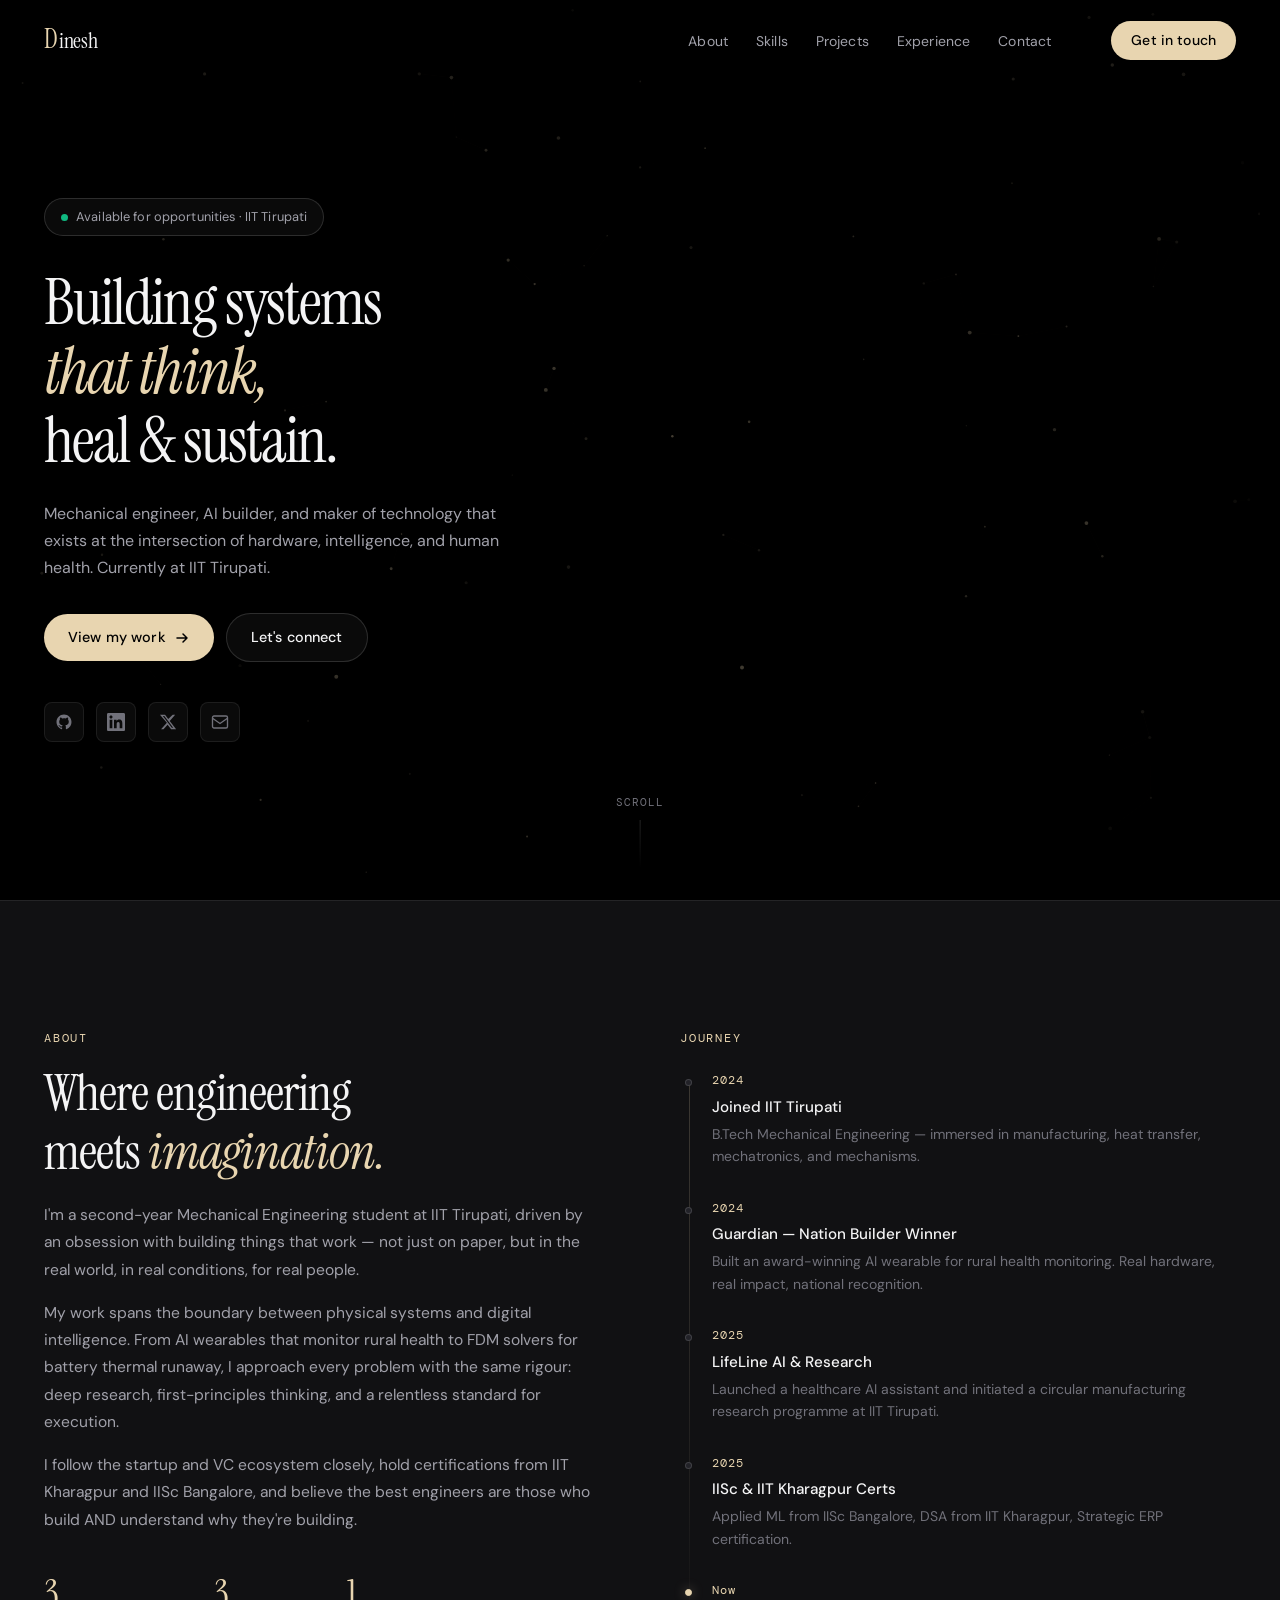
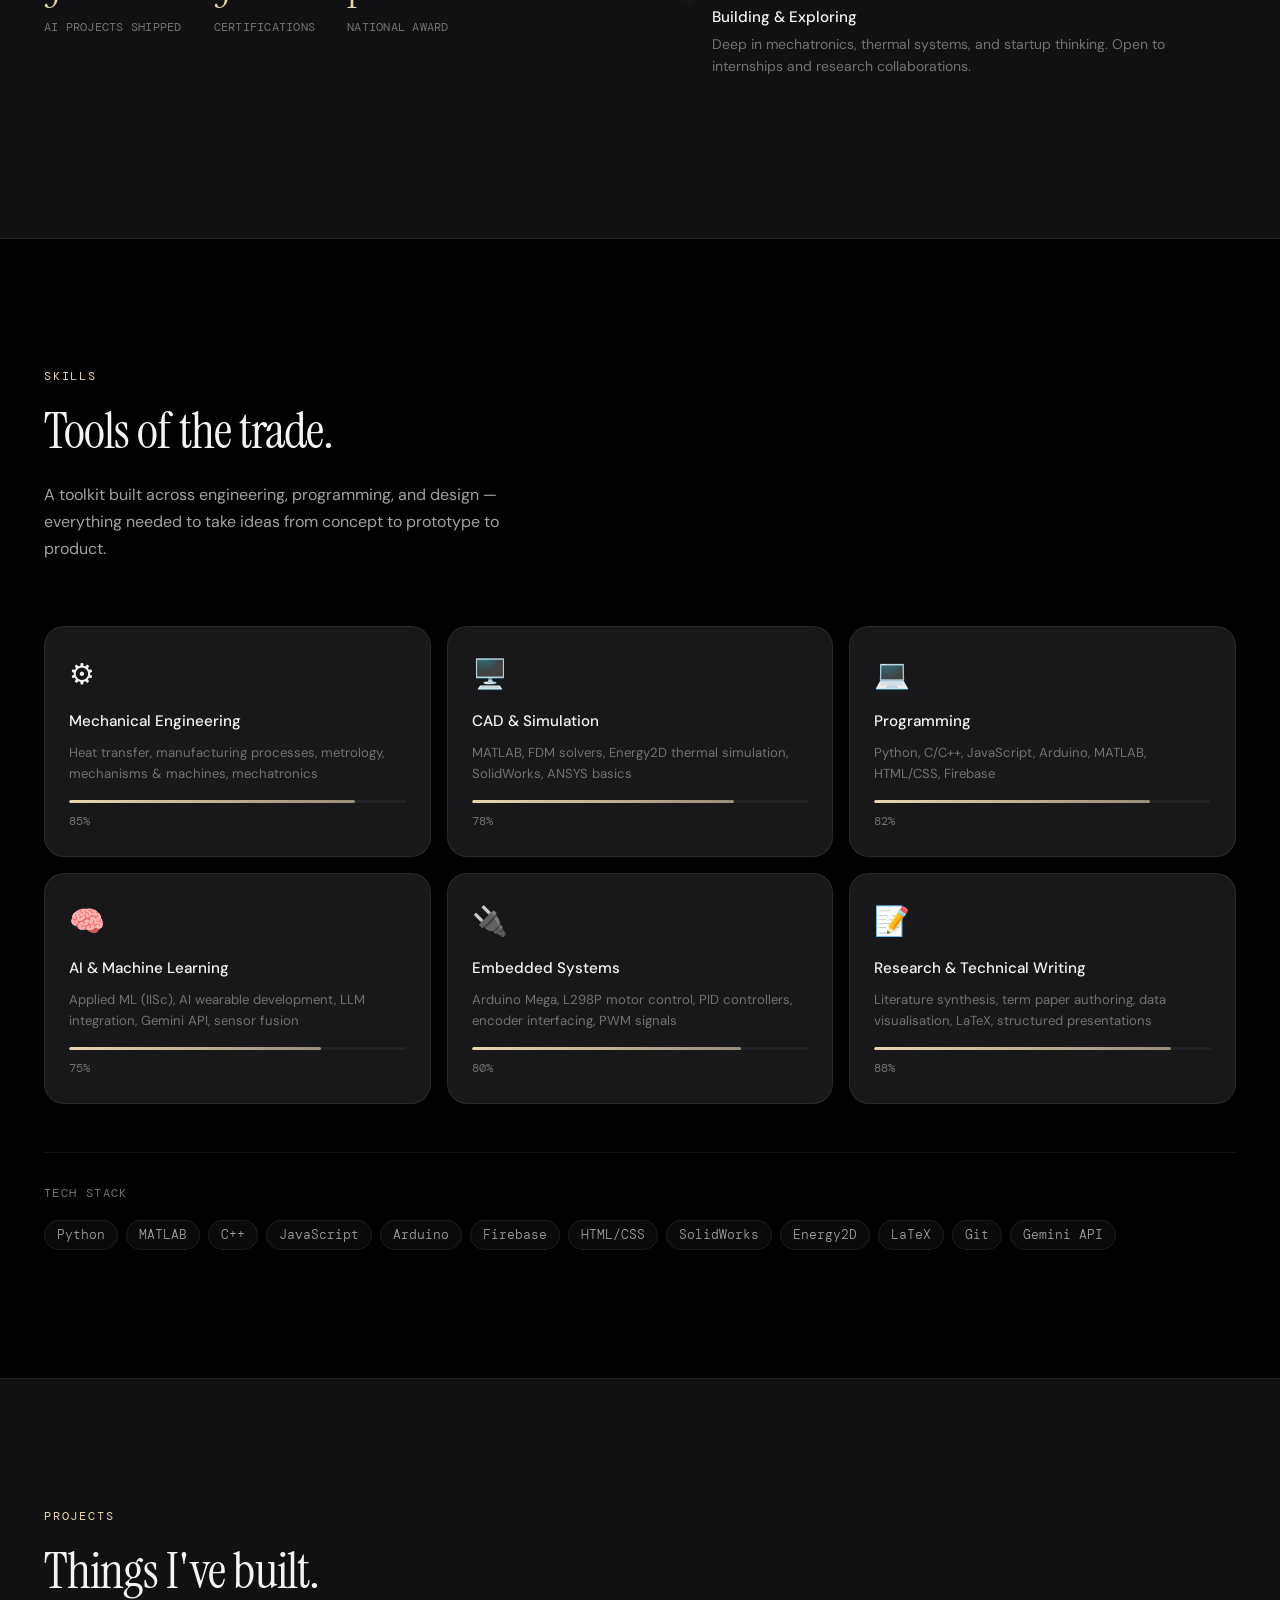
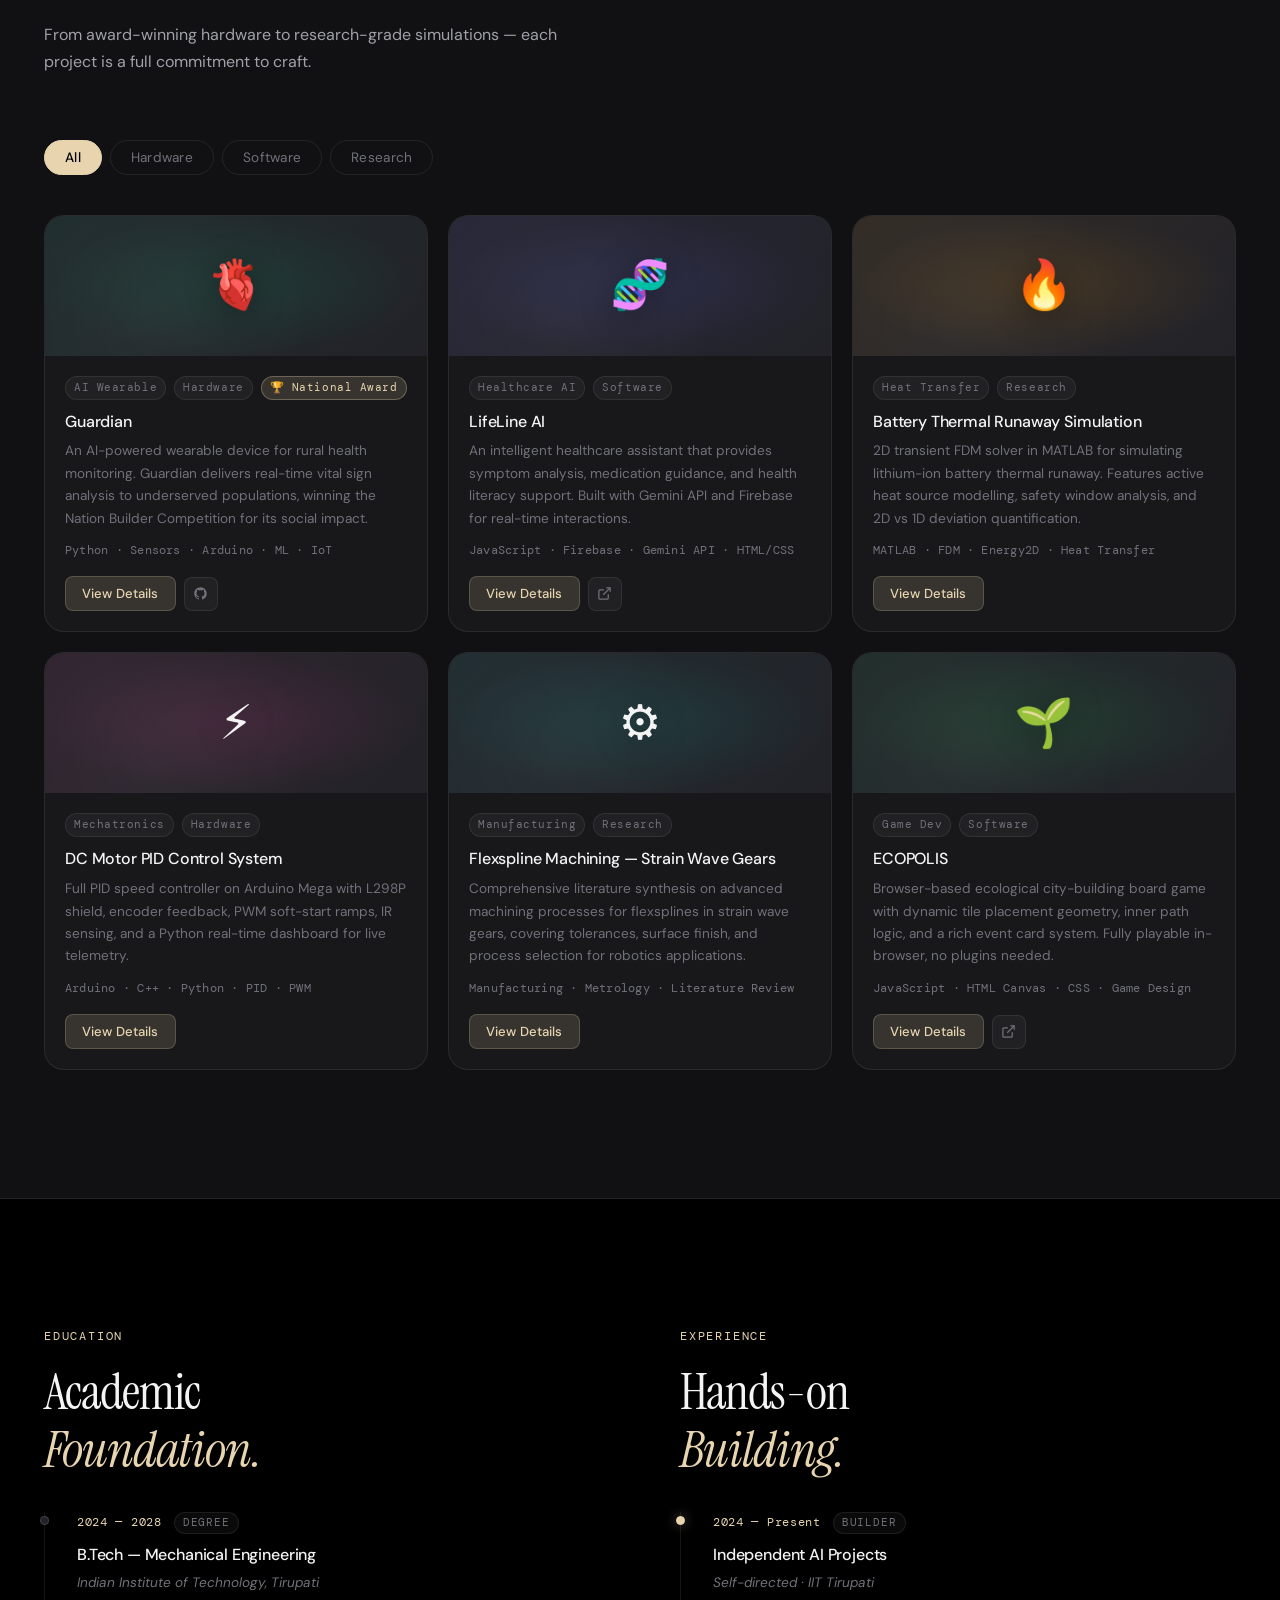
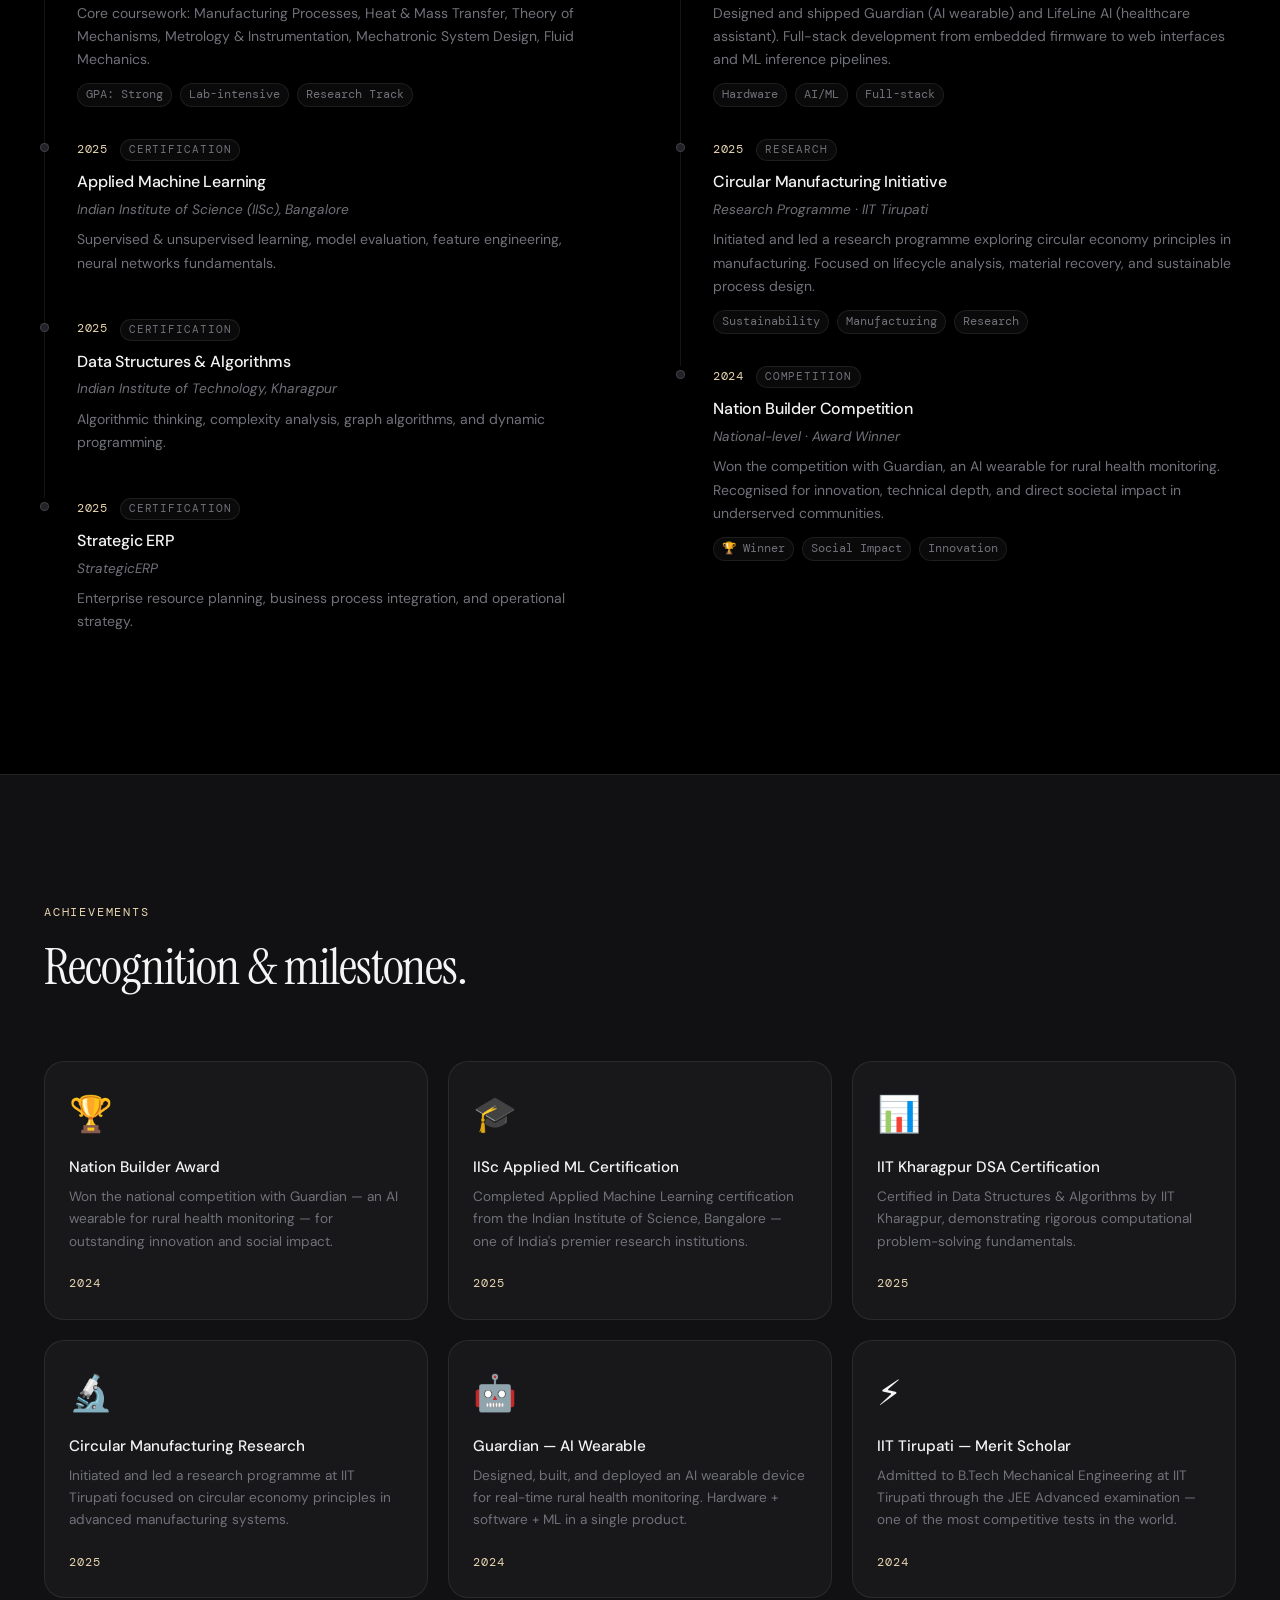
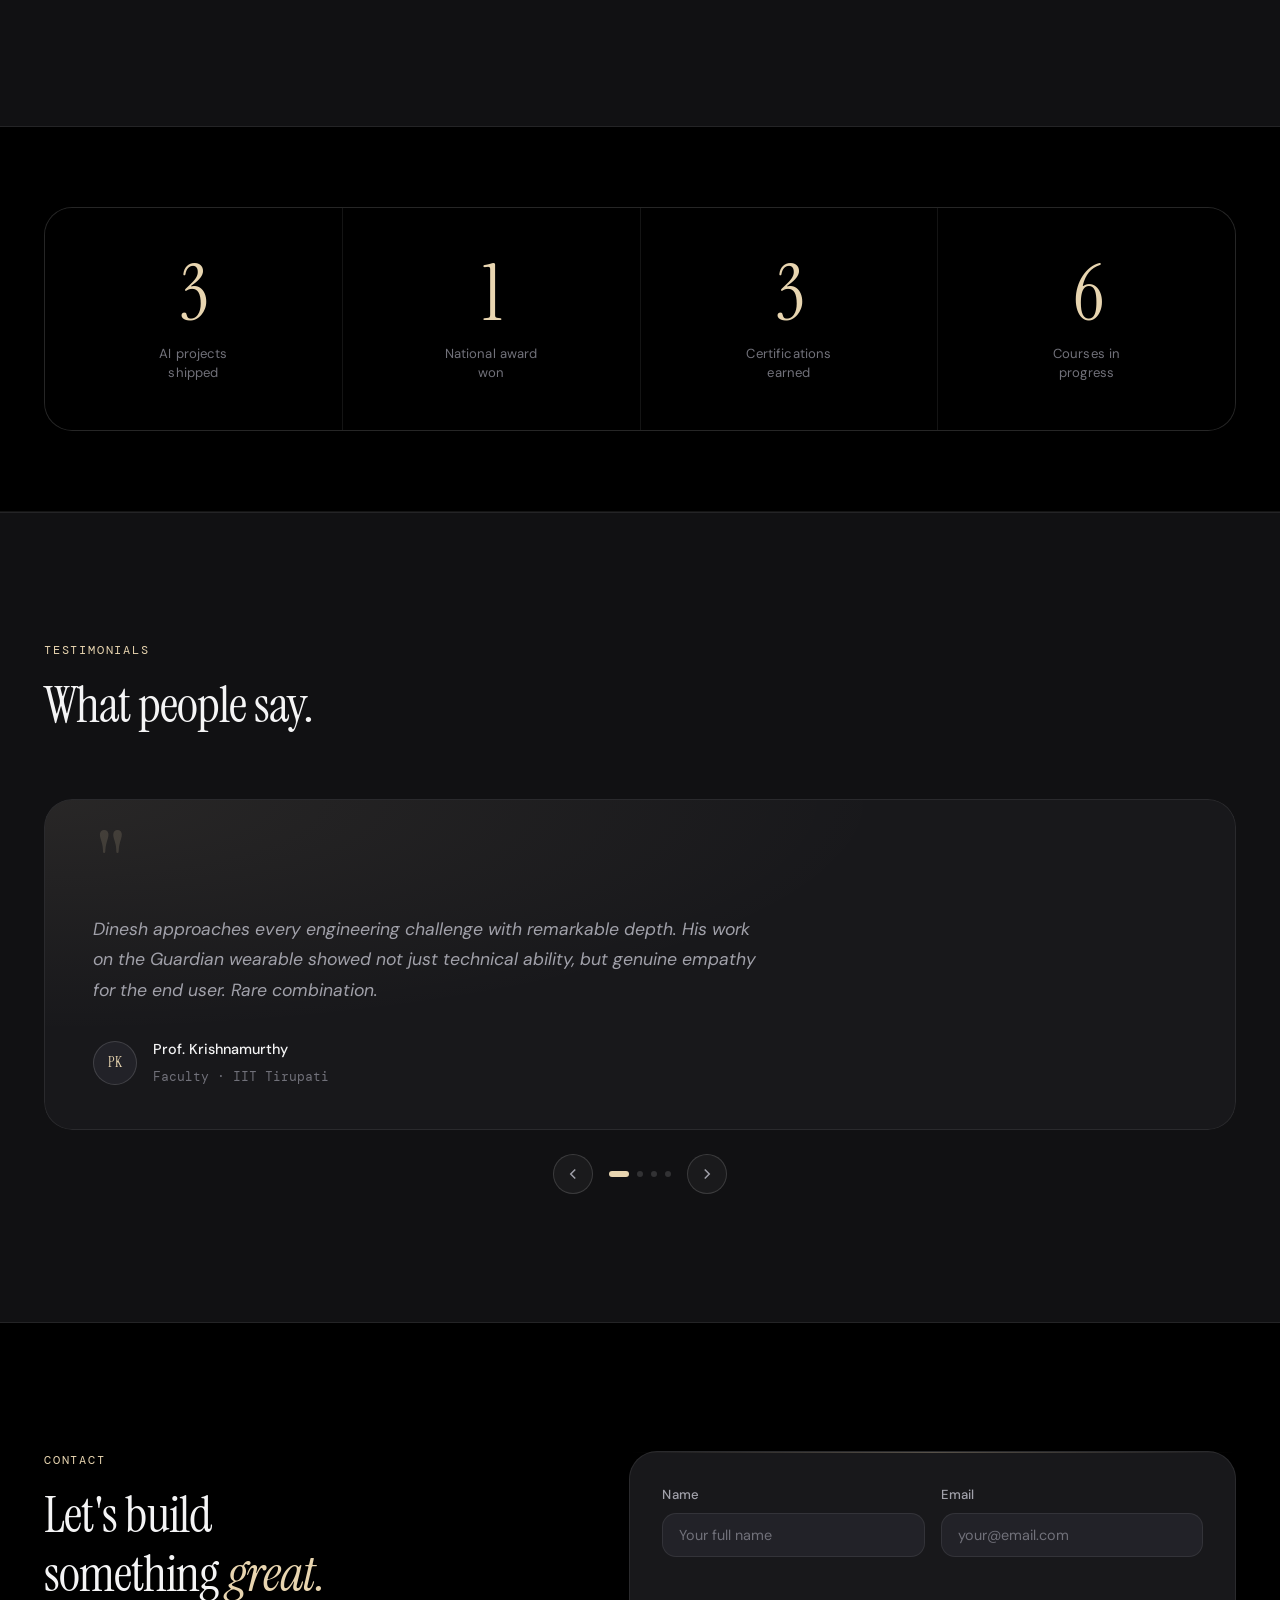
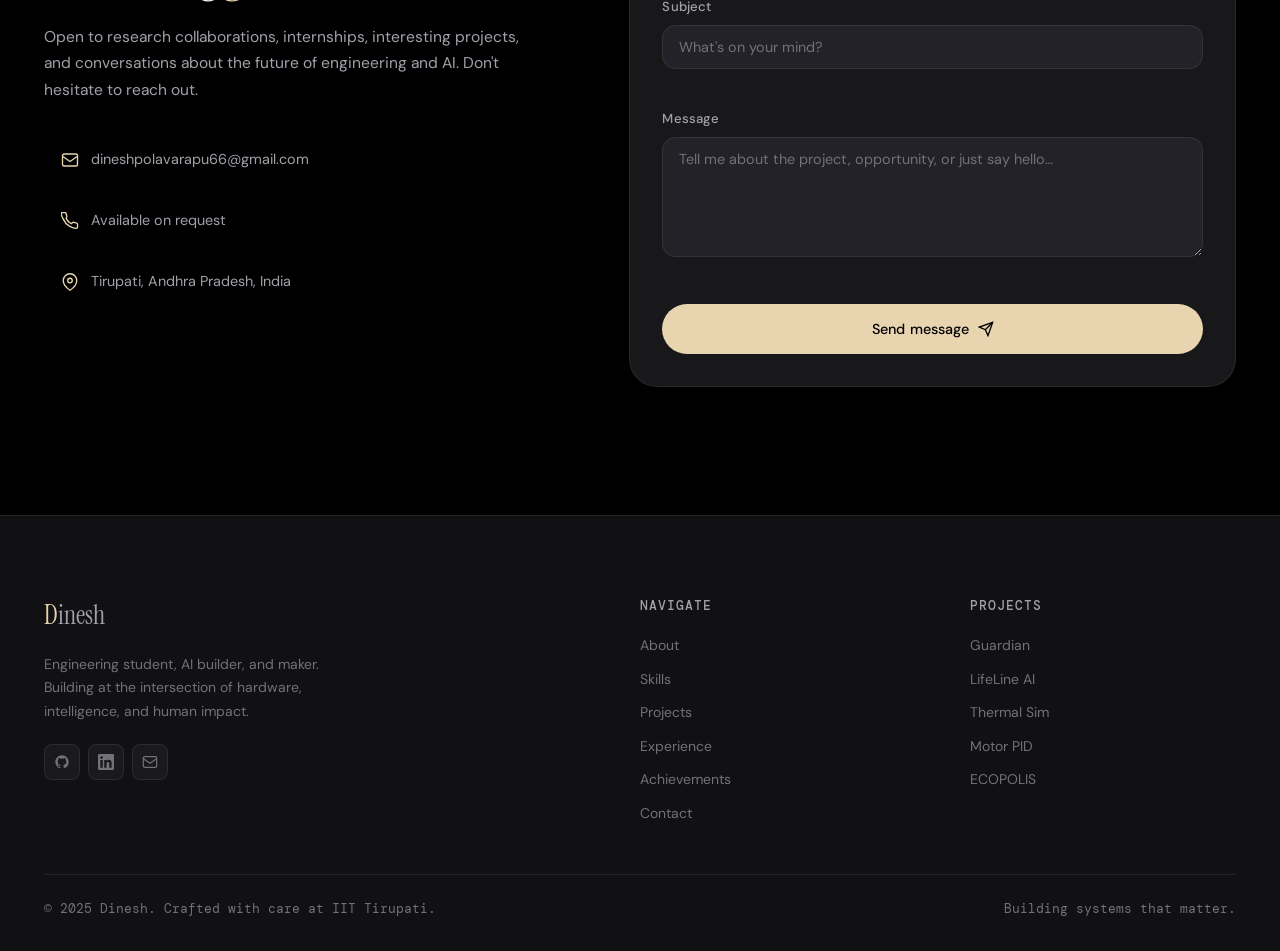
==== index.html @ 6ec3b978 "Basic Frontend" ====
<!DOCTYPE html>
<html lang="en">
<head>
  <meta charset="UTF-8" />
  <meta name="viewport" content="width=device-width, initial-scale=1.0" />
  <meta name="description" content="Dinesh — Mechanical Engineer, Builder & Innovator. IIT Tirupati. Creating technology that matters." />
  <meta name="keywords" content="Dinesh, IIT Tirupati, Mechanical Engineer, AI, Portfolio, Guardian, LifeLine AI" />
  <meta name="author" content="Dinesh" />
  <meta property="og:title" content="Dinesh — Engineer & Builder" />
  <meta property="og:description" content="Building systems that think, heal, and sustain." />
  <meta property="og:type" content="website" />
  <title>Dinesh — Engineer & Builder</title>
  <link rel="preconnect" href="https://fonts.googleapis.com" />
  <link rel="preconnect" href="https://fonts.gstatic.com" crossorigin />
  <link href="https://fonts.googleapis.com/css2?family=Instrument+Serif:ital@0;1&family=DM+Sans:ital,opsz,wght@0,9..40,300;0,9..40,400;0,9..40,500;0,9..40,600;1,9..40,300&family=DM+Mono:wght@300;400&display=swap" rel="stylesheet" />
  <link rel="stylesheet" href="style.css" />
</head>
<body>
  <!-- ═══ LOADER ═══ -->
  <div id="loader" aria-hidden="true">
    <div class="loader-inner">
      <img src="Signature.png" alt="Signature" class="loader-signature" />
    </div>
  </div>

  <!-- ═══ CUSTOM CURSOR ═══ -->
  <div id="cursor" aria-hidden="true"></div>
  <div id="cursor-follower" aria-hidden="true"></div>

  <!-- ═══ NAVBAR ═══ -->
  <nav id="navbar" role="navigation" aria-label="Main navigation">
    <div class="nav-inner">
      <a href="#hero" class="nav-logo" aria-label="Home">
        <span class="logo-mark">D</span>
        <span class="logo-text">inesh</span>
      </a>
      <ul class="nav-links" role="list">
        <li><a href="#about" class="nav-link">About</a></li>
        <li><a href="#skills" class="nav-link">Skills</a></li>
        <li><a href="#projects" class="nav-link">Projects</a></li>
        <li><a href="#experience" class="nav-link">Experience</a></li>
        <li><a href="#contact" class="nav-link">Contact</a></li>
      </ul>
      <a href="#contact" class="nav-cta magnetic-btn" aria-label="Get in touch">
        <span>Get in touch</span>
      </a>
      <button class="nav-burger" id="navBurger" aria-label="Toggle menu" aria-expanded="false">
        <span></span><span></span><span></span>
      </button>
    </div>
  </nav>

  <!-- ═══ MOBILE MENU ═══ -->
  <div class="mobile-menu" id="mobileMenu" role="dialog" aria-label="Mobile navigation">
    <ul role="list">
      <li><a href="#about" class="mob-link">About</a></li>
      <li><a href="#skills" class="mob-link">Skills</a></li>
      <li><a href="#projects" class="mob-link">Projects</a></li>
      <li><a href="#experience" class="mob-link">Experience</a></li>
      <li><a href="#achievements" class="mob-link">Achievements</a></li>
      <li><a href="#contact" class="mob-link">Contact</a></li>
    </ul>
  </div>

  <main>
    <!-- ═══════════════════════════════════════
         SECTION 1 — HERO
    ═══════════════════════════════════════ -->
    <section id="hero" class="hero" aria-label="Introduction">
      <!-- Layer 1: Background Image -->
      <div class="hero-bg-image" aria-hidden="true"></div>
      
      <!-- Layer 2: Dark Overlay -->
      <div class="hero-dark-overlay" aria-hidden="true"></div>
      
      <!-- Layer 3: Gradient Overlay (Mouse-reactive) -->
      <div class="hero-gradient-overlay" id="heroGradient" aria-hidden="true"></div>
      
      <!-- Layer 4: Animated Particles -->
      <div class="hero-bg" aria-hidden="true">
        <canvas id="heroCanvas"></canvas>
      </div>
      
      <!-- Layer 5: Vignette Effect -->
      <div class="hero-vignette" aria-hidden="true"></div>

      <div class="hero-content">
        <div class="hero-badge reveal-up">
          <span class="badge-dot"></span>
          <span>Available for opportunities · IIT Tirupati</span>
        </div>

        <h1 class="hero-headline reveal-up" style="--delay: 0.1s">
          <span class="headline-line">Building systems</span>
          <span class="headline-line italic">that think,</span>
          <span class="headline-line">heal & sustain.</span>
        </h1>

        <p class="hero-sub reveal-up" style="--delay: 0.2s">
          Mechanical engineer, AI builder, and maker of technology that exists at the intersection of hardware, intelligence, and human health. Currently at IIT Tirupati.
        </p>

        <div class="hero-actions reveal-up" style="--delay: 0.3s">
          <a href="#projects" class="btn btn-primary magnetic-btn">
            <span>View my work</span>
            <svg width="16" height="16" viewBox="0 0 16 16" fill="none" aria-hidden="true"><path d="M3 8h10M9 4l4 4-4 4" stroke="currentColor" stroke-width="1.5" stroke-linecap="round" stroke-linejoin="round"/></svg>
          </a>
          <a href="#contact" class="btn btn-ghost magnetic-btn">
            <span>Let's connect</span>
          </a>
        </div>

        <div class="hero-socials reveal-up" style="--delay: 0.4s">
          <a href="#" class="social-link" aria-label="GitHub" target="_blank" rel="noopener">
            <svg viewBox="0 0 24 24" fill="currentColor" aria-hidden="true"><path d="M12 2C6.477 2 2 6.484 2 12.017c0 4.425 2.865 8.18 6.839 9.504.5.092.682-.217.682-.483 0-.237-.008-.868-.013-1.703-2.782.605-3.369-1.343-3.369-1.343-.454-1.158-1.11-1.466-1.11-1.466-.908-.62.069-.608.069-.608 1.003.07 1.531 1.032 1.531 1.032.892 1.53 2.341 1.088 2.91.832.092-.647.35-1.088.636-1.338-2.22-.253-4.555-1.113-4.555-4.951 0-1.093.39-1.988 1.029-2.688-.103-.253-.446-1.272.098-2.65 0 0 .84-.27 2.75 1.026A9.564 9.564 0 0112 6.844c.85.004 1.705.115 2.504.337 1.909-1.296 2.747-1.027 2.747-1.027.546 1.379.202 2.398.1 2.651.64.7 1.028 1.595 1.028 2.688 0 3.848-2.339 4.695-4.566 4.943.359.309.678.92.678 1.855 0 1.338-.012 2.419-.012 2.747 0 .268.18.58.688.482A10.019 10.019 0 0022 12.017C22 6.484 17.522 2 12 2z"/></svg>
          </a>
          <a href="#" class="social-link" aria-label="LinkedIn" target="_blank" rel="noopener">
            <svg viewBox="0 0 24 24" fill="currentColor" aria-hidden="true"><path d="M20.447 20.452h-3.554v-5.569c0-1.328-.027-3.037-1.852-3.037-1.853 0-2.136 1.445-2.136 2.939v5.667H9.351V9h3.414v1.561h.046c.477-.9 1.637-1.85 3.37-1.85 3.601 0 4.267 2.37 4.267 5.455v6.286zM5.337 7.433c-1.144 0-2.063-.926-2.063-2.065 0-1.138.92-2.063 2.063-2.063 1.14 0 2.064.925 2.064 2.063 0 1.139-.925 2.065-2.064 2.065zm1.782 13.019H3.555V9h3.564v11.452zM22.225 0H1.771C.792 0 0 .774 0 1.729v20.542C0 23.227.792 24 1.771 24h20.451C23.2 24 24 23.227 24 22.271V1.729C24 .774 23.2 0 22.222 0h.003z"/></svg>
          </a>
          <a href="#" class="social-link" aria-label="Twitter / X" target="_blank" rel="noopener">
            <svg viewBox="0 0 24 24" fill="currentColor" aria-hidden="true"><path d="M18.244 2.25h3.308l-7.227 8.26 8.502 11.24H16.17l-4.714-6.231-5.401 6.231H2.744l7.73-8.835L1.254 2.25H8.08l4.253 5.622 5.911-5.622zm-1.161 17.52h1.833L7.084 4.126H5.117z"/></svg>
          </a>
          <a href="mailto:dinesh@example.com" class="social-link" aria-label="Email">
            <svg viewBox="0 0 24 24" fill="none" stroke="currentColor" stroke-width="1.8" aria-hidden="true"><rect x="2" y="4" width="20" height="16" rx="2"/><path d="m22 7-10 7L2 7"/></svg>
          </a>
        </div>
      </div>

      <div class="hero-scroll-hint" aria-hidden="true">
        <span>Scroll</span>
        <div class="scroll-line"></div>
      </div>
    </section>

    <!-- ═══════════════════════════════════════
         SECTION 2 — ABOUT
    ═══════════════════════════════════════ -->
    <section id="about" class="about section" aria-label="About me">
      <div class="container">
        <div class="about-grid">
          <div class="about-left">
            <div class="section-label reveal-up">About</div>
            <h2 class="section-title reveal-up" style="--delay:0.05s">
              Where engineering<br />meets <em>imagination.</em>
            </h2>
            <div class="about-body reveal-up" style="--delay:0.1s">
              <p>I'm a second-year Mechanical Engineering student at IIT Tirupati, driven by an obsession with building things that work — not just on paper, but in the real world, in real conditions, for real people.</p>
              <p>My work spans the boundary between physical systems and digital intelligence. From AI wearables that monitor rural health to FDM solvers for battery thermal runaway, I approach every problem with the same rigour: deep research, first-principles thinking, and a relentless standard for execution.</p>
              <p>I follow the startup and VC ecosystem closely, hold certifications from IIT Kharagpur and IISc Bangalore, and believe the best engineers are those who build AND understand why they're building.</p>
            </div>
            <div class="about-stats reveal-up" style="--delay:0.15s">
              <div class="stat-item">
                <span class="stat-number" data-count="3">0</span>
                <span class="stat-label">AI Projects Shipped</span>
              </div>
              <div class="stat-item">
                <span class="stat-number" data-count="3">0</span>
                <span class="stat-label">Certifications</span>
              </div>
              <div class="stat-item">
                <span class="stat-number" data-count="1">0</span>
                <span class="stat-label">National Award</span>
              </div>
            </div>
          </div>

          <div class="about-right reveal-left">
            <div class="timeline-label">Journey</div>
            <ol class="timeline" aria-label="Personal timeline">
              <li class="timeline-item">
                <div class="tl-year">2024</div>
                <div class="tl-content">
                  <h3>Joined IIT Tirupati</h3>
                  <p>B.Tech Mechanical Engineering — immersed in manufacturing, heat transfer, mechatronics, and mechanisms.</p>
                </div>
              </li>
              <li class="timeline-item">
                <div class="tl-year">2024</div>
                <div class="tl-content">
                  <h3>Guardian — Nation Builder Winner</h3>
                  <p>Built an award-winning AI wearable for rural health monitoring. Real hardware, real impact, national recognition.</p>
                </div>
              </li>
              <li class="timeline-item">
                <div class="tl-year">2025</div>
                <div class="tl-content">
                  <h3>LifeLine AI & Research</h3>
                  <p>Launched a healthcare AI assistant and initiated a circular manufacturing research programme at IIT Tirupati.</p>
                </div>
              </li>
              <li class="timeline-item">
                <div class="tl-year">2025</div>
                <div class="tl-content">
                  <h3>IISc & IIT Kharagpur Certs</h3>
                  <p>Applied ML from IISc Bangalore, DSA from IIT Kharagpur, Strategic ERP certification.</p>
                </div>
              </li>
              <li class="timeline-item active">
                <div class="tl-year">Now</div>
                <div class="tl-content">
                  <h3>Building & Exploring</h3>
                  <p>Deep in mechatronics, thermal systems, and startup thinking. Open to internships and research collaborations.</p>
                </div>
              </li>
            </ol>
          </div>
        </div>
      </div>
    </section>

    <!-- ═══════════════════════════════════════
         SECTION 3 — SKILLS
    ═══════════════════════════════════════ -->
    <section id="skills" class="skills section" aria-label="Skills and technologies">
      <div class="container">
        <div class="section-header">
          <div class="section-label reveal-up">Skills</div>
          <h2 class="section-title reveal-up" style="--delay:0.05s">Tools of the trade.</h2>
          <p class="section-sub reveal-up" style="--delay:0.1s">A toolkit built across engineering, programming, and design — everything needed to take ideas from concept to prototype to product.</p>
        </div>

        <div class="skills-grid">
          <!-- Engineering -->
          <div class="skill-card reveal-up" style="--delay:0.0s">
            <div class="skill-icon" aria-hidden="true">⚙️</div>
            <h3 class="skill-name">Mechanical Engineering</h3>
            <p class="skill-desc">Heat transfer, manufacturing processes, metrology, mechanisms & machines, mechatronics</p>
            <div class="skill-bar" role="progressbar" aria-valuenow="85" aria-valuemin="0" aria-valuemax="100" aria-label="Mechanical Engineering proficiency 85%">
              <div class="skill-fill" data-width="85"></div>
            </div>
            <span class="skill-percent">85%</span>
          </div>

          <!-- CAD / Simulation -->
          <div class="skill-card reveal-up" style="--delay:0.05s">
            <div class="skill-icon" aria-hidden="true">🖥️</div>
            <h3 class="skill-name">CAD & Simulation</h3>
            <p class="skill-desc">MATLAB, FDM solvers, Energy2D thermal simulation, SolidWorks, ANSYS basics</p>
            <div class="skill-bar" role="progressbar" aria-valuenow="78" aria-valuemin="0" aria-valuemax="100" aria-label="CAD and Simulation proficiency 78%">
              <div class="skill-fill" data-width="78"></div>
            </div>
            <span class="skill-percent">78%</span>
          </div>

          <!-- Programming -->
          <div class="skill-card reveal-up" style="--delay:0.1s">
            <div class="skill-icon" aria-hidden="true">💻</div>
            <h3 class="skill-name">Programming</h3>
            <p class="skill-desc">Python, C/C++, JavaScript, Arduino, MATLAB, HTML/CSS, Firebase</p>
            <div class="skill-bar" role="progressbar" aria-valuenow="82" aria-valuemin="0" aria-valuemax="100" aria-label="Programming proficiency 82%">
              <div class="skill-fill" data-width="82"></div>
            </div>
            <span class="skill-percent">82%</span>
          </div>

          <!-- AI / ML -->
          <div class="skill-card reveal-up" style="--delay:0.15s">
            <div class="skill-icon" aria-hidden="true">🧠</div>
            <h3 class="skill-name">AI & Machine Learning</h3>
            <p class="skill-desc">Applied ML (IISc), AI wearable development, LLM integration, Gemini API, sensor fusion</p>
            <div class="skill-bar" role="progressbar" aria-valuenow="75" aria-valuemin="0" aria-valuemax="100" aria-label="AI and ML proficiency 75%">
              <div class="skill-fill" data-width="75"></div>
            </div>
            <span class="skill-percent">75%</span>
          </div>

          <!-- Embedded Systems -->
          <div class="skill-card reveal-up" style="--delay:0.2s">
            <div class="skill-icon" aria-hidden="true">🔌</div>
            <h3 class="skill-name">Embedded Systems</h3>
            <p class="skill-desc">Arduino Mega, L298P motor control, PID controllers, encoder interfacing, PWM signals</p>
            <div class="skill-bar" role="progressbar" aria-valuenow="80" aria-valuemin="0" aria-valuemax="100" aria-label="Embedded Systems proficiency 80%">
              <div class="skill-fill" data-width="80"></div>
            </div>
            <span class="skill-percent">80%</span>
          </div>

          <!-- Research & Writing -->
          <div class="skill-card reveal-up" style="--delay:0.25s">
            <div class="skill-icon" aria-hidden="true">📝</div>
            <h3 class="skill-name">Research & Technical Writing</h3>
            <p class="skill-desc">Literature synthesis, term paper authoring, data visualisation, LaTeX, structured presentations</p>
            <div class="skill-bar" role="progressbar" aria-valuenow="88" aria-valuemin="0" aria-valuemax="100" aria-label="Research and Writing proficiency 88%">
              <div class="skill-fill" data-width="88"></div>
            </div>
            <span class="skill-percent">88%</span>
          </div>
        </div>

        <!-- Tech Stack Pills -->
        <div class="stack-section reveal-up" style="--delay:0.3s">
          <div class="stack-label">Tech Stack</div>
          <div class="stack-pills" role="list">
            <span role="listitem">Python</span>
            <span role="listitem">MATLAB</span>
            <span role="listitem">C++</span>
            <span role="listitem">JavaScript</span>
            <span role="listitem">Arduino</span>
            <span role="listitem">Firebase</span>
            <span role="listitem">HTML/CSS</span>
            <span role="listitem">SolidWorks</span>
            <span role="listitem">Energy2D</span>
            <span role="listitem">LaTeX</span>
            <span role="listitem">Git</span>
            <span role="listitem">Gemini API</span>
          </div>
        </div>
      </div>
    </section>

    <!-- ═══════════════════════════════════════
         SECTION 4 — PROJECTS
    ═══════════════════════════════════════ -->
    <section id="projects" class="projects section" aria-label="Projects portfolio">
      <div class="container">
        <div class="section-header">
          <div class="section-label reveal-up">Projects</div>
          <h2 class="section-title reveal-up" style="--delay:0.05s">Things I've built.</h2>
          <p class="section-sub reveal-up" style="--delay:0.1s">From award-winning hardware to research-grade simulations — each project is a full commitment to craft.</p>
        </div>

        <!-- Filter Bar -->
        <div class="filter-bar reveal-up" style="--delay:0.15s" role="tablist" aria-label="Project category filter">
          <button class="filter-btn active" data-filter="all" role="tab" aria-selected="true">All</button>
          <button class="filter-btn" data-filter="hardware" role="tab" aria-selected="false">Hardware</button>
          <button class="filter-btn" data-filter="software" role="tab" aria-selected="false">Software</button>
          <button class="filter-btn" data-filter="research" role="tab" aria-selected="false">Research</button>
        </div>

        <div class="projects-grid" id="projectsGrid">
          <!-- Guardian -->
          <article class="project-card reveal-up" data-category="hardware" style="--delay:0.0s" tabindex="0" aria-label="Guardian project">
            <div class="project-visual" style="--accent: #10b981">
              <div class="project-visual-icon" aria-hidden="true">🫀</div>
              <div class="project-visual-bg" aria-hidden="true"></div>
            </div>
            <div class="project-content">
              <div class="project-tags">
                <span class="project-tag">AI Wearable</span>
                <span class="project-tag">Hardware</span>
                <span class="project-tag award-tag">🏆 National Award</span>
              </div>
              <h3 class="project-title">Guardian</h3>
              <p class="project-desc">An AI-powered wearable device for rural health monitoring. Guardian delivers real-time vital sign analysis to underserved populations, winning the Nation Builder Competition for its social impact.</p>
              <div class="project-stack">Python · Sensors · Arduino · ML · IoT</div>
              <div class="project-links">
                <button class="project-detail-btn" data-project="guardian" aria-label="View Guardian details">View Details</button>
                <a href="#" class="project-link-icon" aria-label="GitHub" target="_blank" rel="noopener">
                  <svg viewBox="0 0 24 24" fill="currentColor" aria-hidden="true"><path d="M12 2C6.477 2 2 6.484 2 12.017c0 4.425 2.865 8.18 6.839 9.504.5.092.682-.217.682-.483 0-.237-.008-.868-.013-1.703-2.782.605-3.369-1.343-3.369-1.343-.454-1.158-1.11-1.466-1.11-1.466-.908-.62.069-.608.069-.608 1.003.07 1.531 1.032 1.531 1.032.892 1.53 2.341 1.088 2.91.832.092-.647.35-1.088.636-1.338-2.22-.253-4.555-1.113-4.555-4.951 0-1.093.39-1.988 1.029-2.688-.103-.253-.446-1.272.098-2.65 0 0 .84-.27 2.75 1.026A9.564 9.564 0 0112 6.844c.85.004 1.705.115 2.504.337 1.909-1.296 2.747-1.027 2.747-1.027.546 1.379.202 2.398.1 2.651.64.7 1.028 1.595 1.028 2.688 0 3.848-2.339 4.695-4.566 4.943.359.309.678.92.678 1.855 0 1.338-.012 2.419-.012 2.747 0 .268.18.58.688.482A10.019 10.019 0 0022 12.017C22 6.484 17.522 2 12 2z"/></svg>
                </a>
              </div>
            </div>
          </article>

          <!-- LifeLine AI -->
          <article class="project-card reveal-up" data-category="software" style="--delay:0.05s" tabindex="0" aria-label="LifeLine AI project">
            <div class="project-visual" style="--accent: #6366f1">
              <div class="project-visual-icon" aria-hidden="true">🧬</div>
              <div class="project-visual-bg" aria-hidden="true"></div>
            </div>
            <div class="project-content">
              <div class="project-tags">
                <span class="project-tag">Healthcare AI</span>
                <span class="project-tag">Software</span>
              </div>
              <h3 class="project-title">LifeLine AI</h3>
              <p class="project-desc">An intelligent healthcare assistant that provides symptom analysis, medication guidance, and health literacy support. Built with Gemini API and Firebase for real-time interactions.</p>
              <div class="project-stack">JavaScript · Firebase · Gemini API · HTML/CSS</div>
              <div class="project-links">
                <button class="project-detail-btn" data-project="lifeline" aria-label="View LifeLine AI details">View Details</button>
                <a href="#" class="project-link-icon" aria-label="Live demo" target="_blank" rel="noopener">
                  <svg viewBox="0 0 24 24" fill="none" stroke="currentColor" stroke-width="2" aria-hidden="true"><path d="M18 13v6a2 2 0 01-2 2H5a2 2 0 01-2-2V8a2 2 0 012-2h6"/><polyline points="15 3 21 3 21 9"/><line x1="10" y1="14" x2="21" y2="3"/></svg>
                </a>
              </div>
            </div>
          </article>

          <!-- Battery Thermal Runaway -->
          <article class="project-card reveal-up" data-category="research" style="--delay:0.1s" tabindex="0" aria-label="Battery Thermal Runaway Simulation project">
            <div class="project-visual" style="--accent: #f59e0b">
              <div class="project-visual-icon" aria-hidden="true">🔥</div>
              <div class="project-visual-bg" aria-hidden="true"></div>
            </div>
            <div class="project-content">
              <div class="project-tags">
                <span class="project-tag">Heat Transfer</span>
                <span class="project-tag">Research</span>
              </div>
              <h3 class="project-title">Battery Thermal Runaway Simulation</h3>
              <p class="project-desc">2D transient FDM solver in MATLAB for simulating lithium-ion battery thermal runaway. Features active heat source modelling, safety window analysis, and 2D vs 1D deviation quantification.</p>
              <div class="project-stack">MATLAB · FDM · Energy2D · Heat Transfer</div>
              <div class="project-links">
                <button class="project-detail-btn" data-project="thermal" aria-label="View Thermal project details">View Details</button>
              </div>
            </div>
          </article>

          <!-- DC Motor PID Control -->
          <article class="project-card reveal-up" data-category="hardware" style="--delay:0.15s" tabindex="0" aria-label="DC Motor PID Control project">
            <div class="project-visual" style="--accent: #ec4899">
              <div class="project-visual-icon" aria-hidden="true">⚡</div>
              <div class="project-visual-bg" aria-hidden="true"></div>
            </div>
            <div class="project-content">
              <div class="project-tags">
                <span class="project-tag">Mechatronics</span>
                <span class="project-tag">Hardware</span>
              </div>
              <h3 class="project-title">DC Motor PID Control System</h3>
              <p class="project-desc">Full PID speed controller on Arduino Mega with L298P shield, encoder feedback, PWM soft-start ramps, IR sensing, and a Python real-time dashboard for live telemetry.</p>
              <div class="project-stack">Arduino · C++ · Python · PID · PWM</div>
              <div class="project-links">
                <button class="project-detail-btn" data-project="motor" aria-label="View Motor PID project details">View Details</button>
              </div>
            </div>
          </article>

          <!-- Flexspline Machining Research -->
          <article class="project-card reveal-up" data-category="research" style="--delay:0.2s" tabindex="0" aria-label="Flexspline Machining Research project">
            <div class="project-visual" style="--accent: #14b8a6">
              <div class="project-visual-icon" aria-hidden="true">⚙️</div>
              <div class="project-visual-bg" aria-hidden="true"></div>
            </div>
            <div class="project-content">
              <div class="project-tags">
                <span class="project-tag">Manufacturing</span>
                <span class="project-tag">Research</span>
              </div>
              <h3 class="project-title">Flexspline Machining — Strain Wave Gears</h3>
              <p class="project-desc">Comprehensive literature synthesis on advanced machining processes for flexsplines in strain wave gears, covering tolerances, surface finish, and process selection for robotics applications.</p>
              <div class="project-stack">Manufacturing · Metrology · Literature Review</div>
              <div class="project-links">
                <button class="project-detail-btn" data-project="flexspline" aria-label="View Flexspline project details">View Details</button>
              </div>
            </div>
          </article>

          <!-- ECOPOLIS -->
          <article class="project-card reveal-up" data-category="software" style="--delay:0.25s" tabindex="0" aria-label="ECOPOLIS game project">
            <div class="project-visual" style="--accent: #22c55e">
              <div class="project-visual-icon" aria-hidden="true">🌱</div>
              <div class="project-visual-bg" aria-hidden="true"></div>
            </div>
            <div class="project-content">
              <div class="project-tags">
                <span class="project-tag">Game Dev</span>
                <span class="project-tag">Software</span>
              </div>
              <h3 class="project-title">ECOPOLIS</h3>
              <p class="project-desc">Browser-based ecological city-building board game with dynamic tile placement geometry, inner path logic, and a rich event card system. Fully playable in-browser, no plugins needed.</p>
              <div class="project-stack">JavaScript · HTML Canvas · CSS · Game Design</div>
              <div class="project-links">
                <button class="project-detail-btn" data-project="ecopolis" aria-label="View ECOPOLIS details">View Details</button>
                <a href="#" class="project-link-icon" aria-label="Live demo" target="_blank" rel="noopener">
                  <svg viewBox="0 0 24 24" fill="none" stroke="currentColor" stroke-width="2" aria-hidden="true"><path d="M18 13v6a2 2 0 01-2 2H5a2 2 0 01-2-2V8a2 2 0 012-2h6"/><polyline points="15 3 21 3 21 9"/><line x1="10" y1="14" x2="21" y2="3"/></svg>
                </a>
              </div>
            </div>
          </article>
        </div>
      </div>
    </section>

    <!-- ═══════════════════════════════════════
         SECTION 5 — EXPERIENCE & EDUCATION
    ═══════════════════════════════════════ -->
    <section id="experience" class="experience section" aria-label="Experience and Education">
      <div class="container">
        <div class="exp-grid">
          <!-- Education -->
          <div class="exp-col">
            <div class="section-label reveal-up">Education</div>
            <h2 class="section-title reveal-up" style="--delay:0.05s">Academic<br /><em>Foundation.</em></h2>

            <div class="exp-list">
              <div class="exp-item reveal-up" style="--delay:0.1s">
                <div class="exp-dot"></div>
                <div class="exp-meta">
                  <span class="exp-date">2024 — 2028</span>
                  <span class="exp-type">Degree</span>
                </div>
                <h3 class="exp-title">B.Tech — Mechanical Engineering</h3>
                <p class="exp-org">Indian Institute of Technology, Tirupati</p>
                <p class="exp-detail">Core coursework: Manufacturing Processes, Heat & Mass Transfer, Theory of Mechanisms, Metrology & Instrumentation, Mechatronic System Design, Fluid Mechanics.</p>
                <div class="exp-tags">
                  <span>GPA: Strong</span>
                  <span>Lab-intensive</span>
                  <span>Research Track</span>
                </div>
              </div>

              <div class="exp-item reveal-up" style="--delay:0.15s">
                <div class="exp-dot"></div>
                <div class="exp-meta">
                  <span class="exp-date">2025</span>
                  <span class="exp-type">Certification</span>
                </div>
                <h3 class="exp-title">Applied Machine Learning</h3>
                <p class="exp-org">Indian Institute of Science (IISc), Bangalore</p>
                <p class="exp-detail">Supervised & unsupervised learning, model evaluation, feature engineering, neural networks fundamentals.</p>
              </div>

              <div class="exp-item reveal-up" style="--delay:0.2s">
                <div class="exp-dot"></div>
                <div class="exp-meta">
                  <span class="exp-date">2025</span>
                  <span class="exp-type">Certification</span>
                </div>
                <h3 class="exp-title">Data Structures & Algorithms</h3>
                <p class="exp-org">Indian Institute of Technology, Kharagpur</p>
                <p class="exp-detail">Algorithmic thinking, complexity analysis, graph algorithms, and dynamic programming.</p>
              </div>

              <div class="exp-item reveal-up" style="--delay:0.25s">
                <div class="exp-dot"></div>
                <div class="exp-meta">
                  <span class="exp-date">2025</span>
                  <span class="exp-type">Certification</span>
                </div>
                <h3 class="exp-title">Strategic ERP</h3>
                <p class="exp-org">StrategicERP</p>
                <p class="exp-detail">Enterprise resource planning, business process integration, and operational strategy.</p>
              </div>
            </div>
          </div>

          <!-- Experience -->
          <div class="exp-col">
            <div class="section-label reveal-up">Experience</div>
            <h2 class="section-title reveal-up" style="--delay:0.05s">Hands-on<br /><em>Building.</em></h2>

            <div class="exp-list">
              <div class="exp-item reveal-up" style="--delay:0.1s">
                <div class="exp-dot active"></div>
                <div class="exp-meta">
                  <span class="exp-date">2024 — Present</span>
                  <span class="exp-type">Builder</span>
                </div>
                <h3 class="exp-title">Independent AI Projects</h3>
                <p class="exp-org">Self-directed · IIT Tirupati</p>
                <p class="exp-detail">Designed and shipped Guardian (AI wearable) and LifeLine AI (healthcare assistant). Full-stack development from embedded firmware to web interfaces and ML inference pipelines.</p>
                <div class="exp-tags">
                  <span>Hardware</span>
                  <span>AI/ML</span>
                  <span>Full-stack</span>
                </div>
              </div>

              <div class="exp-item reveal-up" style="--delay:0.15s">
                <div class="exp-dot"></div>
                <div class="exp-meta">
                  <span class="exp-date">2025</span>
                  <span class="exp-type">Research</span>
                </div>
                <h3 class="exp-title">Circular Manufacturing Initiative</h3>
                <p class="exp-org">Research Programme · IIT Tirupati</p>
                <p class="exp-detail">Initiated and led a research programme exploring circular economy principles in manufacturing. Focused on lifecycle analysis, material recovery, and sustainable process design.</p>
                <div class="exp-tags">
                  <span>Sustainability</span>
                  <span>Manufacturing</span>
                  <span>Research</span>
                </div>
              </div>

              <div class="exp-item reveal-up" style="--delay:0.2s">
                <div class="exp-dot"></div>
                <div class="exp-meta">
                  <span class="exp-date">2024</span>
                  <span class="exp-type">Competition</span>
                </div>
                <h3 class="exp-title">Nation Builder Competition</h3>
                <p class="exp-org">National-level · Award Winner</p>
                <p class="exp-detail">Won the competition with Guardian, an AI wearable for rural health monitoring. Recognised for innovation, technical depth, and direct societal impact in underserved communities.</p>
                <div class="exp-tags">
                  <span>🏆 Winner</span>
                  <span>Social Impact</span>
                  <span>Innovation</span>
                </div>
              </div>
            </div>
          </div>
        </div>
      </div>
    </section>

    <!-- ═══════════════════════════════════════
         SECTION 6 — ACHIEVEMENTS
    ═══════════════════════════════════════ -->
    <section id="achievements" class="achievements section" aria-label="Achievements and certifications">
      <div class="container">
        <div class="section-header">
          <div class="section-label reveal-up">Achievements</div>
          <h2 class="section-title reveal-up" style="--delay:0.05s">Recognition & milestones.</h2>
        </div>

        <div class="achievements-grid">
          <div class="achievement-card reveal-up" style="--delay:0.0s">
            <div class="ach-icon" aria-hidden="true">🏆</div>
            <h3>Nation Builder Award</h3>
            <p>Won the national competition with Guardian — an AI wearable for rural health monitoring — for outstanding innovation and social impact.</p>
            <span class="ach-year">2024</span>
          </div>

          <div class="achievement-card reveal-up" style="--delay:0.08s">
            <div class="ach-icon" aria-hidden="true">🎓</div>
            <h3>IISc Applied ML Certification</h3>
            <p>Completed Applied Machine Learning certification from the Indian Institute of Science, Bangalore — one of India's premier research institutions.</p>
            <span class="ach-year">2025</span>
          </div>

          <div class="achievement-card reveal-up" style="--delay:0.16s">
            <div class="ach-icon" aria-hidden="true">📊</div>
            <h3>IIT Kharagpur DSA Certification</h3>
            <p>Certified in Data Structures & Algorithms by IIT Kharagpur, demonstrating rigorous computational problem-solving fundamentals.</p>
            <span class="ach-year">2025</span>
          </div>

          <div class="achievement-card reveal-up" style="--delay:0.24s">
            <div class="ach-icon" aria-hidden="true">🔬</div>
            <h3>Circular Manufacturing Research</h3>
            <p>Initiated and led a research programme at IIT Tirupati focused on circular economy principles in advanced manufacturing systems.</p>
            <span class="ach-year">2025</span>
          </div>

          <div class="achievement-card reveal-up" style="--delay:0.32s">
            <div class="ach-icon" aria-hidden="true">🤖</div>
            <h3>Guardian — AI Wearable</h3>
            <p>Designed, built, and deployed an AI wearable device for real-time rural health monitoring. Hardware + software + ML in a single product.</p>
            <span class="ach-year">2024</span>
          </div>

          <div class="achievement-card reveal-up" style="--delay:0.4s">
            <div class="ach-icon" aria-hidden="true">⚡</div>
            <h3>IIT Tirupati — Merit Scholar</h3>
            <p>Admitted to B.Tech Mechanical Engineering at IIT Tirupati through the JEE Advanced examination — one of the most competitive tests in the world.</p>
            <span class="ach-year">2024</span>
          </div>
        </div>
      </div>
    </section>

    <!-- ═══════════════════════════════════════
         SECTION 7 — STATS
    ═══════════════════════════════════════ -->
    <section class="stats-section section" aria-label="Key statistics">
      <div class="container">
        <div class="stats-grid">
          <div class="big-stat reveal-up" style="--delay:0.0s">
            <div class="big-number" data-count="3">0</div>
            <div class="big-label">AI projects<br />shipped</div>
          </div>
          <div class="big-stat reveal-up" style="--delay:0.08s">
            <div class="big-number" data-count="1">0</div>
            <div class="big-label">National award<br />won</div>
          </div>
          <div class="big-stat reveal-up" style="--delay:0.16s">
            <div class="big-number" data-count="3">0</div>
            <div class="big-label">Certifications<br />earned</div>
          </div>
          <div class="big-stat reveal-up" style="--delay:0.24s">
            <div class="big-number" data-count="6">0</div>
            <div class="big-label">Courses in<br />progress</div>
          </div>
        </div>
      </div>
    </section>

    <!-- ═══════════════════════════════════════
         SECTION 8 — TESTIMONIALS
    ═══════════════════════════════════════ -->
    <section class="testimonials section" aria-label="Testimonials">
      <div class="container">
        <div class="section-header">
          <div class="section-label reveal-up">Testimonials</div>
          <h2 class="section-title reveal-up" style="--delay:0.05s">What people say.</h2>
        </div>

        <div class="testimonial-track-outer reveal-up" style="--delay:0.1s">
          <div class="testimonial-track" id="testimonialTrack" role="list">
            <div class="testimonial-card" role="listitem">
              <div class="test-quote" aria-hidden="true">"</div>
              <p class="test-text">Dinesh approaches every engineering challenge with remarkable depth. His work on the Guardian wearable showed not just technical ability, but genuine empathy for the end user. Rare combination.</p>
              <div class="test-author">
                <div class="test-avatar" aria-hidden="true">PK</div>
                <div>
                  <strong>Prof. Krishnamurthy</strong>
                  <span>Faculty · IIT Tirupati</span>
                </div>
              </div>
            </div>

            <div class="testimonial-card" role="listitem">
              <div class="test-quote" aria-hidden="true">"</div>
              <p class="test-text">Working with Dinesh on the thermal simulation project was genuinely exciting. He doesn't just solve the problem — he interrogates the assumptions, builds intuition, and documents everything meticulously.</p>
              <div class="test-author">
                <div class="test-avatar" aria-hidden="true">SR</div>
                <div>
                  <strong>Suresh R.</strong>
                  <span>Senior Researcher · IIT Tirupati</span>
                </div>
              </div>
            </div>

            <div class="testimonial-card" role="listitem">
              <div class="test-quote" aria-hidden="true">"</div>
              <p class="test-text">His Guardian project stood out among hundreds of entries. The level of systems thinking — from sensor selection to power management to the ML layer — was significantly beyond what we expected from a first-year student.</p>
              <div class="test-author">
                <div class="test-avatar" aria-hidden="true">NJ</div>
                <div>
                  <strong>Neeraj Jha</strong>
                  <span>Competition Judge · Nation Builder</span>
                </div>
              </div>
            </div>

            <div class="testimonial-card" role="listitem">
              <div class="test-quote" aria-hidden="true">"</div>
              <p class="test-text">Dinesh is one of the few students I've met who genuinely bridges hardware and software. He debugs embedded systems the same way he reasons about machine learning — with rigour and patience.</p>
              <div class="test-author">
                <div class="test-avatar" aria-hidden="true">AM</div>
                <div>
                  <strong>Aditya M.</strong>
                  <span>Peer · IIT Tirupati</span>
                </div>
              </div>
            </div>
          </div>
        </div>

        <div class="testimonial-controls" aria-label="Testimonial navigation">
          <button class="test-btn" id="testPrev" aria-label="Previous testimonial">
            <svg viewBox="0 0 24 24" fill="none" stroke="currentColor" stroke-width="2" aria-hidden="true"><path d="M15 18l-6-6 6-6"/></svg>
          </button>
          <div class="test-dots" id="testDots" role="tablist" aria-label="Testimonials"></div>
          <button class="test-btn" id="testNext" aria-label="Next testimonial">
            <svg viewBox="0 0 24 24" fill="none" stroke="currentColor" stroke-width="2" aria-hidden="true"><path d="M9 18l6-6-6-6"/></svg>
          </button>
        </div>
      </div>
    </section>

    <!-- ═══════════════════════════════════════
         SECTION 9 — CONTACT
    ═══════════════════════════════════════ -->
    <section id="contact" class="contact section" aria-label="Contact">
      <div class="container">
        <div class="contact-grid">
          <div class="contact-left">
            <div class="section-label reveal-up">Contact</div>
            <h2 class="section-title reveal-up" style="--delay:0.05s">
              Let's build<br />something <em>great.</em>
            </h2>
            <p class="contact-sub reveal-up" style="--delay:0.1s">Open to research collaborations, internships, interesting projects, and conversations about the future of engineering and AI. Don't hesitate to reach out.</p>

            <div class="contact-info reveal-up" style="--delay:0.15s">
              <a href="mailto:dineshpolavarapu66@gmail.com" class="contact-info-item">
                <svg viewBox="0 0 24 24" fill="none" stroke="currentColor" stroke-width="1.8" aria-hidden="true"><rect x="2" y="4" width="20" height="16" rx="2"/><path d="m22 7-10 7L2 7"/></svg>
                <span>dineshpolavarapu66@gmail.com</span>
              </a>
              <a href="tel:+91" class="contact-info-item">
                <svg viewBox="0 0 24 24" fill="none" stroke="currentColor" stroke-width="1.8" aria-hidden="true"><path d="M22 16.92v3a2 2 0 01-2.18 2 19.79 19.79 0 01-8.63-3.07A19.5 19.5 0 013.07 9.5a19.79 19.79 0 01-3.07-8.63A2 2 0 012 .82h3a2 2 0 012 1.72c.127.96.361 1.903.7 2.81a2 2 0 01-.45 2.11L6.91 8.91a16 16 0 006.72 6.72l1.56-1.34a2 2 0 012.11-.45c.907.339 1.85.573 2.81.7A2 2 0 0122 16.92z"/></svg>
                <span>Available on request</span>
              </a>
              <div class="contact-info-item">
                <svg viewBox="0 0 24 24" fill="none" stroke="currentColor" stroke-width="1.8" aria-hidden="true"><path d="M21 10c0 7-9 13-9 13s-9-6-9-13a9 9 0 0118 0z"/><circle cx="12" cy="10" r="3"/></svg>
                <span>Tirupati, Andhra Pradesh, India</span>
              </div>
            </div>
          </div>

          <div class="contact-right reveal-left" style="--delay:0.1s">
            <form class="contact-form" id="contactForm" novalidate aria-label="Contact form">
              <div class="form-row">
                <div class="form-group">
                  <label for="name" class="form-label">Name</label>
                  <input type="text" id="name" name="name" class="form-input" placeholder="Your full name" autocomplete="name" required aria-required="true" />
                  <span class="form-error" role="alert" aria-live="polite"></span>
                </div>
                <div class="form-group">
                  <label for="email" class="form-label">Email</label>
                  <input type="email" id="email" name="email" class="form-input" placeholder="your@email.com" autocomplete="email" required aria-required="true" />
                  <span class="form-error" role="alert" aria-live="polite"></span>
                </div>
              </div>
              <div class="form-group">
                <label for="subject" class="form-label">Subject</label>
                <input type="text" id="subject" name="subject" class="form-input" placeholder="What's on your mind?" required aria-required="true" />
                <span class="form-error" role="alert" aria-live="polite"></span>
              </div>
              <div class="form-group">
                <label for="message" class="form-label">Message</label>
                <textarea id="message" name="message" class="form-input form-textarea" placeholder="Tell me about the project, opportunity, or just say hello…" rows="5" required aria-required="true"></textarea>
                <span class="form-error" role="alert" aria-live="polite"></span>
              </div>
              <button type="submit" class="btn btn-primary form-submit magnetic-btn" aria-label="Send message">
                <span>Send message</span>
                <svg width="16" height="16" viewBox="0 0 24 24" fill="none" stroke="currentColor" stroke-width="2" aria-hidden="true"><line x1="22" y1="2" x2="11" y2="13"/><polygon points="22 2 15 22 11 13 2 9 22 2"/></svg>
              </button>
              <div class="form-success" id="formSuccess" role="status" aria-live="polite" aria-atomic="true">
                <svg viewBox="0 0 24 24" fill="none" stroke="currentColor" stroke-width="2" aria-hidden="true"><polyline points="20 6 9 17 4 12"/></svg>
                <span>Message sent! I'll be in touch soon.</span>
              </div>
            </form>
          </div>
        </div>
      </div>
    </section>
  </main>

  <!-- ═══ FOOTER ═══ -->
  <footer class="footer" role="contentinfo">
    <div class="container">
      <div class="footer-grid">
        <div class="footer-brand">
          <a href="#hero" class="footer-logo" aria-label="Back to top">D<span>inesh</span></a>
          <p>Engineering student, AI builder, and maker. Building at the intersection of hardware, intelligence, and human impact.</p>
          <div class="footer-socials">
            <a href="#" aria-label="GitHub" target="_blank" rel="noopener">
              <svg viewBox="0 0 24 24" fill="currentColor" aria-hidden="true"><path d="M12 2C6.477 2 2 6.484 2 12.017c0 4.425 2.865 8.18 6.839 9.504.5.092.682-.217.682-.483 0-.237-.008-.868-.013-1.703-2.782.605-3.369-1.343-3.369-1.343-.454-1.158-1.11-1.466-1.11-1.466-.908-.62.069-.608.069-.608 1.003.07 1.531 1.032 1.531 1.032.892 1.53 2.341 1.088 2.91.832.092-.647.35-1.088.636-1.338-2.22-.253-4.555-1.113-4.555-4.951 0-1.093.39-1.988 1.029-2.688-.103-.253-.446-1.272.098-2.65 0 0 .84-.27 2.75 1.026A9.564 9.564 0 0112 6.844c.85.004 1.705.115 2.504.337 1.909-1.296 2.747-1.027 2.747-1.027.546 1.379.202 2.398.1 2.651.64.7 1.028 1.595 1.028 2.688 0 3.848-2.339 4.695-4.566 4.943.359.309.678.92.678 1.855 0 1.338-.012 2.419-.012 2.747 0 .268.18.58.688.482A10.019 10.019 0 0022 12.017C22 6.484 17.522 2 12 2z"/></svg>
            </a>
            <a href="#" aria-label="LinkedIn" target="_blank" rel="noopener">
              <svg viewBox="0 0 24 24" fill="currentColor" aria-hidden="true"><path d="M20.447 20.452h-3.554v-5.569c0-1.328-.027-3.037-1.852-3.037-1.853 0-2.136 1.445-2.136 2.939v5.667H9.351V9h3.414v1.561h.046c.477-.9 1.637-1.85 3.37-1.85 3.601 0 4.267 2.37 4.267 5.455v6.286zM5.337 7.433c-1.144 0-2.063-.926-2.063-2.065 0-1.138.92-2.063 2.063-2.063 1.14 0 2.064.925 2.064 2.063 0 1.139-.925 2.065-2.064 2.065zm1.782 13.019H3.555V9h3.564v11.452zM22.225 0H1.771C.792 0 0 .774 0 1.729v20.542C0 23.227.792 24 1.771 24h20.451C23.2 24 24 23.227 24 22.271V1.729C24 .774 23.2 0 22.222 0h.003z"/></svg>
            </a>
            <a href="mailto:dinesh@iitt.ac.in" aria-label="Email">
              <svg viewBox="0 0 24 24" fill="none" stroke="currentColor" stroke-width="1.8" aria-hidden="true"><rect x="2" y="4" width="20" height="16" rx="2"/><path d="m22 7-10 7L2 7"/></svg>
            </a>
          </div>
        </div>

        <nav class="footer-nav" aria-label="Footer navigation">
          <h4>Navigate</h4>
          <ul role="list">
            <li><a href="#about">About</a></li>
            <li><a href="#skills">Skills</a></li>
            <li><a href="#projects">Projects</a></li>
            <li><a href="#experience">Experience</a></li>
            <li><a href="#achievements">Achievements</a></li>
            <li><a href="#contact">Contact</a></li>
          </ul>
        </nav>

        <div class="footer-nav">
          <h4>Projects</h4>
          <ul role="list">
            <li><a href="#">Guardian</a></li>
            <li><a href="#">LifeLine AI</a></li>
            <li><a href="#">Thermal Sim</a></li>
            <li><a href="#">Motor PID</a></li>
            <li><a href="#">ECOPOLIS</a></li>
          </ul>
        </div>
      </div>

      <div class="footer-bottom">
        <span>© 2025 Dinesh. Crafted with care at IIT Tirupati.</span>
        <span>Building systems that matter.</span>
      </div>
    </div>
  </footer>

  <!-- ═══ PROJECT MODAL ═══ -->
  <div class="modal-overlay" id="modalOverlay" aria-modal="true" role="dialog" aria-labelledby="modalTitle" hidden>
    <div class="modal-box">
      <button class="modal-close" id="modalClose" aria-label="Close modal">
        <svg viewBox="0 0 24 24" fill="none" stroke="currentColor" stroke-width="2" aria-hidden="true"><path d="M18 6L6 18M6 6l12 12"/></svg>
      </button>
      <div class="modal-content" id="modalContent"></div>
    </div>
  </div>

  <script src="script.js"></script>
</body>
</html>
---- style.css ----
/* ═══════════════════════════════════════════════════════════════
   PORTFOLIO — STYLE.CSS
   Aesthetic: Editorial Luxury · Refined Minimal · Linear × Stripe
   ═══════════════════════════════════════════════════════════════ */

/* ── Custom Properties ─────────────────────────────────────── */
:root {
  /* Color System */
  --bg:        #000000;
  --bg-2:      #111113;
  --bg-3:      #18181b;
  --bg-4:      #222228;
  --surface:   rgba(255,255,255,0.04);
  --surface-2: rgba(255,255,255,0.07);
  --border:    rgba(255,255,255,0.08);
  --border-2:  rgba(255,255,255,0.14);

  /* Text */
  --text-1:   #f4f4f5;
  --text-2:   #a1a1aa;
  --text-3:   #71717a;

  /* Accent — cool champagne gold */
  --accent:      #e8d5b0;
  --accent-dim:  rgba(232,213,176,0.15);
  --accent-glow: rgba(232,213,176,0.08);

  /* Semantic */
  --green: #10b981;
  --blue:  #6366f1;
  --amber: #f59e0b;
  --rose:  #ec4899;
  --teal:  #14b8a6;

  /* Typography */
  --font-serif: 'Instrument Serif', Georgia, serif;
  --font-sans:  'DM Sans', system-ui, sans-serif;
  --font-mono:  'DM Mono', 'Fira Code', monospace;

  /* Spacing Scale */
  --sp-1:  0.25rem;
  --sp-2:  0.5rem;
  --sp-3:  0.75rem;
  --sp-4:  1rem;
  --sp-5:  1.25rem;
  --sp-6:  1.5rem;
  --sp-8:  2rem;
  --sp-10: 2.5rem;
  --sp-12: 3rem;
  --sp-16: 4rem;
  --sp-20: 5rem;
  --sp-24: 6rem;
  --sp-32: 8rem;

  /* Radii */
  --r-sm: 8px;
  --r-md: 14px;
  --r-lg: 20px;
  --r-xl: 28px;
  --r-full: 9999px;

  /* Shadows */
  --shadow-sm:  0 1px 3px rgba(0,0,0,0.5), 0 1px 2px rgba(0,0,0,0.3);
  --shadow-md:  0 4px 24px rgba(0,0,0,0.5), 0 2px 8px rgba(0,0,0,0.3);
  --shadow-lg:  0 16px 60px rgba(0,0,0,0.6), 0 4px 20px rgba(0,0,0,0.4);
  --shadow-glow: 0 0 40px rgba(232,213,176,0.06);

  /* Transitions */
  --ease-out: cubic-bezier(0.16, 1, 0.3, 1);
  --ease-in-out: cubic-bezier(0.45, 0, 0.55, 1);
  --dur-fast: 180ms;
  --dur-med:  320ms;
  --dur-slow: 600ms;
}

/* ── Reset & Base ─────────────────────────────────────────── */
*, *::before, *::after {
  margin: 0;
  padding: 0;
  box-sizing: border-box;
}

html {
  scroll-behavior: smooth;
  font-size: 16px;
  -webkit-text-size-adjust: 100%;
}

body {
  font-family: var(--font-sans);
  background: var(--bg);
  color: var(--text-1);
  line-height: 1.6;
  overflow-x: hidden;
  cursor: none;
  -webkit-font-smoothing: antialiased;
  -moz-osx-font-smoothing: grayscale;
}

body.menu-open { overflow: hidden; }

img, svg { display: block; }
a { color: inherit; text-decoration: none; }
button { font-family: inherit; cursor: none; }
ul, ol { list-style: none; }

/* ── Custom Cursor ────────────────────────────────────────── */
#cursor {
  position: fixed;
  width: 10px;
  height: 10px;
  background: var(--accent);
  border-radius: 50%;
  pointer-events: none;
  z-index: 9999;
  transform: translate(-50%, -50%);
  transition: width var(--dur-fast), height var(--dur-fast), background var(--dur-fast);
  will-change: transform;
}

#cursor-follower {
  position: fixed;
  width: 36px;
  height: 36px;
  border: 1px solid rgba(232,213,176,0.35);
  border-radius: 50%;
  pointer-events: none;
  z-index: 9998;
  transform: translate(-50%, -50%);
  transition: transform 0.12s var(--ease-out), width var(--dur-med), height var(--dur-med), border-color var(--dur-med);
  will-change: transform;
}

body:has(a:hover) #cursor,
body:has(button:hover) #cursor {
  width: 16px;
  height: 16px;
}

body:has(a:hover) #cursor-follower,
body:has(button:hover) #cursor-follower {
  width: 56px;
  height: 56px;
  border-color: rgba(232,213,176,0.6);
}

@media (hover: none) {
  #cursor, #cursor-follower { display: none; }
  body { cursor: auto; }
  button { cursor: pointer; }
}

/* ── Loader ───────────────────────────────────────────────── */
#loader {
  position: fixed;
  inset: 0;
  background: var(--bg);
  z-index: 10000;
  display: flex;
  align-items: center;
  justify-content: center;
  transition: opacity 0.6s var(--ease-out), visibility 0.6s;
}

#loader.hidden {
  opacity: 0;
  visibility: hidden;
  pointer-events: none;
}

.loader-inner {
  display: flex;
  flex-direction: column;
  align-items: center;
  gap: var(--sp-6);
}

.loader-signature {
  max-width: 200px;
  max-height: 150px;
  width: auto;
  height: auto;
  animation: loaderFade 1.5s ease-in-out infinite;
}

@keyframes loaderFade {
  0%, 100% { opacity: 0.6; transform: scale(0.95); }
  50% { opacity: 1; transform: scale(1); }
}

/* ── Navbar ───────────────────────────────────────────────── */
#navbar {
  position: fixed;
  top: 0;
  left: 0;
  right: 0;
  z-index: 1000;
  padding: var(--sp-5) 0;
  transition: background var(--dur-med), backdrop-filter var(--dur-med),
              border-color var(--dur-med), padding var(--dur-med);
  border-bottom: 1px solid transparent;
}

#navbar.scrolled {
  background: rgba(10,10,11,0.85);
  backdrop-filter: blur(24px) saturate(180%);
  -webkit-backdrop-filter: blur(24px) saturate(180%);
  border-bottom-color: var(--border);
  padding: var(--sp-4) 0;
}

.nav-inner {
  max-width: 1240px;
  margin: 0 auto;
  padding: 0 var(--sp-6);
  display: flex;
  align-items: center;
  gap: var(--sp-8);
}

.nav-logo {
  display: flex;
  align-items: baseline;
  gap: 1px;
  font-family: var(--font-serif);
  font-size: 1.4rem;
  color: var(--text-1);
  flex-shrink: 0;
  letter-spacing: -0.01em;
}

.logo-mark {
  color: var(--accent);
  font-size: 1.6rem;
}

.nav-links {
  display: flex;
  align-items: center;
  gap: var(--sp-1);
  margin-left: auto;
}

.nav-link {
  font-size: 0.875rem;
  font-weight: 400;
  color: var(--text-2);
  padding: var(--sp-2) var(--sp-3);
  border-radius: var(--r-sm);
  transition: color var(--dur-fast), background var(--dur-fast);
  letter-spacing: 0.01em;
}

.nav-link:hover { color: var(--text-1); background: var(--surface); }

.nav-cta {
  margin-left: var(--sp-4);
  display: inline-flex;
  align-items: center;
  padding: var(--sp-2) var(--sp-5);
  background: var(--accent);
  color: var(--bg);
  font-size: 0.875rem;
  font-weight: 500;
  border-radius: var(--r-full);
  transition: background var(--dur-fast), transform var(--dur-fast), box-shadow var(--dur-fast);
  flex-shrink: 0;
  letter-spacing: 0.01em;
}

.nav-cta:hover {
  background: #f0e4c4;
  box-shadow: 0 0 20px rgba(232,213,176,0.2);
}

.nav-burger {
  display: none;
  flex-direction: column;
  gap: 5px;
  background: none;
  border: none;
  padding: var(--sp-2);
  margin-left: auto;
}

.nav-burger span {
  display: block;
  width: 24px;
  height: 1.5px;
  background: var(--text-1);
  border-radius: var(--r-full);
  transition: transform var(--dur-med), opacity var(--dur-med);
  transform-origin: center;
}

.nav-burger.open span:nth-child(1) { transform: translateY(6.5px) rotate(45deg); }
.nav-burger.open span:nth-child(2) { opacity: 0; transform: scaleX(0); }
.nav-burger.open span:nth-child(3) { transform: translateY(-6.5px) rotate(-45deg); }

/* ── Mobile Menu ──────────────────────────────────────────── */
.mobile-menu {
  position: fixed;
  inset: 0;
  background: var(--bg);
  z-index: 999;
  display: flex;
  align-items: center;
  justify-content: center;
  opacity: 0;
  visibility: hidden;
  transition: opacity var(--dur-med), visibility var(--dur-med);
}

.mobile-menu.open {
  opacity: 1;
  visibility: visible;
}

.mobile-menu ul {
  display: flex;
  flex-direction: column;
  align-items: center;
  gap: var(--sp-6);
}

.mob-link {
  font-family: var(--font-serif);
  font-size: 2.5rem;
  color: var(--text-2);
  transition: color var(--dur-fast);
}

.mob-link:hover { color: var(--accent); }

/* ── Container ────────────────────────────────────────────── */
.container {
  max-width: 1240px;
  margin: 0 auto;
  padding: 0 var(--sp-6);
}

/* ── Sections ─────────────────────────────────────────────── */
.section {
  padding: var(--sp-32) 0;
  position: relative;
}

/* ── Section Headers ──────────────────────────────────────── */
.section-label {
  font-family: var(--font-mono);
  font-size: 0.75rem;
  font-weight: 400;
  color: var(--accent);
  letter-spacing: 0.15em;
  text-transform: uppercase;
  margin-bottom: var(--sp-4);
}

.section-title {
  font-family: var(--font-serif);
  font-size: clamp(2rem, 4vw, 3.25rem);
  font-weight: 400;
  line-height: 1.15;
  color: var(--text-1);
  letter-spacing: -0.02em;
  margin-bottom: var(--sp-5);
}

.section-title em {
  font-style: italic;
  color: var(--accent);
}

.section-sub {
  font-size: 1rem;
  color: var(--text-2);
  max-width: 520px;
  line-height: 1.7;
}

.section-header {
  margin-bottom: var(--sp-16);
}

/* ── Reveal Animations ────────────────────────────────────── */
.reveal-up {
  opacity: 0;
  transform: translateY(28px);
  transition: opacity 0.7s var(--ease-out) var(--delay, 0s),
              transform 0.7s var(--ease-out) var(--delay, 0s);
}

.reveal-left {
  opacity: 0;
  transform: translateX(28px);
  transition: opacity 0.7s var(--ease-out) var(--delay, 0s),
              transform 0.7s var(--ease-out) var(--delay, 0s);
}

.reveal-right {
  opacity: 0;
  transform: translateX(-28px);
  transition: opacity 0.7s var(--ease-out) var(--delay, 0s),
              transform 0.7s var(--ease-out) var(--delay, 0s);
}

.revealed {
  opacity: 1 !important;
  transform: none !important;
}

/* ── Buttons ──────────────────────────────────────────────── */
.btn {
  display: inline-flex;
  align-items: center;
  gap: var(--sp-2);
  padding: var(--sp-3) var(--sp-6);
  border-radius: var(--r-full);
  font-size: 0.9rem;
  font-weight: 500;
  letter-spacing: 0.01em;
  transition: all var(--dur-fast) var(--ease-out);
  border: none;
  position: relative;
  overflow: hidden;
}

.btn::after {
  content: '';
  position: absolute;
  inset: 0;
  background: rgba(255,255,255,0);
  transition: background var(--dur-fast);
}

.btn:hover::after { background: rgba(255,255,255,0.06); }

.btn-primary {
  background: var(--accent);
  color: var(--bg);
}

.btn-primary:hover {
  background: #f0e4c4;
  box-shadow: 0 8px 32px rgba(232,213,176,0.2);
}

.btn-ghost {
  background: var(--surface);
  color: var(--text-1);
  border: 1px solid var(--border-2);
}

.btn-ghost:hover {
  background: var(--surface-2);
  border-color: rgba(255,255,255,0.2);
}

/* Magnetic buttons */
.magnetic-btn { transition: transform 0.25s var(--ease-out), background var(--dur-fast), box-shadow var(--dur-fast); }

/* ══════════════════════════════════════════════════════════════
   HERO SECTION
══════════════════════════════════════════════════════════════ */
.hero {
  min-height: 100svh;
  display: grid;
  grid-template-columns: 1fr;
  align-items: center;
  gap: var(--sp-16);
  max-width: 1240px;
  margin: 0 auto;
  padding: 120px var(--sp-6) var(--sp-20);
  position: relative;
  overflow: hidden;
}

/* ── HERO BACKGROUND LAYERS ─────────────────────────────── */

/* Layer 1: Background Image */
.hero-bg-image {
  position: absolute;
  inset: 0;
  background-image: url('Generated_Hero_Image.png');
  background-size: cover;
  background-position: center;
  background-repeat: no-repeat;
  background-attachment: fixed;
  background-attachment: fixed;
  z-index: 0;
  will-change: transform;
  animation: heroZoomIn 1.2s var(--ease-out) forwards;
}

@keyframes heroZoomIn {
  from {
    transform: scale(1.08);
    opacity: 0.8;
  }
  to {
    transform: scale(1);
    opacity: 1;
  }
}

/* Layer 2: Dark Overlay with Side Vignette (82% opacity center, darker edges) */
.hero-dark-overlay {
  position: absolute;
  inset: 0;
  background: 
    linear-gradient(
      to right,
      rgba(0, 0, 0, 0.80) 0%,
      rgba(0, 0, 0, 0.77) 15%,
      rgba(0, 0, 0, 0.65) 50%,
      rgba(0, 0, 0, 0.77) 85%,
      rgba(0, 0, 0, 0.80) 100%
    );
  z-index: 1;
  pointer-events: none;
}

/* Layer 3: Gradient Overlay (Mouse-reactive) */
.hero-gradient-overlay {
  position: absolute;
  inset: 0;
  z-index: 2;
  pointer-events: none;
  background: transparent;
  display: none;
}

/* Layer 4: Particles & Canvas */
.hero-bg {
  position: absolute;
  inset: 0;
  overflow: hidden;
  pointer-events: none;
  z-index: 3;
}

#heroCanvas {
  position: absolute;
  inset: 0;
  width: 100%;
  height: 100%;
  opacity: 0.5;
  will-change: transform;
}

/* Layer 5: Vignette Effect (Enhanced edges) */
.hero-vignette {
  position: absolute;
  inset: 0;
  background: 
    radial-gradient(
      ellipse at center,
      transparent 0%,
      rgba(0, 0, 0, 0.15) 60%,
      rgba(0, 0, 0, 0.35) 100%
    );
  z-index: 4;
  pointer-events: none;
  box-shadow: 
    inset 0 0 120px rgba(0, 0, 0, 0.5),
    inset -80px 0 100px rgba(0, 0, 0, 0.4),
    inset 80px 0 100px rgba(0, 0, 0, 0.4);
}

/* ── Hero Content (Layer 5 - Foreground) ─────────────────── */

.hero-content {
  position: relative;
  z-index: 10;
}

.hero-photo {
  position: relative;
  z-index: 10;
  display: flex;
  justify-content: center;
}

.hero-scroll-hint {
  position: absolute;
  bottom: var(--sp-8);
  left: 50%;
  transform: translateX(-50%);
  z-index: 10;
  display: flex;
  flex-direction: column;
  align-items: center;
  gap: var(--sp-2);
  font-size: 0.7rem;
  color: var(--text-3);
  letter-spacing: 0.1em;
  text-transform: uppercase;
  font-family: var(--font-mono);
  animation: fadeInUp 1.5s var(--ease-out) 2s both;
}

.hero-badge {
  display: inline-flex;
  align-items: center;
  gap: var(--sp-2);
  padding: var(--sp-2) var(--sp-4);
  background: var(--surface);
  border: 1px solid var(--border-2);
  border-radius: var(--r-full);
  font-size: 0.8rem;
  color: var(--text-2);
  margin-bottom: var(--sp-8);
  letter-spacing: 0.01em;
}

.badge-dot {
  width: 7px;
  height: 7px;
  border-radius: 50%;
  background: var(--green);
  animation: pulseDot 2s ease-in-out infinite;
  flex-shrink: 0;
}

@keyframes pulseDot {
  0%, 100% { box-shadow: 0 0 0 0 rgba(16,185,129,0.5); }
  50% { box-shadow: 0 0 0 5px rgba(16,185,129,0); }
}

.hero-headline {
  font-family: var(--font-serif);
  font-size: clamp(2.6rem, 5vw, 4.2rem);
  font-weight: 400;
  line-height: 1.08;
  letter-spacing: -0.03em;
  color: var(--text-1);
  margin-bottom: var(--sp-6);
}

.headline-line {
  display: block;
}

.headline-line.italic {
  font-style: italic;
  color: var(--accent);
}

.hero-sub {
  font-size: 1rem;
  color: var(--text-2);
  max-width: 480px;
  line-height: 1.7;
  margin-bottom: var(--sp-8);
}

.hero-actions {
  display: flex;
  align-items: center;
  gap: var(--sp-3);
  flex-wrap: wrap;
  margin-bottom: var(--sp-10);
}

.hero-socials {
  display: flex;
  align-items: center;
  gap: var(--sp-3);
}

.social-link {
  width: 40px;
  height: 40px;
  display: flex;
  align-items: center;
  justify-content: center;
  background: var(--surface);
  border: 1px solid var(--border);
  border-radius: var(--r-sm);
  color: var(--text-3);
  transition: all var(--dur-fast);
}

.social-link svg { width: 18px; height: 18px; }

.social-link:hover {
  background: var(--surface-2);
  border-color: var(--border-2);
  color: var(--text-1);
  transform: translateY(-2px);
}

.photo-frame {
  position: relative;
  width: 380px;
  height: 460px;
}

.photo-placeholder {
  width: 100%;
  height: 100%;
  background: var(--bg-3);
  border-radius: var(--r-xl);
  border: 1px solid var(--border);
  display: flex;
  align-items: center;
  justify-content: center;
  position: relative;
  overflow: hidden;
}

.photo-placeholder::before {
  content: '';
  position: absolute;
  inset: 0;
  background: radial-gradient(ellipse at 50% 0%, rgba(232,213,176,0.08) 0%, transparent 60%);
}

.photo-initials {
  font-family: var(--font-serif);
  font-size: 5rem;
  color: var(--accent);
  opacity: 0.3;
  letter-spacing: -0.05em;
}

.photo-glow {
  position: absolute;
  bottom: -40px;
  left: 50%;
  transform: translateX(-50%);
  width: 200px;
  height: 200px;
  background: radial-gradient(circle, rgba(232,213,176,0.15), transparent 70%);
  border-radius: 50%;
}

/* Floating badges on photo */
.photo-badge-1,
.photo-badge-2 {
  position: absolute;
  background: rgba(16,16,18,0.9);
  backdrop-filter: blur(16px);
  -webkit-backdrop-filter: blur(16px);
  border: 1px solid var(--border-2);
  border-radius: var(--r-md);
  padding: var(--sp-3) var(--sp-4);
  display: flex;
  align-items: center;
  gap: var(--sp-2);
  font-size: 0.78rem;
  color: var(--text-2);
  line-height: 1.4;
  box-shadow: var(--shadow-md);
  animation: badgeFloat 4s ease-in-out infinite;
}

.photo-badge-1 {
  top: var(--sp-6);
  left: -40px;
  animation-delay: 0s;
}

.photo-badge-2 {
  bottom: var(--sp-8);
  right: -40px;
  animation-delay: 2s;
}

.badge-icon { font-size: 1.25rem; flex-shrink: 0; }

@keyframes badgeFloat {
  0%, 100% { transform: translateY(0); }
  50% { transform: translateY(-8px); }
}

.scroll-line {
  width: 1px;
  height: 48px;
  background: linear-gradient(to bottom, var(--border-2), transparent);
  animation: scrollLine 2s ease-in-out infinite;
}

@keyframes scrollLine {
  0%, 100% { opacity: 0.3; transform: scaleY(1); }
  50% { opacity: 1; transform: scaleY(0.6); }
}

@keyframes fadeInUp {
  from { opacity: 0; transform: translateX(-50%) translateY(16px); }
  to { opacity: 1; transform: translateX(-50%) translateY(0); }
}

/* ── Additional Hero Animations ─────────────────────────── */
@keyframes particleFloat {
  0%, 100% { transform: translateY(0) translateX(0); opacity: 0.3; }
  25% { transform: translateY(-20px) translateX(10px); opacity: 0.5; }
  50% { transform: translateY(-40px) translateX(-10px); opacity: 0.4; }
  75% { transform: translateY(-20px) translateX(15px); opacity: 0.45; }
}

@keyframes subtleBlur {
  0%, 100% { filter: blur(0px); }
  50% { filter: blur(0.8px); }
}

@keyframes gradientShift {
  0% { background-position: 0% 50%; }
  50% { background-position: 100% 50%; }
  100% { background-position: 0% 50%; }
}

/* ══════════════════════════════════════════════════════════════
   ABOUT SECTION
══════════════════════════════════════════════════════════════ */
.about {
  background: var(--bg-2);
  border-top: 1px solid var(--border);
  border-bottom: 1px solid var(--border);
}

.about-grid {
  display: grid;
  grid-template-columns: 1fr 1fr;
  gap: var(--sp-20);
  align-items: start;
}

.about-body p {
  font-size: 0.975rem;
  color: var(--text-2);
  line-height: 1.75;
  margin-bottom: var(--sp-4);
}

.about-body p:last-child { margin-bottom: var(--sp-10); }

.about-stats {
  display: flex;
  gap: var(--sp-8);
}

.stat-item {
  display: flex;
  flex-direction: column;
  gap: var(--sp-1);
}

.stat-number {
  font-family: var(--font-serif);
  font-size: 2.5rem;
  color: var(--accent);
  line-height: 1;
  letter-spacing: -0.04em;
}

.stat-label {
  font-size: 0.78rem;
  color: var(--text-3);
  letter-spacing: 0.02em;
  text-transform: uppercase;
  font-family: var(--font-mono);
}

/* Timeline */
.timeline-label {
  font-family: var(--font-mono);
  font-size: 0.75rem;
  color: var(--accent);
  letter-spacing: 0.15em;
  text-transform: uppercase;
  margin-bottom: var(--sp-6);
}

.timeline {
  position: relative;
  padding-left: var(--sp-8);
}

.timeline::before {
  content: '';
  position: absolute;
  left: 9px;
  top: 8px;
  bottom: 8px;
  width: 1px;
  background: linear-gradient(to bottom, var(--accent), transparent);
  opacity: 0.2;
}

.timeline-item {
  position: relative;
  margin-bottom: var(--sp-8);
}

.timeline-item::before {
  content: '';
  position: absolute;
  left: -27px;
  top: 7px;
  width: 7px;
  height: 7px;
  border-radius: 50%;
  background: var(--bg-4);
  border: 1.5px solid var(--border-2);
  transition: all var(--dur-med);
}

.timeline-item.active::before {
  background: var(--accent);
  border-color: var(--accent);
  box-shadow: 0 0 12px rgba(232,213,176,0.4);
}

.tl-year {
  font-family: var(--font-mono);
  font-size: 0.72rem;
  color: var(--accent);
  letter-spacing: 0.08em;
  margin-bottom: var(--sp-1);
}

.tl-content h3 {
  font-size: 0.95rem;
  font-weight: 500;
  color: var(--text-1);
  margin-bottom: var(--sp-1);
}

.tl-content p {
  font-size: 0.875rem;
  color: var(--text-3);
  line-height: 1.6;
}

/* ══════════════════════════════════════════════════════════════
   SKILLS SECTION
══════════════════════════════════════════════════════════════ */
.skills-grid {
  display: grid;
  grid-template-columns: repeat(3, 1fr);
  gap: var(--sp-4);
  margin-bottom: var(--sp-12);
}

.skill-card {
  background: var(--bg-3);
  border: 1px solid var(--border);
  border-radius: var(--r-lg);
  padding: var(--sp-6);
  transition: border-color var(--dur-med), background var(--dur-med), transform var(--dur-med), box-shadow var(--dur-med);
  position: relative;
  overflow: hidden;
}

.skill-card::before {
  content: '';
  position: absolute;
  inset: 0;
  background: radial-gradient(ellipse at 50% 0%, var(--accent-glow) 0%, transparent 60%);
  opacity: 0;
  transition: opacity var(--dur-med);
}

.skill-card:hover {
  border-color: var(--border-2);
  background: var(--bg-4);
  transform: translateY(-4px);
  box-shadow: var(--shadow-md);
}

.skill-card:hover::before { opacity: 1; }

.skill-icon {
  font-size: 1.8rem;
  margin-bottom: var(--sp-3);
  position: relative;
  z-index: 1;
}

.skill-name {
  font-size: 0.95rem;
  font-weight: 500;
  color: var(--text-1);
  margin-bottom: var(--sp-2);
  position: relative;
  z-index: 1;
}

.skill-desc {
  font-size: 0.82rem;
  color: var(--text-3);
  line-height: 1.6;
  margin-bottom: var(--sp-4);
  position: relative;
  z-index: 1;
}

.skill-bar {
  height: 3px;
  background: var(--bg-4);
  border-radius: var(--r-full);
  overflow: hidden;
  margin-bottom: var(--sp-1);
  position: relative;
  z-index: 1;
}

.skill-fill {
  height: 100%;
  background: linear-gradient(90deg, var(--accent) 0%, rgba(232,213,176,0.6) 100%);
  border-radius: var(--r-full);
  width: 0;
  transition: width 1.2s var(--ease-out);
}

.skill-percent {
  font-family: var(--font-mono);
  font-size: 0.72rem;
  color: var(--text-3);
  position: relative;
  z-index: 1;
}

/* Tech Stack Pills */
.stack-section {
  border-top: 1px solid var(--border);
  padding-top: var(--sp-8);
}

.stack-label {
  font-family: var(--font-mono);
  font-size: 0.72rem;
  color: var(--text-3);
  text-transform: uppercase;
  letter-spacing: 0.12em;
  margin-bottom: var(--sp-4);
}

.stack-pills {
  display: flex;
  flex-wrap: wrap;
  gap: var(--sp-2);
}

.stack-pills span {
  display: inline-flex;
  align-items: center;
  padding: var(--sp-1) var(--sp-3);
  background: var(--surface);
  border: 1px solid var(--border);
  border-radius: var(--r-full);
  font-size: 0.8rem;
  color: var(--text-2);
  transition: all var(--dur-fast);
  font-family: var(--font-mono);
  font-weight: 300;
}

.stack-pills span:hover {
  background: var(--surface-2);
  border-color: var(--accent);
  color: var(--accent);
  transform: translateY(-1px);
}

/* ══════════════════════════════════════════════════════════════
   PROJECTS SECTION
══════════════════════════════════════════════════════════════ */
.projects { background: var(--bg-2); border-top: 1px solid var(--border); border-bottom: 1px solid var(--border); }

/* Filter Bar */
.filter-bar {
  display: flex;
  gap: var(--sp-2);
  margin-bottom: var(--sp-10);
  flex-wrap: wrap;
}

.filter-btn {
  padding: var(--sp-2) var(--sp-5);
  background: none;
  border: 1px solid var(--border);
  border-radius: var(--r-full);
  font-size: 0.85rem;
  color: var(--text-3);
  transition: all var(--dur-fast);
  letter-spacing: 0.02em;
}

.filter-btn:hover {
  border-color: var(--border-2);
  color: var(--text-1);
  background: var(--surface);
}

.filter-btn.active {
  background: var(--accent);
  border-color: var(--accent);
  color: var(--bg);
  font-weight: 500;
}

/* Project Grid */
.projects-grid {
  display: grid;
  grid-template-columns: repeat(3, 1fr);
  gap: var(--sp-5);
}

.project-card {
  background: var(--bg-3);
  border: 1px solid var(--border);
  border-radius: var(--r-lg);
  overflow: hidden;
  transition: all var(--dur-med) var(--ease-out);
  position: relative;
  display: flex;
  flex-direction: column;
}

.project-card:hover {
  transform: translateY(-6px);
  border-color: var(--border-2);
  box-shadow: var(--shadow-lg);
}

.project-card.hidden {
  opacity: 0;
  transform: scale(0.95) translateY(16px);
  pointer-events: none;
  position: absolute;
}

.project-visual {
  height: 140px;
  background: linear-gradient(135deg, color-mix(in srgb, var(--accent) 8%, var(--bg-4)) 0%, var(--bg-4) 100%);
  display: flex;
  align-items: center;
  justify-content: center;
  position: relative;
  overflow: hidden;
}

.project-visual::before {
  content: '';
  position: absolute;
  inset: 0;
  background: radial-gradient(ellipse at 50% 50%, color-mix(in srgb, var(--accent) 12%, transparent) 0%, transparent 70%);
}

.project-visual-icon {
  font-size: 3rem;
  position: relative;
  z-index: 1;
  filter: drop-shadow(0 4px 16px rgba(0,0,0,0.4));
}

.project-visual-bg {
  position: absolute;
  inset: -20px;
  background: radial-gradient(circle at 30% 70%, rgba(255,255,255,0.03) 0%, transparent 50%);
}

.project-content {
  padding: var(--sp-5);
  flex: 1;
  display: flex;
  flex-direction: column;
}

.project-tags {
  display: flex;
  flex-wrap: wrap;
  gap: var(--sp-2);
  margin-bottom: var(--sp-3);
}

.project-tag {
  font-size: 0.7rem;
  font-family: var(--font-mono);
  padding: 2px var(--sp-2);
  background: var(--surface);
  border: 1px solid var(--border);
  border-radius: var(--r-full);
  color: var(--text-3);
  letter-spacing: 0.05em;
}

.award-tag {
  background: var(--accent-dim);
  border-color: rgba(232,213,176,0.3);
  color: var(--accent);
}

.project-title {
  font-size: 1rem;
  font-weight: 500;
  color: var(--text-1);
  margin-bottom: var(--sp-2);
  letter-spacing: -0.01em;
  line-height: 1.3;
}

.project-desc {
  font-size: 0.85rem;
  color: var(--text-3);
  line-height: 1.65;
  margin-bottom: var(--sp-3);
  flex: 1;
}

.project-stack {
  font-family: var(--font-mono);
  font-size: 0.72rem;
  color: var(--text-3);
  margin-bottom: var(--sp-4);
  letter-spacing: 0.02em;
}

.project-links {
  display: flex;
  align-items: center;
  gap: var(--sp-2);
  margin-top: auto;
}

.project-detail-btn {
  font-size: 0.82rem;
  font-weight: 500;
  color: var(--accent);
  background: var(--accent-dim);
  border: 1px solid rgba(232,213,176,0.2);
  border-radius: var(--r-sm);
  padding: var(--sp-2) var(--sp-4);
  transition: all var(--dur-fast);
  letter-spacing: 0.01em;
}

.project-detail-btn:hover {
  background: rgba(232,213,176,0.2);
  border-color: rgba(232,213,176,0.4);
}

.project-link-icon {
  width: 34px;
  height: 34px;
  display: flex;
  align-items: center;
  justify-content: center;
  background: var(--surface);
  border: 1px solid var(--border);
  border-radius: var(--r-sm);
  color: var(--text-3);
  transition: all var(--dur-fast);
}

.project-link-icon svg { width: 15px; height: 15px; }

.project-link-icon:hover {
  background: var(--surface-2);
  border-color: var(--border-2);
  color: var(--text-1);
}

/* ══════════════════════════════════════════════════════════════
   EXPERIENCE SECTION
══════════════════════════════════════════════════════════════ */
.exp-grid {
  display: grid;
  grid-template-columns: 1fr 1fr;
  gap: var(--sp-20);
}

.exp-list {
  margin-top: var(--sp-8);
}

.exp-item {
  position: relative;
  padding-left: var(--sp-8);
  padding-bottom: var(--sp-8);
  border-left: 1px solid var(--border);
}

.exp-item:last-child {
  padding-bottom: 0;
  border-color: transparent;
}

.exp-dot {
  position: absolute;
  left: -5px;
  top: 4px;
  width: 9px;
  height: 9px;
  border-radius: 50%;
  background: var(--bg-4);
  border: 1.5px solid var(--border-2);
  transition: all var(--dur-med);
}

.exp-dot.active {
  background: var(--accent);
  border-color: var(--accent);
  box-shadow: 0 0 12px rgba(232,213,176,0.4);
}

.exp-meta {
  display: flex;
  align-items: center;
  gap: var(--sp-3);
  margin-bottom: var(--sp-2);
}

.exp-date {
  font-family: var(--font-mono);
  font-size: 0.72rem;
  color: var(--accent);
  letter-spacing: 0.06em;
}

.exp-type {
  font-size: 0.7rem;
  font-family: var(--font-mono);
  padding: 1px var(--sp-2);
  background: var(--surface);
  border: 1px solid var(--border);
  border-radius: var(--r-full);
  color: var(--text-3);
  text-transform: uppercase;
  letter-spacing: 0.08em;
}

.exp-title {
  font-size: 1rem;
  font-weight: 500;
  color: var(--text-1);
  margin-bottom: var(--sp-1);
  letter-spacing: -0.01em;
}

.exp-org {
  font-size: 0.85rem;
  color: var(--text-3);
  margin-bottom: var(--sp-2);
  font-style: italic;
}

.exp-detail {
  font-size: 0.875rem;
  color: var(--text-3);
  line-height: 1.65;
  margin-bottom: var(--sp-3);
}

.exp-tags {
  display: flex;
  flex-wrap: wrap;
  gap: var(--sp-2);
}

.exp-tags span {
  font-size: 0.72rem;
  font-family: var(--font-mono);
  padding: 2px var(--sp-2);
  background: var(--surface);
  border: 1px solid var(--border);
  border-radius: var(--r-full);
  color: var(--text-3);
}

/* ══════════════════════════════════════════════════════════════
   ACHIEVEMENTS
══════════════════════════════════════════════════════════════ */
.achievements { background: var(--bg-2); border-top: 1px solid var(--border); border-bottom: 1px solid var(--border); }

.achievements-grid {
  display: grid;
  grid-template-columns: repeat(3, 1fr);
  gap: var(--sp-5);
}

.achievement-card {
  background: var(--bg-3);
  border: 1px solid var(--border);
  border-radius: var(--r-lg);
  padding: var(--sp-6);
  transition: all var(--dur-med) var(--ease-out);
  position: relative;
  overflow: hidden;
}

.achievement-card::before {
  content: '';
  position: absolute;
  top: 0; left: 0; right: 0;
  height: 2px;
  background: linear-gradient(90deg, transparent, var(--accent), transparent);
  opacity: 0;
  transition: opacity var(--dur-med);
}

.achievement-card:hover {
  border-color: var(--border-2);
  transform: translateY(-4px);
  box-shadow: var(--shadow-md);
}

.achievement-card:hover::before { opacity: 0.5; }

.ach-icon {
  font-size: 2.2rem;
  margin-bottom: var(--sp-4);
  display: block;
}

.achievement-card h3 {
  font-size: 0.95rem;
  font-weight: 500;
  color: var(--text-1);
  margin-bottom: var(--sp-2);
  line-height: 1.3;
}

.achievement-card p {
  font-size: 0.85rem;
  color: var(--text-3);
  line-height: 1.65;
  margin-bottom: var(--sp-4);
}

.ach-year {
  font-family: var(--font-mono);
  font-size: 0.72rem;
  color: var(--accent);
  letter-spacing: 0.08em;
}

/* ══════════════════════════════════════════════════════════════
   STATS SECTION
══════════════════════════════════════════════════════════════ */
.stats-section {
  padding: var(--sp-20) 0;
  background: var(--bg);
  border-bottom: 1px solid var(--border);
}

.stats-grid {
  display: grid;
  grid-template-columns: repeat(4, 1fr);
  gap: 1px;
  background: var(--border);
  border: 1px solid var(--border);
  border-radius: var(--r-xl);
  overflow: hidden;
}

.big-stat {
  background: var(--bg);
  padding: var(--sp-12) var(--sp-8);
  text-align: center;
  transition: background var(--dur-med);
}

.big-stat:hover { background: var(--bg-2); }

.big-number {
  font-family: var(--font-serif);
  font-size: clamp(3.5rem, 6vw, 5.5rem);
  color: var(--accent);
  line-height: 1;
  letter-spacing: -0.04em;
  margin-bottom: var(--sp-3);
}

.big-label {
  font-size: 0.82rem;
  color: var(--text-3);
  line-height: 1.4;
  letter-spacing: 0.01em;
}

/* ══════════════════════════════════════════════════════════════
   TESTIMONIALS
══════════════════════════════════════════════════════════════ */
.testimonials { background: var(--bg-2); border-top: 1px solid var(--border); border-bottom: 1px solid var(--border); }

.testimonial-track-outer {
  overflow: hidden;
  border-radius: var(--r-xl);
  margin-bottom: var(--sp-6);
}

.testimonial-track {
  display: flex;
  transition: transform 0.6s var(--ease-out);
}

.testimonial-card {
  flex: 0 0 100%;
  background: var(--bg-3);
  border: 1px solid var(--border);
  border-radius: var(--r-xl);
  padding: var(--sp-10) var(--sp-12);
  position: relative;
  overflow: hidden;
}

.testimonial-card::before {
  content: '';
  position: absolute;
  top: 0; left: 0; right: 0; bottom: 0;
  background: radial-gradient(ellipse at 0% 0%, var(--accent-glow) 0%, transparent 50%);
}

.test-quote {
  font-family: var(--font-serif);
  font-size: 6rem;
  color: var(--accent);
  opacity: 0.15;
  line-height: 0.6;
  margin-bottom: var(--sp-4);
  position: relative;
  z-index: 1;
}

.test-text {
  font-size: 1.1rem;
  color: var(--text-2);
  line-height: 1.75;
  max-width: 680px;
  margin-bottom: var(--sp-8);
  font-style: italic;
  position: relative;
  z-index: 1;
}

.test-author {
  display: flex;
  align-items: center;
  gap: var(--sp-4);
  position: relative;
  z-index: 1;
}

.test-avatar {
  width: 44px;
  height: 44px;
  border-radius: 50%;
  background: var(--bg-4);
  border: 1px solid var(--border-2);
  display: flex;
  align-items: center;
  justify-content: center;
  font-family: var(--font-serif);
  font-size: 0.85rem;
  color: var(--accent);
  flex-shrink: 0;
}

.test-author strong {
  display: block;
  font-size: 0.9rem;
  font-weight: 500;
  color: var(--text-1);
  margin-bottom: 2px;
}

.test-author span {
  font-size: 0.8rem;
  color: var(--text-3);
  font-family: var(--font-mono);
}

.testimonial-controls {
  display: flex;
  align-items: center;
  justify-content: center;
  gap: var(--sp-4);
}

.test-btn {
  width: 40px;
  height: 40px;
  border-radius: 50%;
  background: var(--surface);
  border: 1px solid var(--border-2);
  color: var(--text-2);
  display: flex;
  align-items: center;
  justify-content: center;
  transition: all var(--dur-fast);
}

.test-btn svg { width: 18px; height: 18px; }

.test-btn:hover {
  background: var(--surface-2);
  border-color: var(--border-2);
  color: var(--text-1);
}

.test-dots {
  display: flex;
  gap: var(--sp-2);
}

.test-dot {
  width: 6px;
  height: 6px;
  border-radius: 50%;
  background: var(--border-2);
  border: none;
  transition: all var(--dur-med);
  padding: 0;
}

.test-dot.active {
  background: var(--accent);
  width: 20px;
  border-radius: var(--r-full);
}

/* ══════════════════════════════════════════════════════════════
   CONTACT SECTION
══════════════════════════════════════════════════════════════ */
.contact-grid {
  display: grid;
  grid-template-columns: 1fr 1.2fr;
  gap: var(--sp-20);
  align-items: start;
}

.contact-sub {
  font-size: 0.975rem;
  color: var(--text-2);
  line-height: 1.7;
  margin-bottom: var(--sp-8);
}

.contact-info {
  display: flex;
  flex-direction: column;
  gap: var(--sp-3);
}

.contact-info-item {
  display: flex;
  align-items: center;
  gap: var(--sp-3);
  font-size: 0.9rem;
  color: var(--text-2);
  transition: color var(--dur-fast);
  padding: var(--sp-3) var(--sp-4);
  border-radius: var(--r-md);
  border: 1px solid transparent;
  transition: all var(--dur-fast);
}

.contact-info-item svg { width: 18px; height: 18px; flex-shrink: 0; color: var(--accent); }

.contact-info-item:hover {
  color: var(--text-1);
  background: var(--surface);
  border-color: var(--border);
}

/* Contact Form */
.contact-form {
  background: var(--bg-3);
  border: 1px solid var(--border);
  border-radius: var(--r-xl);
  padding: var(--sp-8);
  position: relative;
}

.contact-form::before {
  content: '';
  position: absolute;
  top: 0; left: 0; right: 0;
  height: 1px;
  background: linear-gradient(90deg, transparent, rgba(232,213,176,0.3), transparent);
}

.form-row {
  display: grid;
  grid-template-columns: 1fr 1fr;
  gap: var(--sp-4);
}

.form-group {
  display: flex;
  flex-direction: column;
  gap: var(--sp-2);
  margin-bottom: var(--sp-4);
}

.form-label {
  font-size: 0.82rem;
  font-weight: 500;
  color: var(--text-2);
  letter-spacing: 0.01em;
}

.form-input {
  background: var(--bg-4);
  border: 1px solid var(--border);
  border-radius: var(--r-md);
  padding: var(--sp-3) var(--sp-4);
  font-family: var(--font-sans);
  font-size: 0.9rem;
  color: var(--text-1);
  outline: none;
  transition: border-color var(--dur-fast), background var(--dur-fast), box-shadow var(--dur-fast);
  width: 100%;
}

.form-input::placeholder { color: var(--text-3); }

.form-input:focus {
  border-color: rgba(232,213,176,0.4);
  background: var(--bg-3);
  box-shadow: 0 0 0 3px var(--accent-glow);
}

.form-input.error { border-color: #f87171; }

.form-textarea { resize: vertical; min-height: 120px; font-family: var(--font-sans); }

.form-error {
  font-size: 0.78rem;
  color: #f87171;
  min-height: 1.2em;
  font-family: var(--font-mono);
}

.form-submit {
  width: 100%;
  justify-content: center;
  padding: var(--sp-4);
  margin-top: var(--sp-2);
}

.form-success {
  display: none;
  align-items: center;
  gap: var(--sp-3);
  padding: var(--sp-4);
  background: rgba(16,185,129,0.08);
  border: 1px solid rgba(16,185,129,0.2);
  border-radius: var(--r-md);
  color: var(--green);
  font-size: 0.9rem;
  margin-top: var(--sp-4);
}

.form-success svg { width: 20px; height: 20px; flex-shrink: 0; }
.form-success.show { display: flex; animation: fadeInUp 0.4s var(--ease-out); }

/* ══════════════════════════════════════════════════════════════
   FOOTER
══════════════════════════════════════════════════════════════ */
.footer {
  background: var(--bg-2);
  border-top: 1px solid var(--border);
  padding: var(--sp-20) 0 var(--sp-8);
}

.footer-grid {
  display: grid;
  grid-template-columns: 2fr 1fr 1fr;
  gap: var(--sp-16);
  margin-bottom: var(--sp-12);
}

.footer-logo {
  font-family: var(--font-serif);
  font-size: 1.6rem;
  color: var(--accent);
  display: block;
  margin-bottom: var(--sp-4);
}

.footer-logo span { color: var(--text-2); }

.footer-brand p {
  font-size: 0.875rem;
  color: var(--text-3);
  line-height: 1.7;
  max-width: 300px;
  margin-bottom: var(--sp-5);
}

.footer-socials {
  display: flex;
  gap: var(--sp-2);
}

.footer-socials a {
  width: 36px;
  height: 36px;
  display: flex;
  align-items: center;
  justify-content: center;
  background: var(--surface);
  border: 1px solid var(--border);
  border-radius: var(--r-sm);
  color: var(--text-3);
  transition: all var(--dur-fast);
}

.footer-socials a svg { width: 16px; height: 16px; }

.footer-socials a:hover {
  background: var(--surface-2);
  border-color: var(--border-2);
  color: var(--text-1);
}

.footer-nav h4 {
  font-size: 0.8rem;
  font-weight: 500;
  color: var(--text-2);
  letter-spacing: 0.08em;
  text-transform: uppercase;
  font-family: var(--font-mono);
  margin-bottom: var(--sp-4);
}

.footer-nav ul {
  display: flex;
  flex-direction: column;
  gap: var(--sp-2);
}

.footer-nav a {
  font-size: 0.875rem;
  color: var(--text-3);
  transition: color var(--dur-fast);
}

.footer-nav a:hover { color: var(--text-1); }

.footer-bottom {
  display: flex;
  align-items: center;
  justify-content: space-between;
  padding-top: var(--sp-6);
  border-top: 1px solid var(--border);
  font-size: 0.8rem;
  color: var(--text-3);
  font-family: var(--font-mono);
}

/* ══════════════════════════════════════════════════════════════
   PROJECT MODAL
══════════════════════════════════════════════════════════════ */
.modal-overlay {
  position: fixed;
  inset: 0;
  background: rgba(0,0,0,0.75);
  backdrop-filter: blur(8px);
  -webkit-backdrop-filter: blur(8px);
  z-index: 9000;
  display: flex;
  align-items: center;
  justify-content: center;
  padding: var(--sp-6);
  animation: fadeIn 0.25s var(--ease-out);
}

.modal-overlay[hidden] { display: none; }

@keyframes fadeIn {
  from { opacity: 0; }
  to { opacity: 1; }
}

.modal-box {
  background: var(--bg-3);
  border: 1px solid var(--border-2);
  border-radius: var(--r-xl);
  max-width: 680px;
  width: 100%;
  max-height: 80vh;
  overflow-y: auto;
  position: relative;
  animation: slideUp 0.35s var(--ease-out);
  box-shadow: var(--shadow-lg);
}

@keyframes slideUp {
  from { opacity: 0; transform: translateY(24px); }
  to { opacity: 1; transform: translateY(0); }
}

.modal-close {
  position: absolute;
  top: var(--sp-4);
  right: var(--sp-4);
  width: 36px;
  height: 36px;
  border-radius: 50%;
  background: var(--surface);
  border: 1px solid var(--border);
  color: var(--text-2);
  display: flex;
  align-items: center;
  justify-content: center;
  transition: all var(--dur-fast);
  z-index: 1;
}

.modal-close svg { width: 18px; height: 18px; }
.modal-close:hover { background: var(--surface-2); color: var(--text-1); }

.modal-content { padding: var(--sp-8); }

.modal-content h2 {
  font-family: var(--font-serif);
  font-size: 1.8rem;
  color: var(--text-1);
  margin-bottom: var(--sp-3);
  letter-spacing: -0.02em;
}

.modal-content .modal-tags {
  display: flex;
  flex-wrap: wrap;
  gap: var(--sp-2);
  margin-bottom: var(--sp-5);
}

.modal-content .modal-tag {
  font-size: 0.72rem;
  font-family: var(--font-mono);
  padding: 2px var(--sp-3);
  background: var(--accent-dim);
  border: 1px solid rgba(232,213,176,0.2);
  border-radius: var(--r-full);
  color: var(--accent);
}

.modal-content p {
  font-size: 0.9rem;
  color: var(--text-2);
  line-height: 1.75;
  margin-bottom: var(--sp-4);
}

.modal-content h3 {
  font-size: 0.85rem;
  font-weight: 500;
  color: var(--text-1);
  margin-bottom: var(--sp-2);
  font-family: var(--font-mono);
  letter-spacing: 0.05em;
  text-transform: uppercase;
}

.modal-content ul {
  list-style: disc;
  padding-left: var(--sp-5);
  margin-bottom: var(--sp-4);
}

.modal-content li {
  font-size: 0.875rem;
  color: var(--text-2);
  line-height: 1.65;
  margin-bottom: var(--sp-1);
}

/* ══════════════════════════════════════════════════════════════
   RESPONSIVE
══════════════════════════════════════════════════════════════ */
@media (max-width: 1024px) {
  .hero {
    grid-template-columns: 1fr;
    text-align: left;
    padding-top: 100px;
    padding-bottom: var(--sp-20);
  }

  .hero-photo { order: -1; }

  .photo-frame { width: 280px; height: 340px; margin: 0 auto; }

  .photo-badge-1 { left: -10px; }
  .photo-badge-2 { right: -10px; }

  .skills-grid { grid-template-columns: repeat(2, 1fr); }
  .projects-grid { grid-template-columns: repeat(2, 1fr); }
  .about-grid { grid-template-columns: 1fr; gap: var(--sp-12); }
  .exp-grid { grid-template-columns: 1fr; gap: var(--sp-12); }
  .achievements-grid { grid-template-columns: repeat(2, 1fr); }
  .stats-grid { grid-template-columns: repeat(2, 1fr); }
  .contact-grid { grid-template-columns: 1fr; gap: var(--sp-12); }
  .footer-grid { grid-template-columns: 1fr 1fr; }
}

@media (max-width: 768px) {
  :root {
    --sp-32: 5rem;
    --sp-20: 3.5rem;
    --sp-16: 3rem;
  }

  .nav-links, .nav-cta { display: none; }
  .nav-burger { display: flex; }

  .hero { gap: var(--sp-8); grid-template-columns: 1fr; }
  .hero-bg-image { background-attachment: scroll; }

  .hero-headline { font-size: clamp(2.2rem, 8vw, 3rem); }

  .skills-grid { grid-template-columns: 1fr; }
  .projects-grid { grid-template-columns: 1fr; }
  .achievements-grid { grid-template-columns: 1fr; }
  .stats-grid { grid-template-columns: repeat(2, 1fr); }
  .footer-grid { grid-template-columns: 1fr; gap: var(--sp-8); }
  .footer-bottom { flex-direction: column; gap: var(--sp-2); text-align: center; }
  .form-row { grid-template-columns: 1fr; }
  .about-stats { gap: var(--sp-6); }

  .testimonial-card { padding: var(--sp-6); }
  .test-text { font-size: 0.95rem; }
}

@media (max-width: 480px) {
  .photo-frame { width: 240px; height: 300px; }
  .photo-badge-1, .photo-badge-2 { display: none; }
  .hero-badge { font-size: 0.72rem; }
  .stats-grid { grid-template-columns: 1fr 1fr; }
  .big-number { font-size: 3rem; }
}

/* ── Scrollbar ────────────────────────────────────────────── */
::-webkit-scrollbar { width: 6px; }
::-webkit-scrollbar-track { background: var(--bg); }
::-webkit-scrollbar-thumb { background: var(--bg-4); border-radius: var(--r-full); }
::-webkit-scrollbar-thumb:hover { background: var(--bg-3); }

/* ── Focus Styles (accessibility) ────────────────────────── */
:focus-visible {
  outline: 2px solid var(--accent);
  outline-offset: 3px;
  border-radius: var(--r-sm);
}

/* ── Selection ────────────────────────────────────────────── */
::selection {
  background: var(--accent-dim);
  color: var(--accent);
}
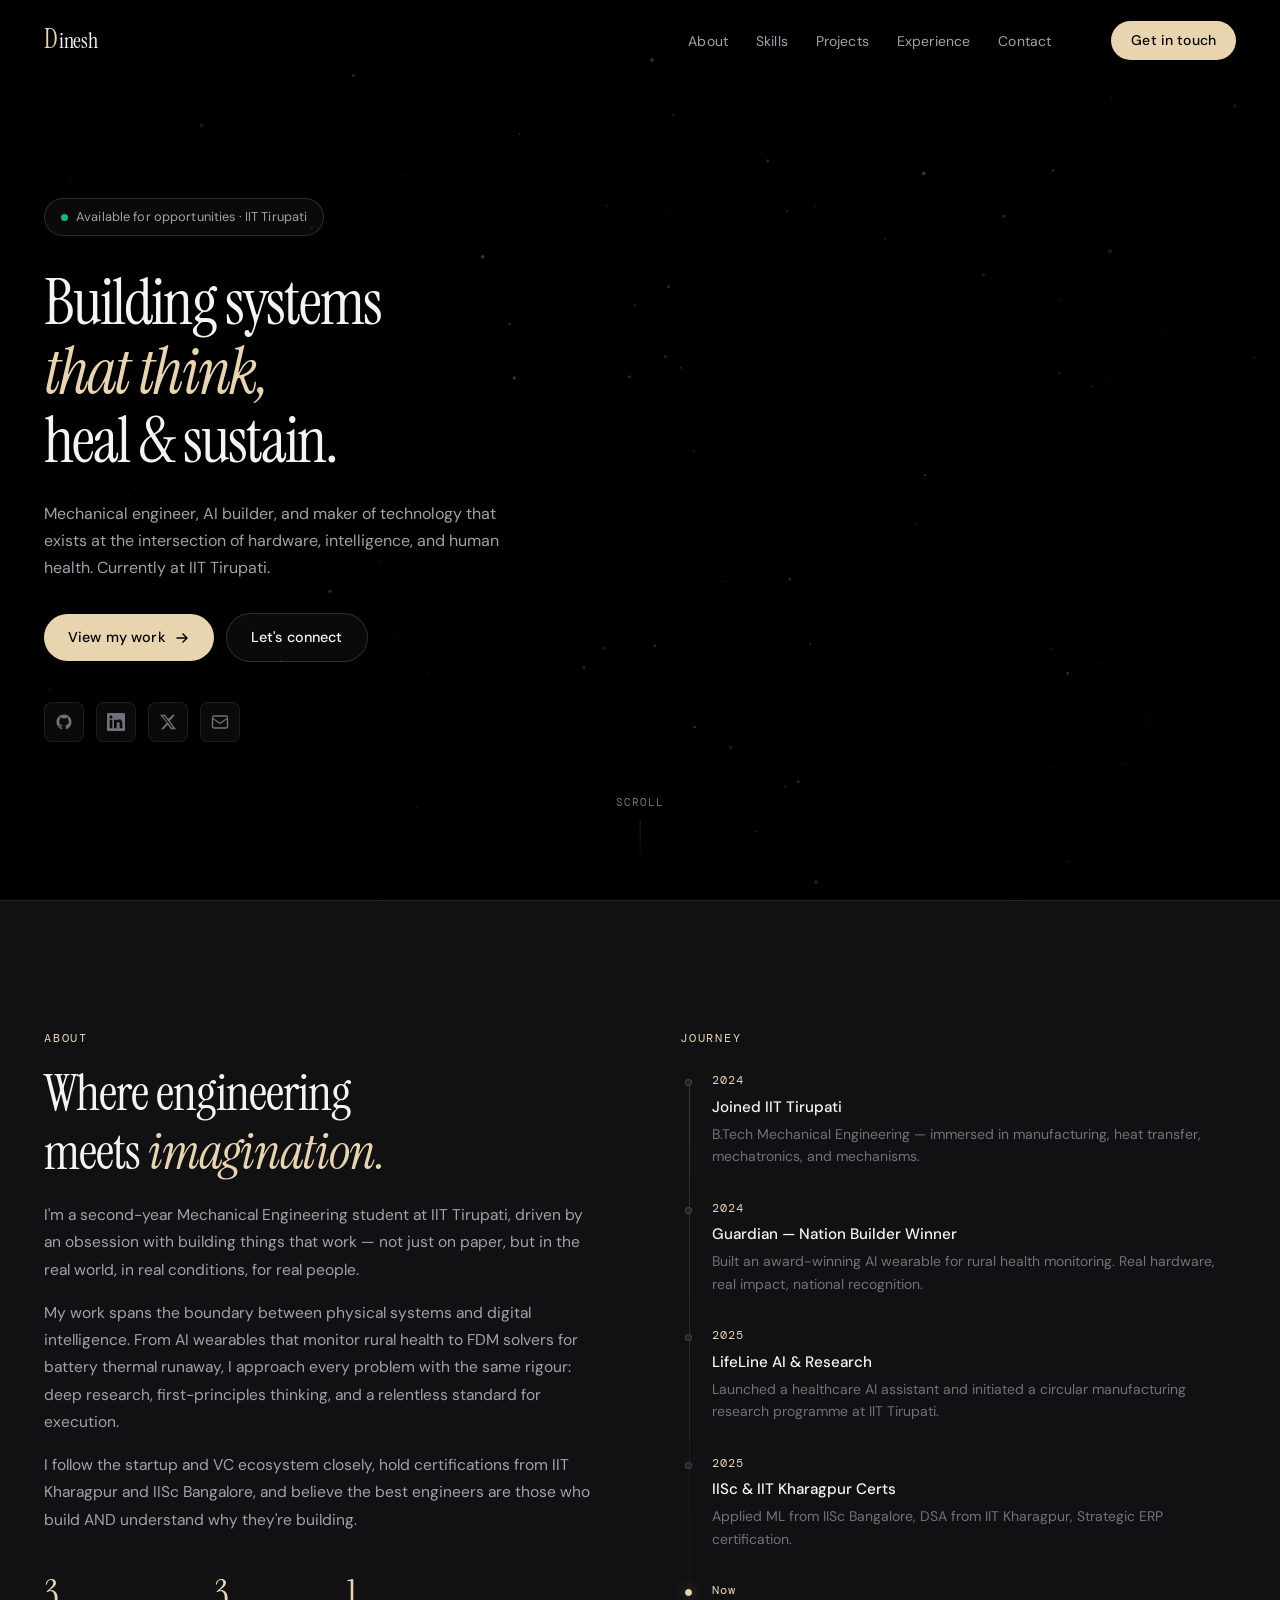
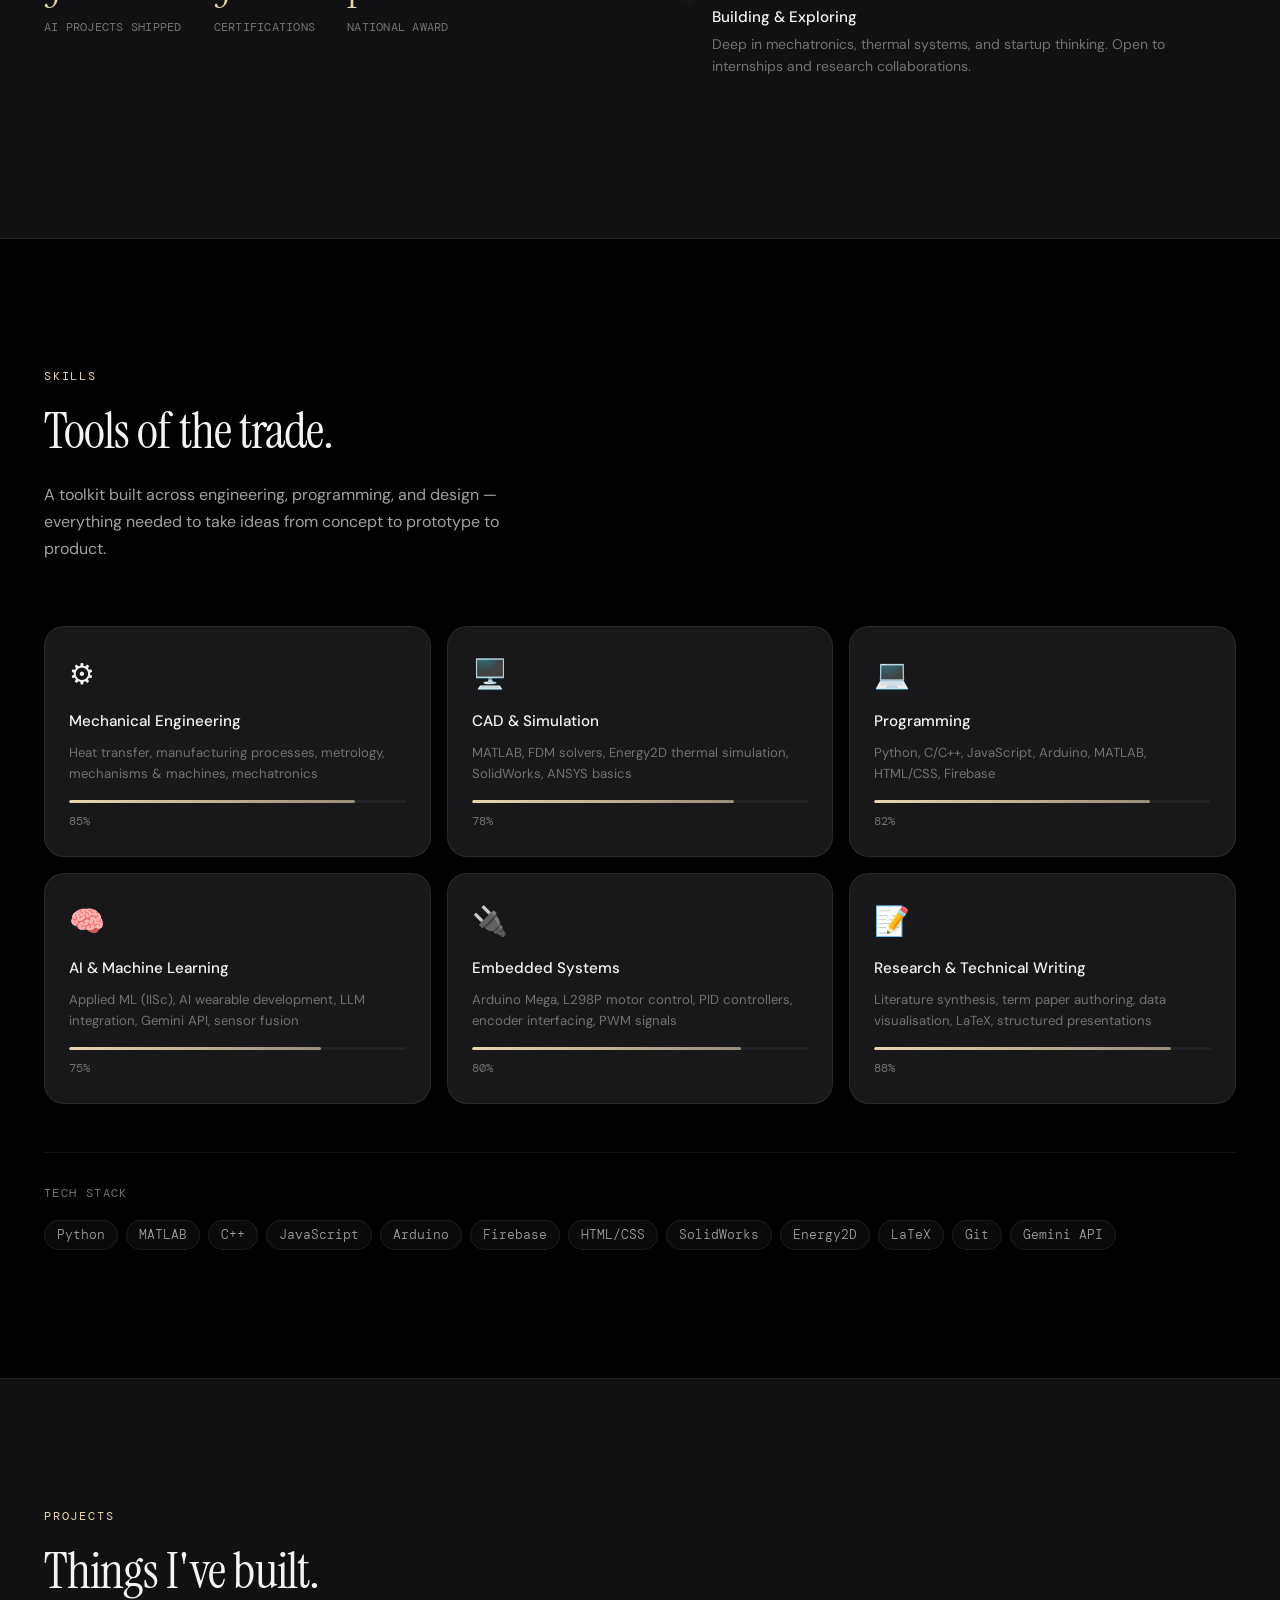
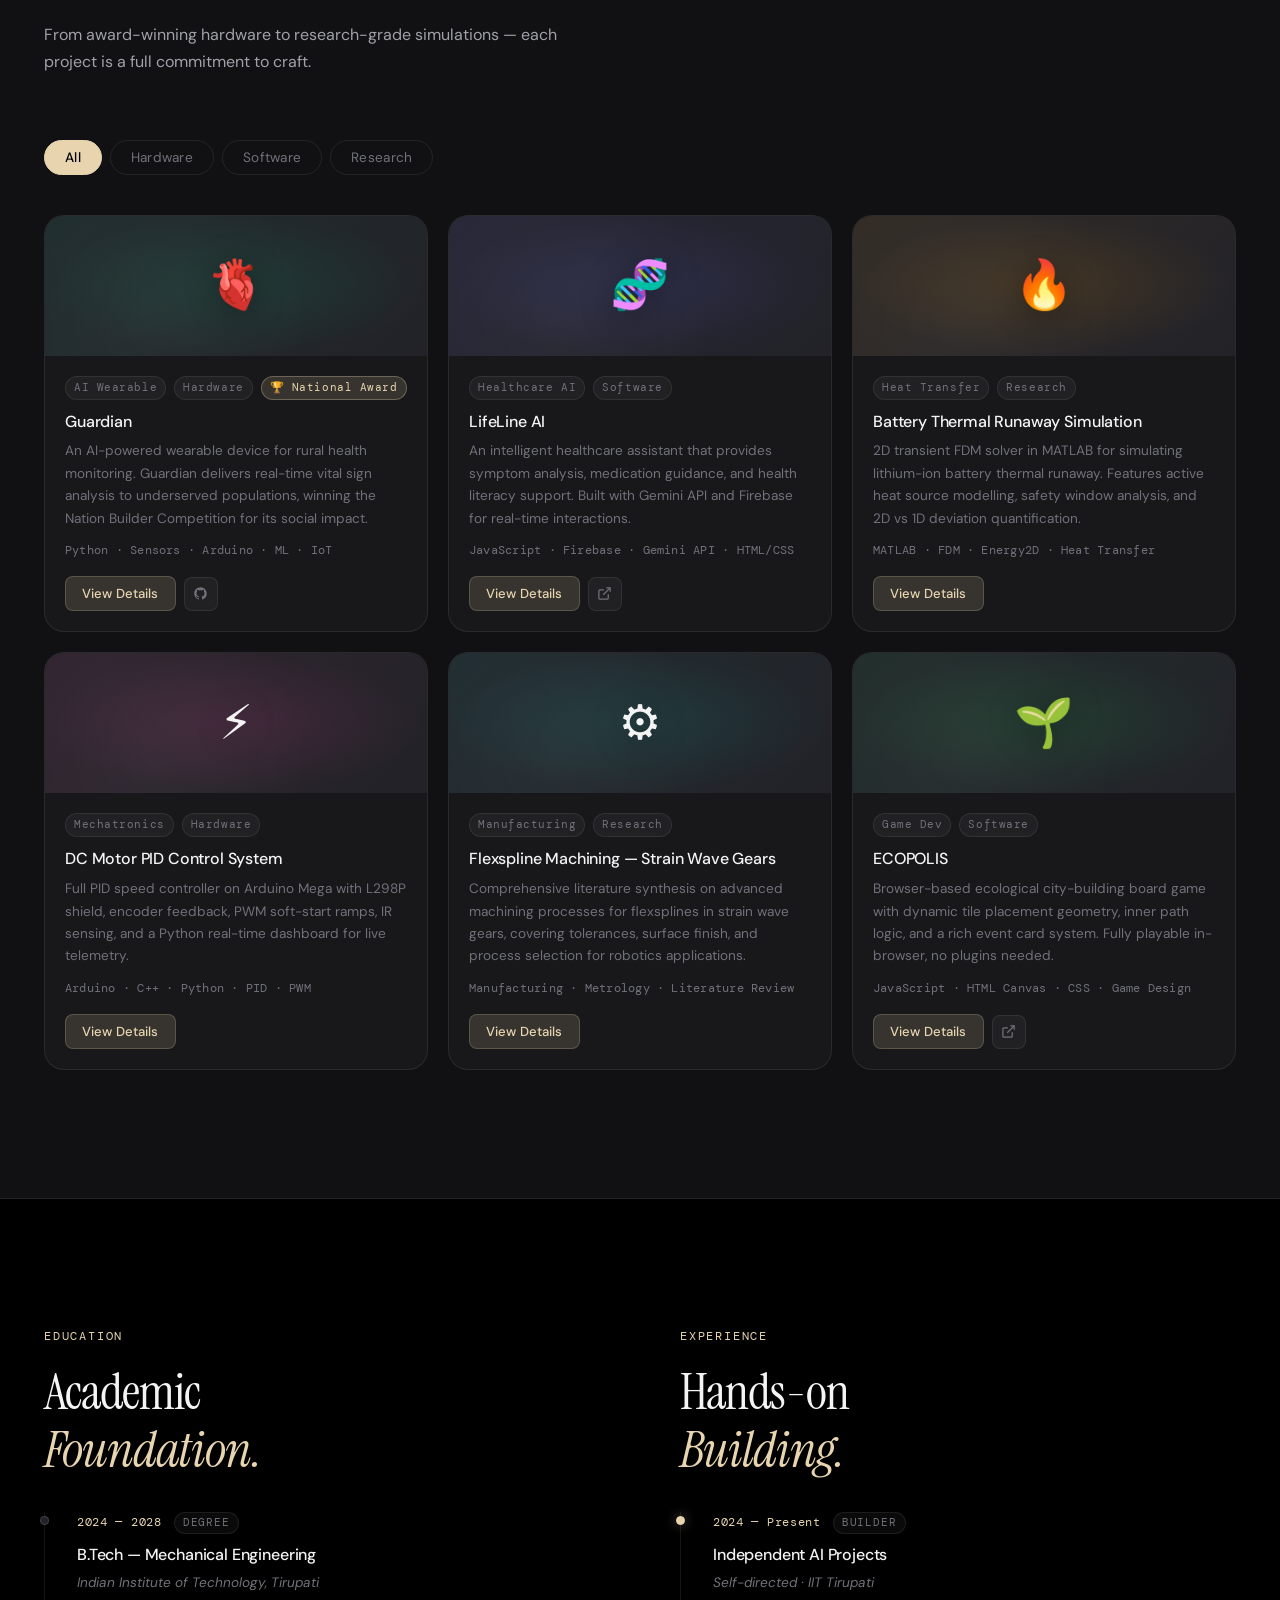
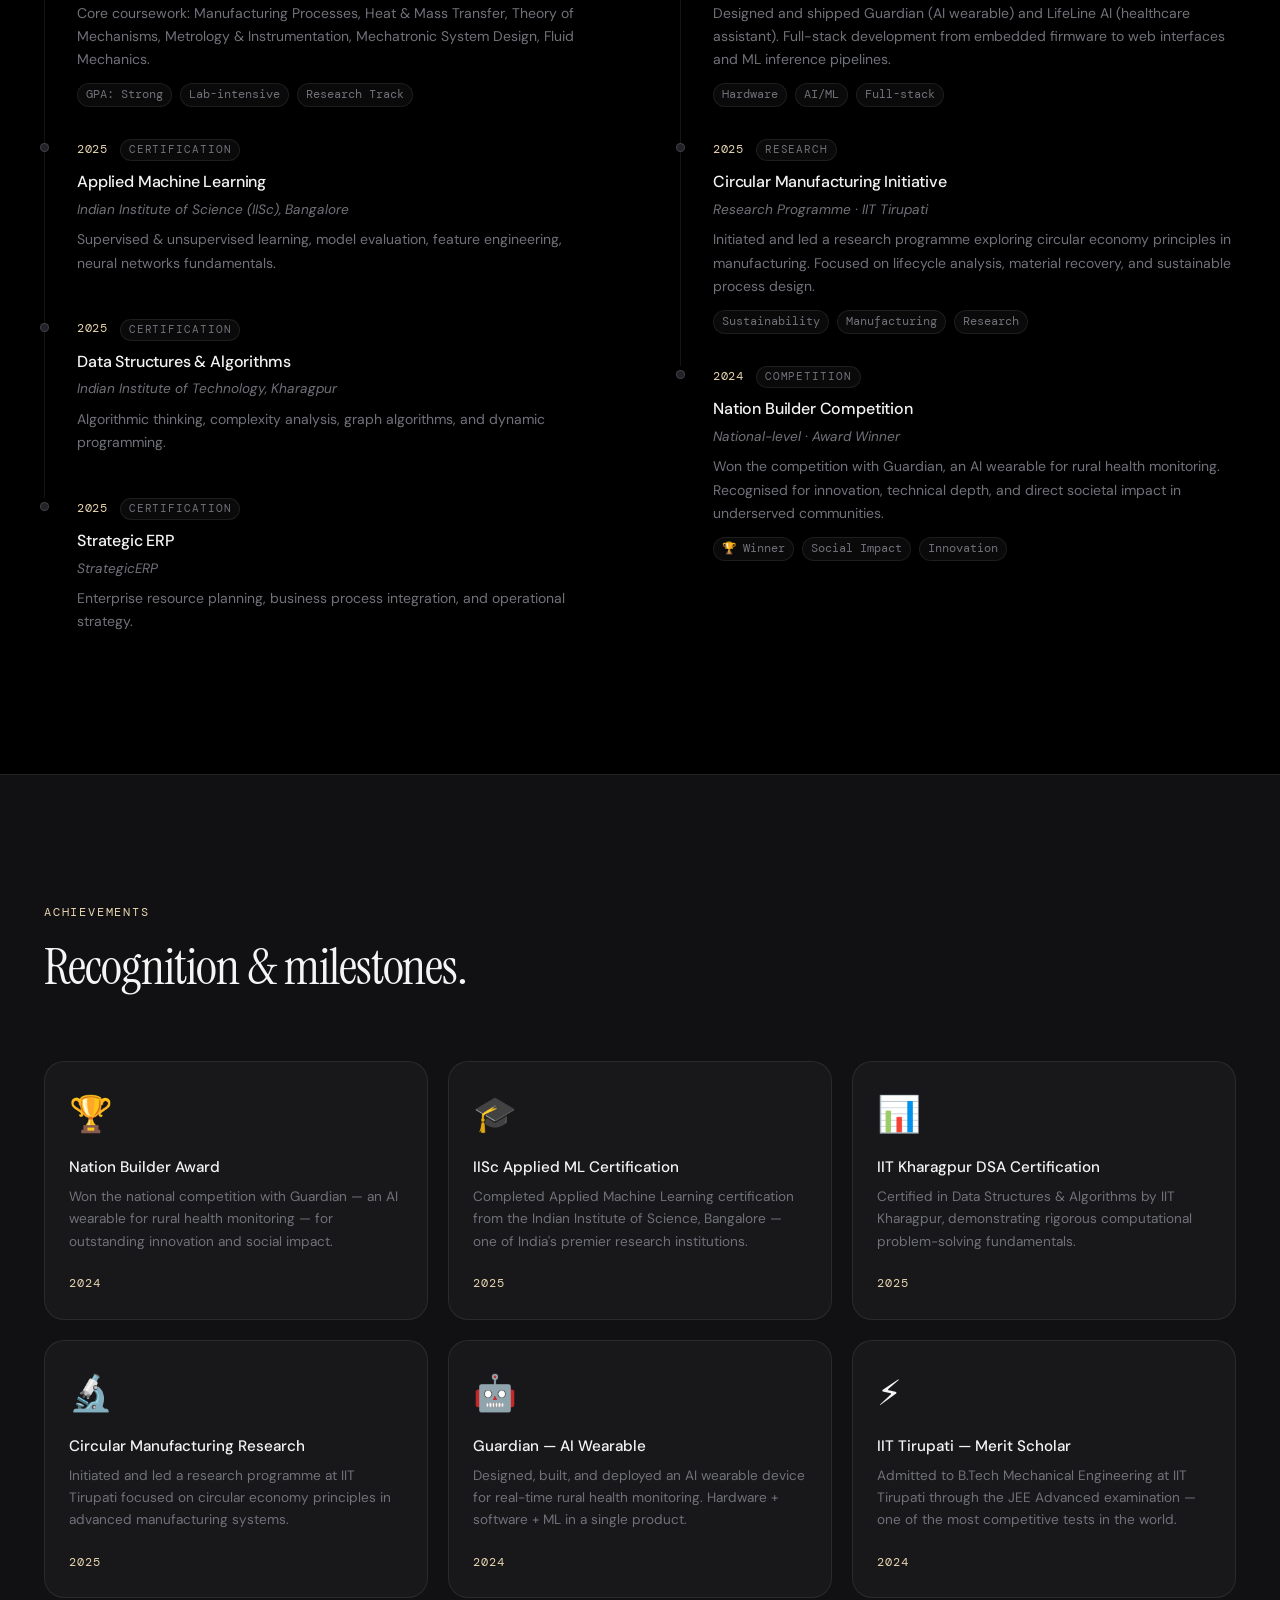
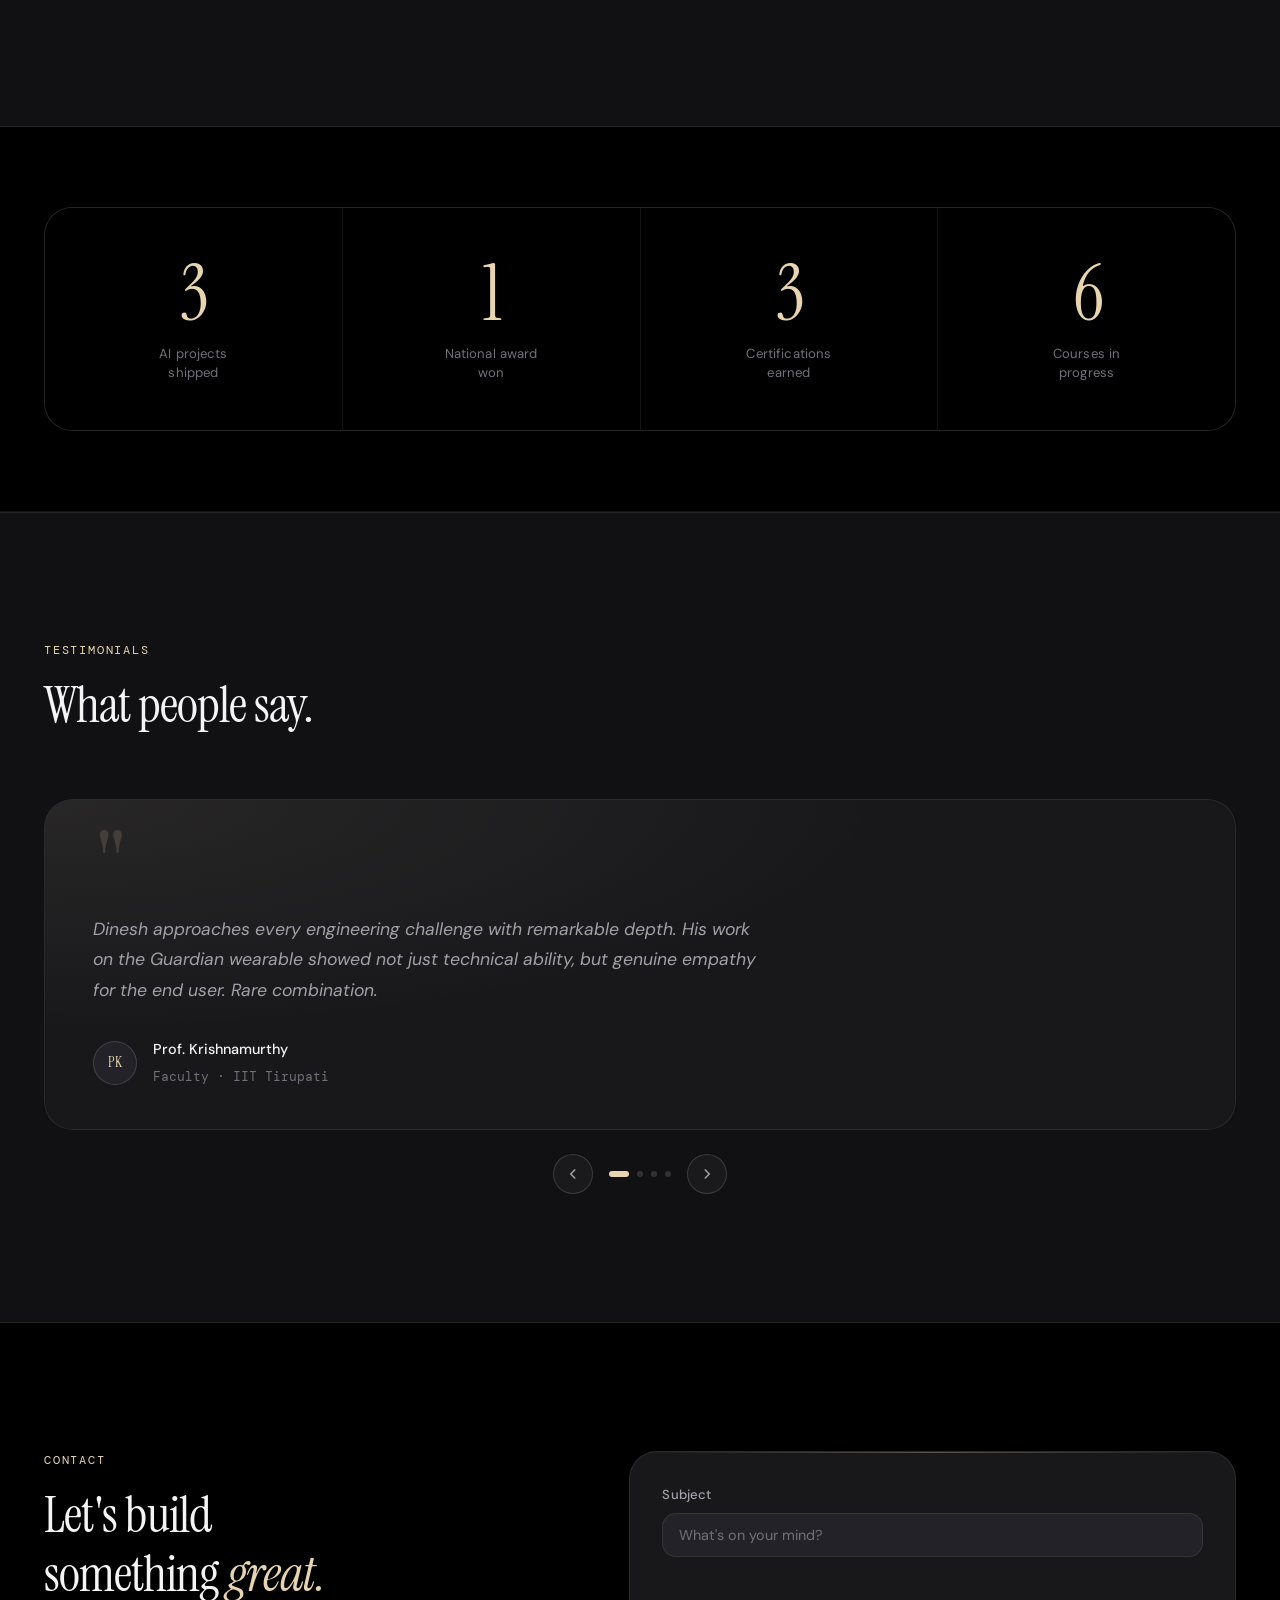
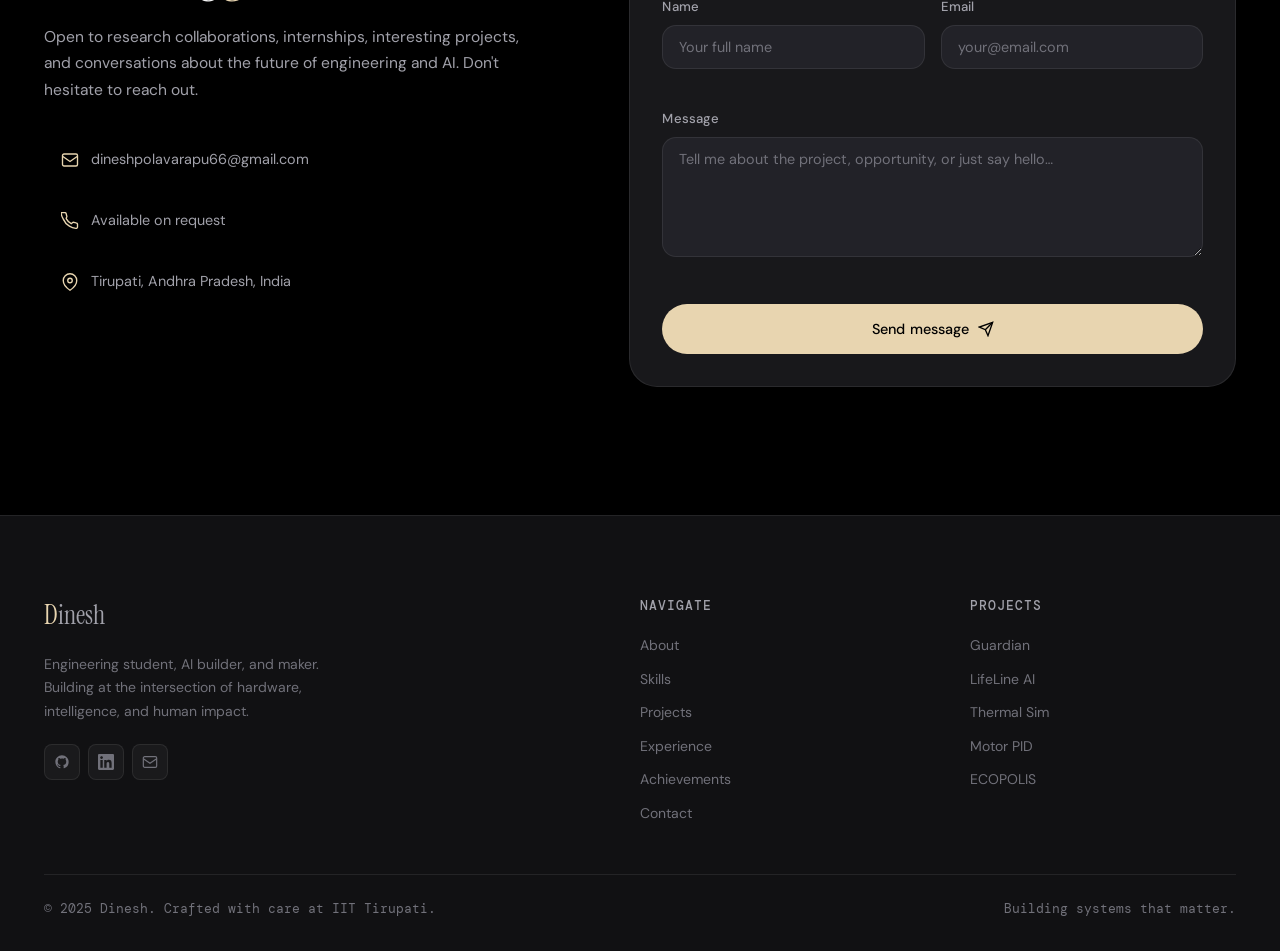
==== commit 0d0ddb70: "email problem solved" ====
--- a/index.html
+++ b/index.html
@@ -770,6 +770,17 @@
 
           <div class="contact-right reveal-left" style="--delay:0.1s">
             <form class="contact-form" id="contactForm" novalidate aria-label="Contact form">
+              <!-- Web3Forms Integration -->
+              <input type="hidden" name="access_key" value="8e0f8d51-7624-4724-84bd-b4bc0969a665" />
+              <input type="hidden" name="subject" value="New message from portfolio website" />
+              <input type="hidden" name="from_name" value="PORFOLIO Web" />
+              <input type="checkbox" name="botcheck" style="display:none;" />
+              
+              <div class="form-group">
+              <label for="subject_field" class="form-label">Subject</label>
+              <input type="text" id="subject_field" name="subject_field" class="form-input" placeholder="What's on your mind?" required aria-required="true" />
+                <span class="form-error" role="alert" aria-live="polite"></span>
+              </div>
               <div class="form-row">
                 <div class="form-group">
                   <label for="name" class="form-label">Name</label>
@@ -782,11 +793,11 @@
                   <span class="form-error" role="alert" aria-live="polite"></span>
                 </div>
               </div>
-              <div class="form-group">
-                <label for="subject" class="form-label">Subject</label>
-                <input type="text" id="subject" name="subject" class="form-input" placeholder="What's on your mind?" required aria-required="true" />
+              <!-- <div class="form-group">
+              <label for="subject_field" class="form-label">Subject</label>
+              <input type="text" id="subject_field" name="subject_field" class="form-input" placeholder="What's on your mind?" required aria-required="true" />
                 <span class="form-error" role="alert" aria-live="polite"></span>
-              </div>
+              </div> -->
               <div class="form-group">
                 <label for="message" class="form-label">Message</label>
                 <textarea id="message" name="message" class="form-input form-textarea" placeholder="Tell me about the project, opportunity, or just say hello…" rows="5" required aria-required="true"></textarea>
--- a/style.css
+++ b/style.css
@@ -1758,6 +1758,10 @@
 .form-success svg { width: 20px; height: 20px; flex-shrink: 0; }
 .form-success.show { display: flex; animation: fadeInUp 0.4s var(--ease-out); }
 
+.contact-form.form-hidden {
+  animation: fadeOutDown 0.3s var(--ease-out) forwards;
+}
+
 /* ══════════════════════════════════════════════════════════════
    FOOTER
 ══════════════════════════════════════════════════════════════ */
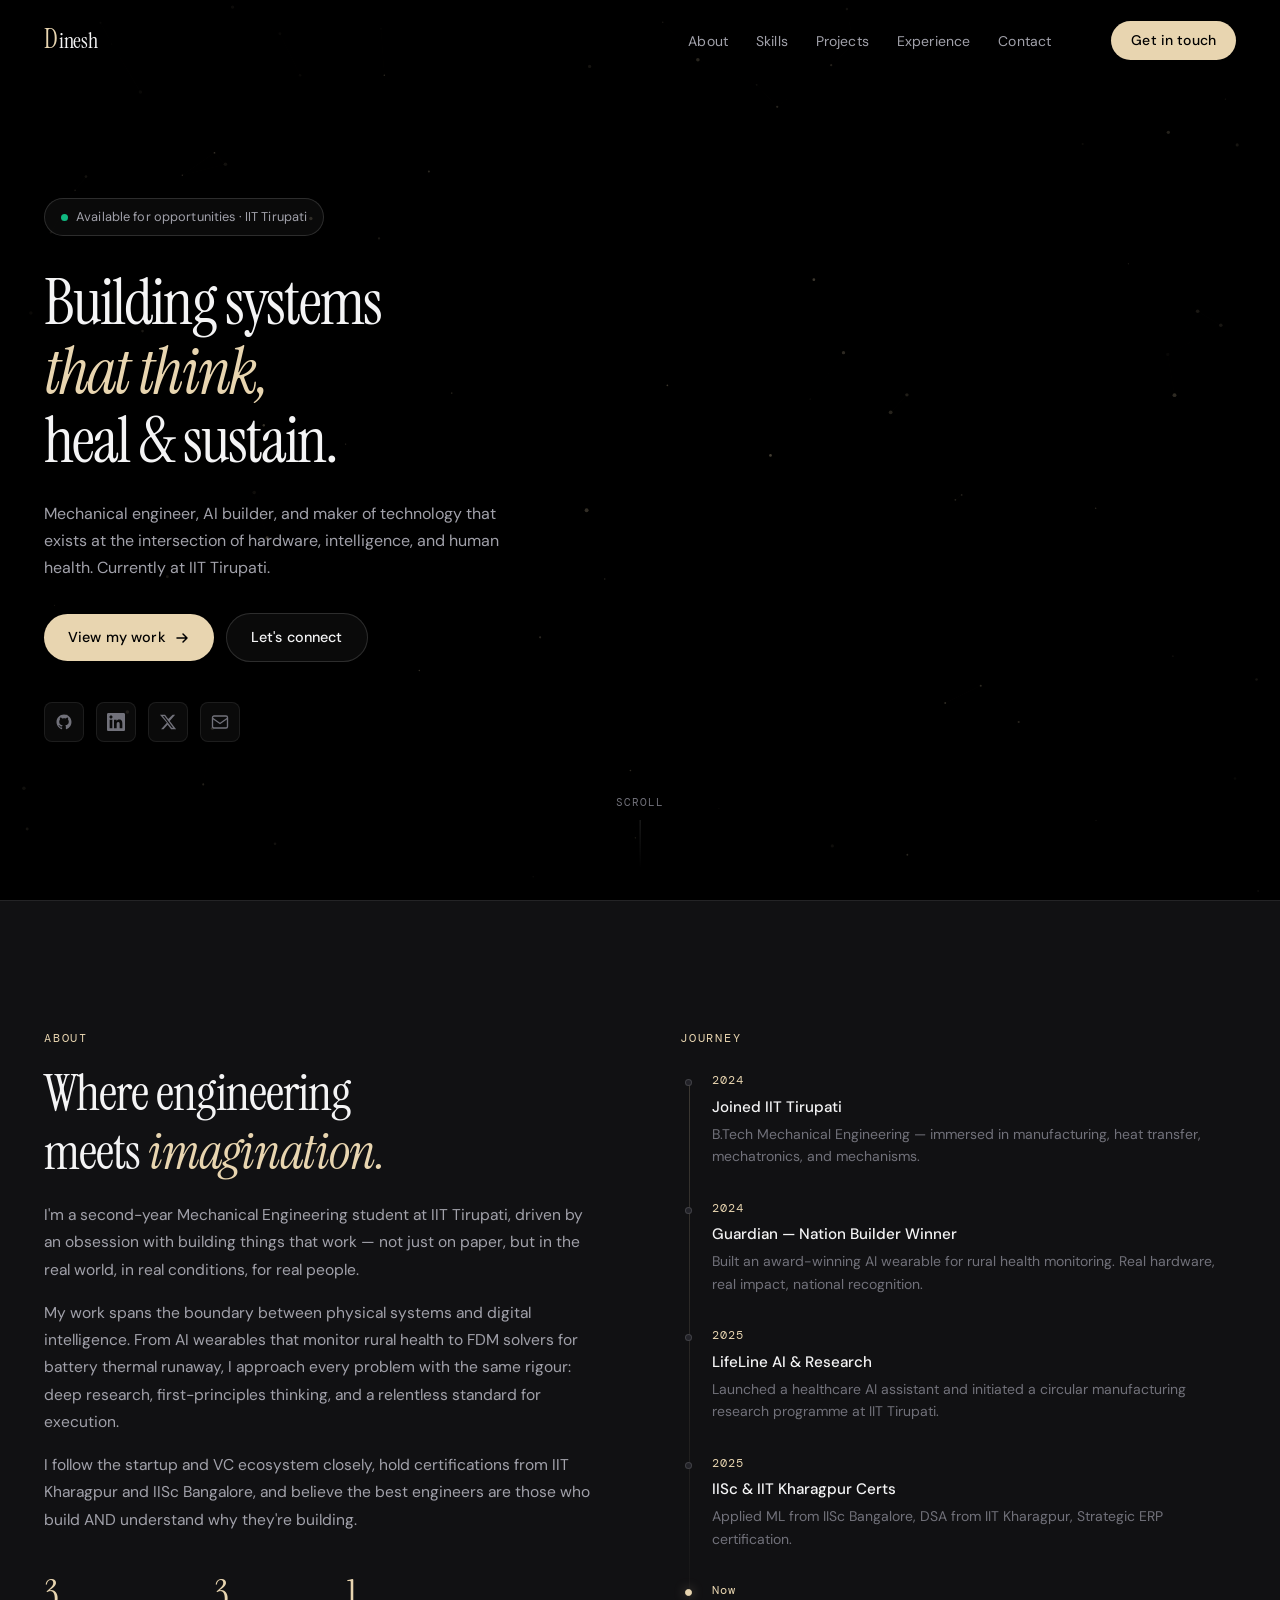
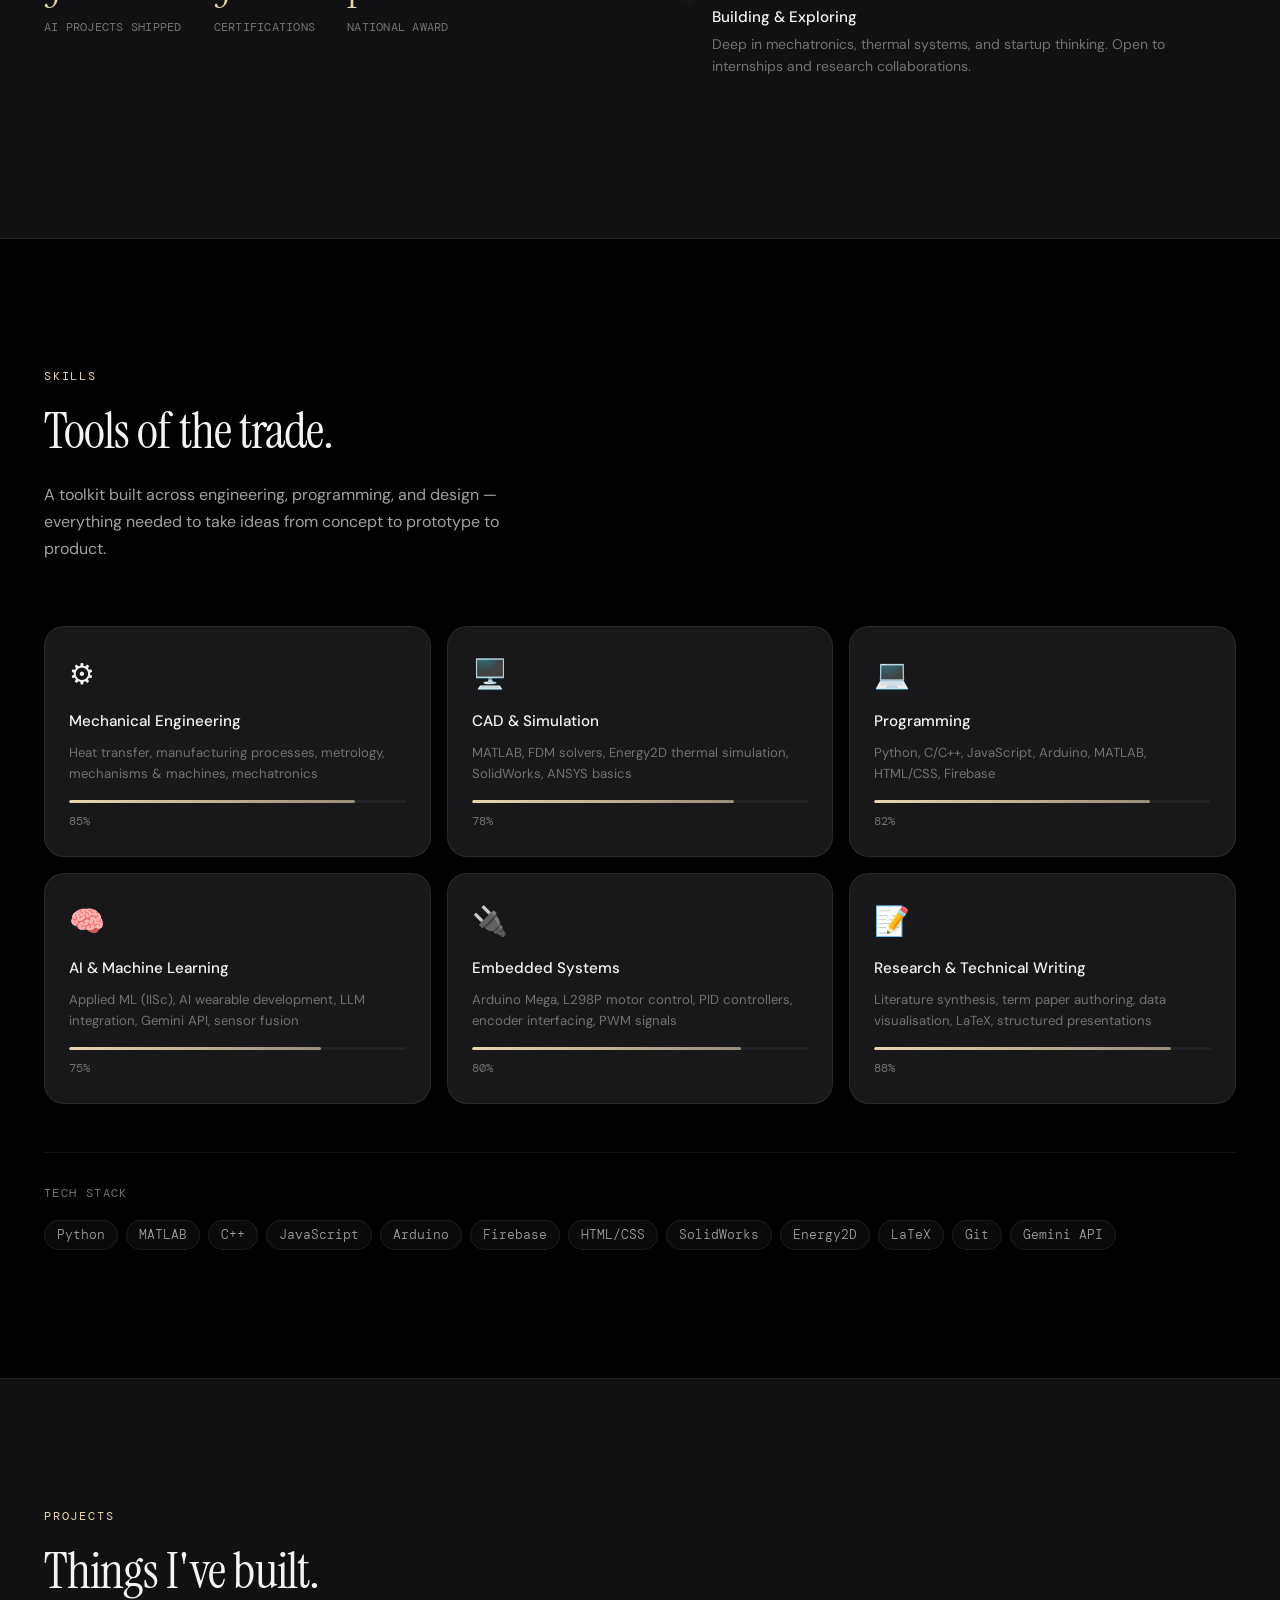
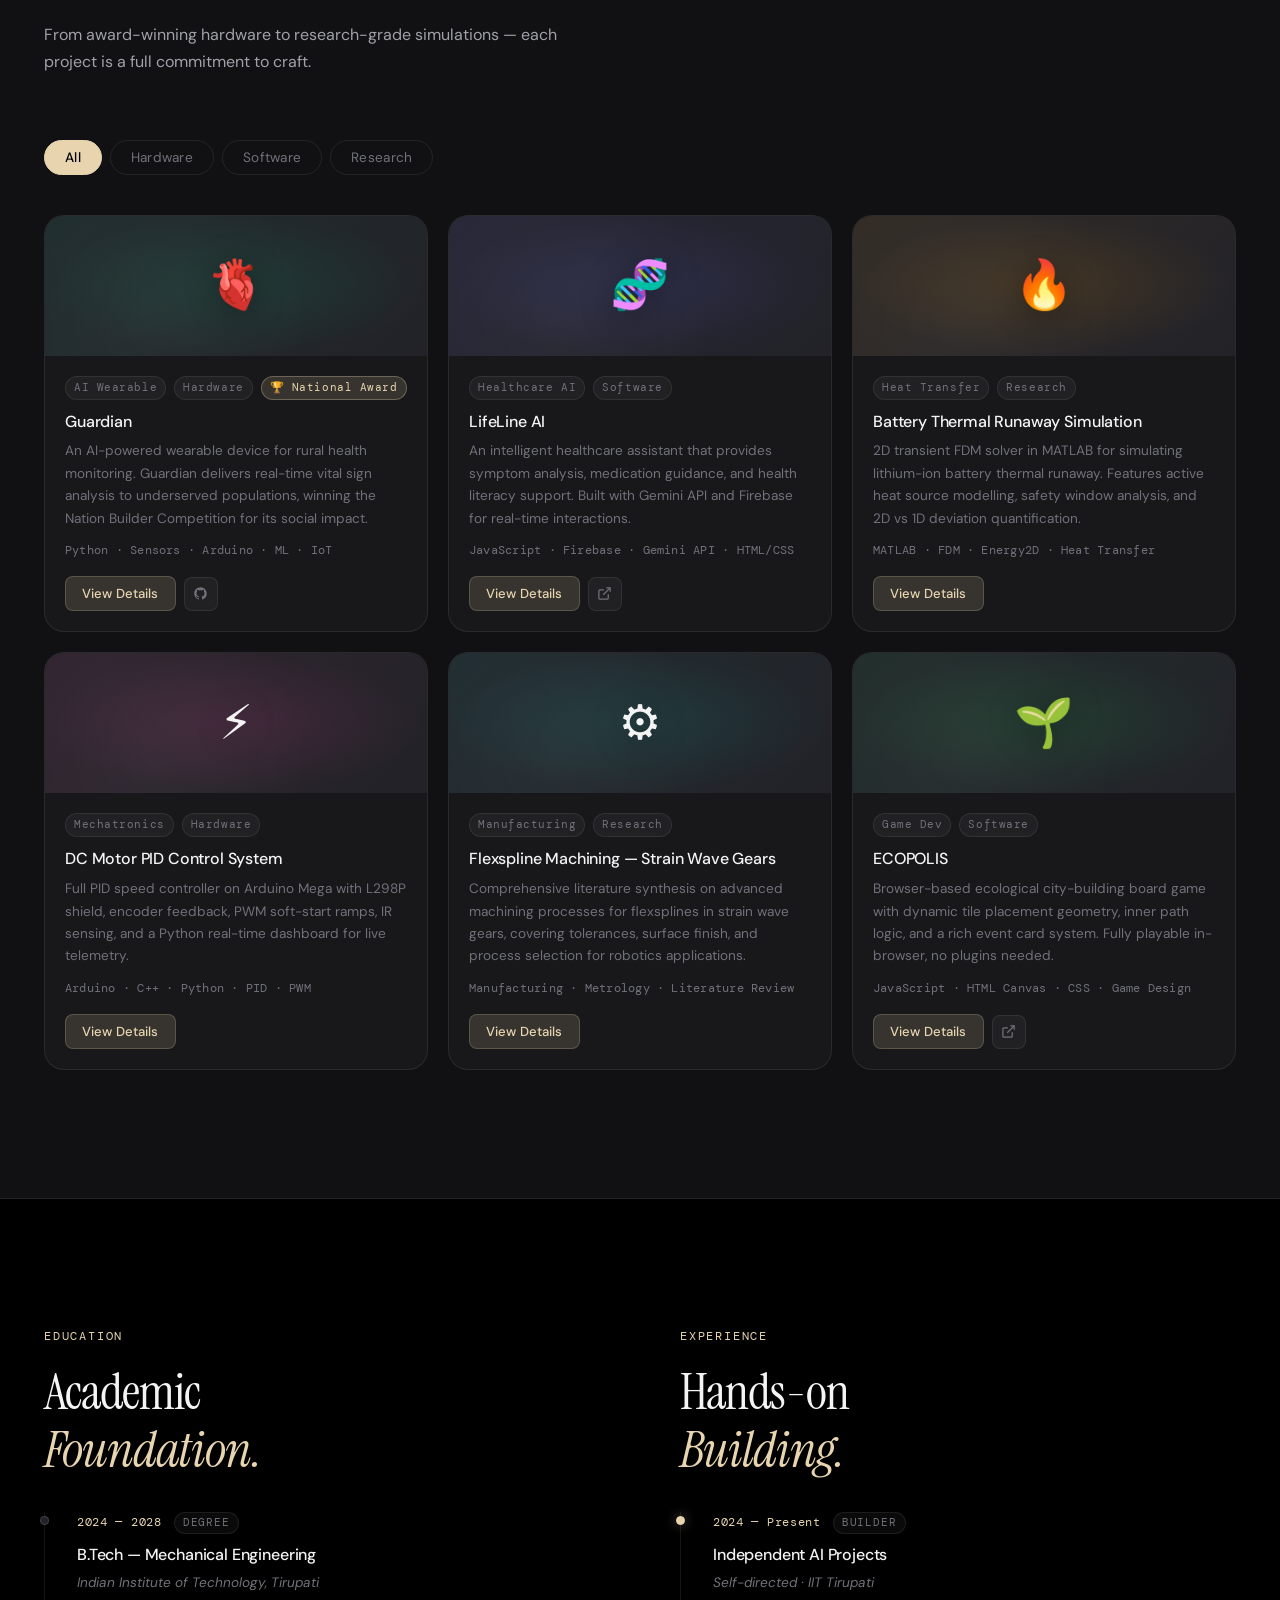
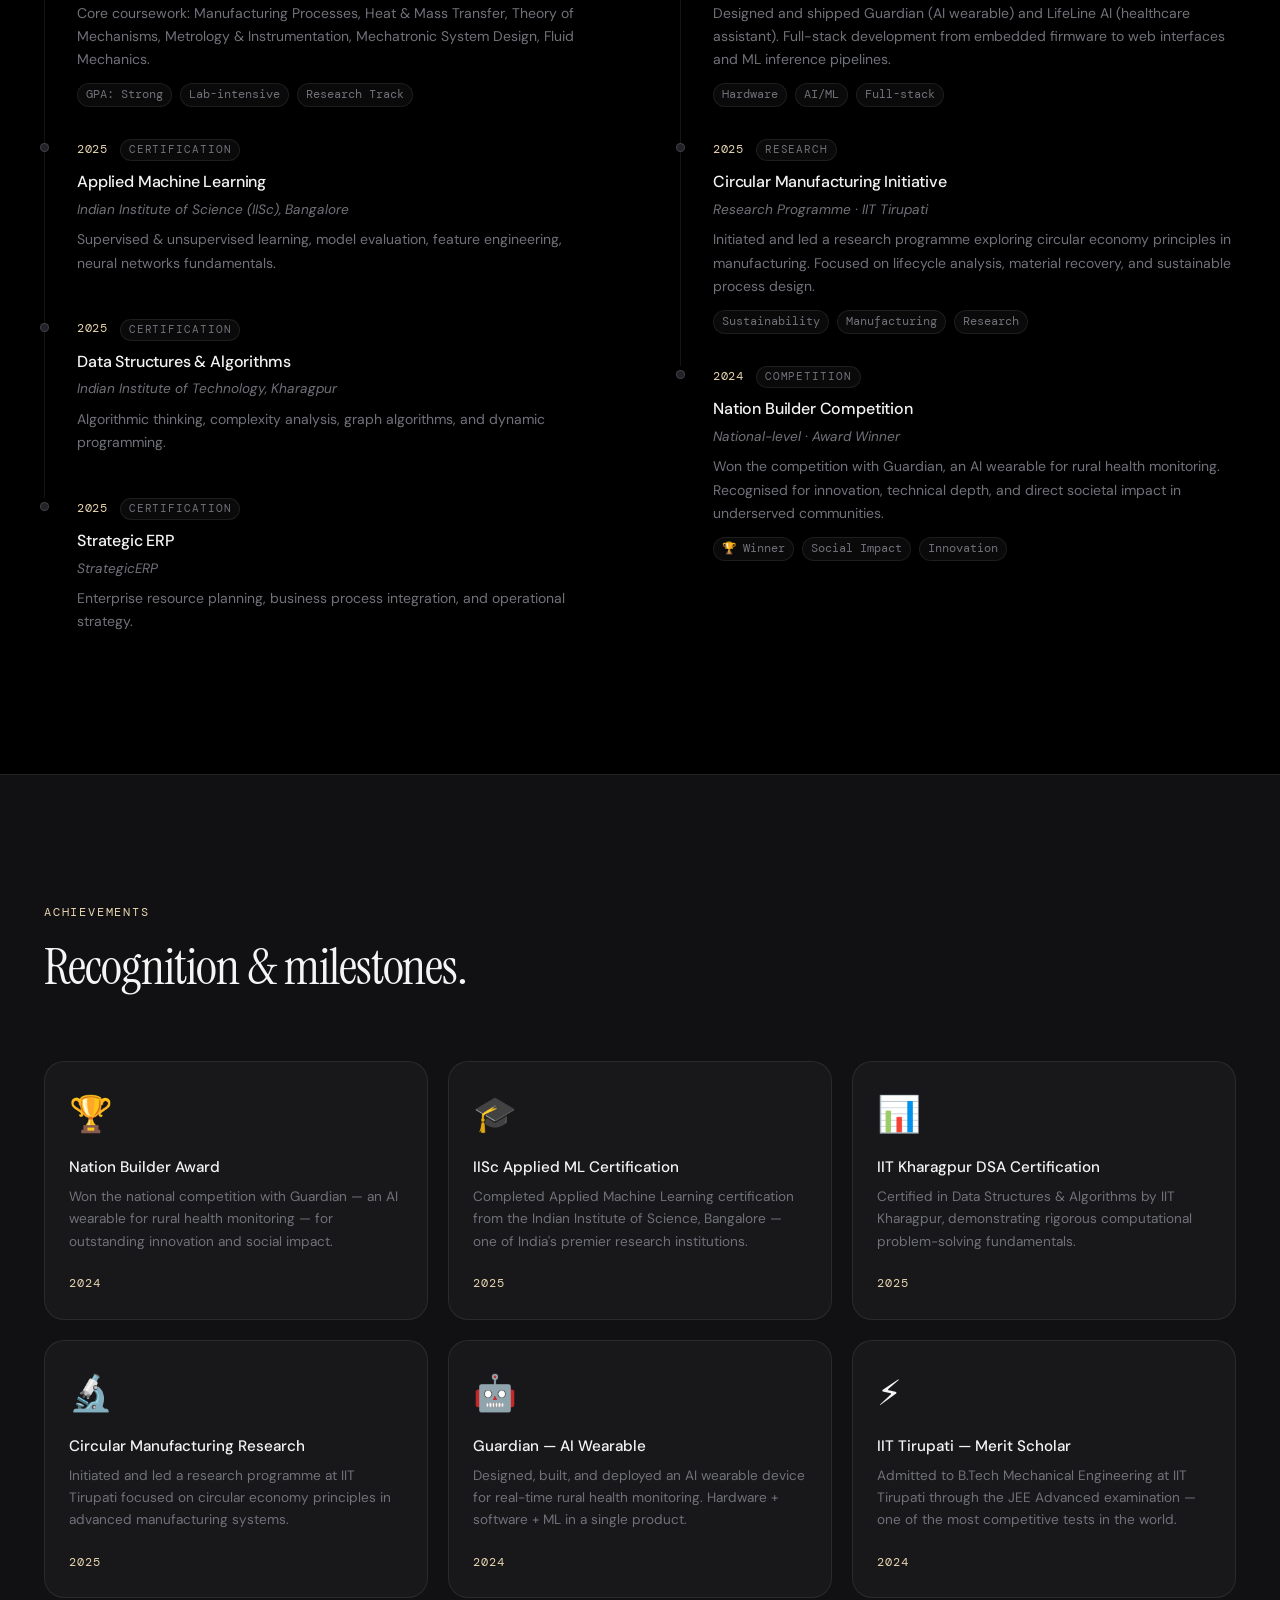
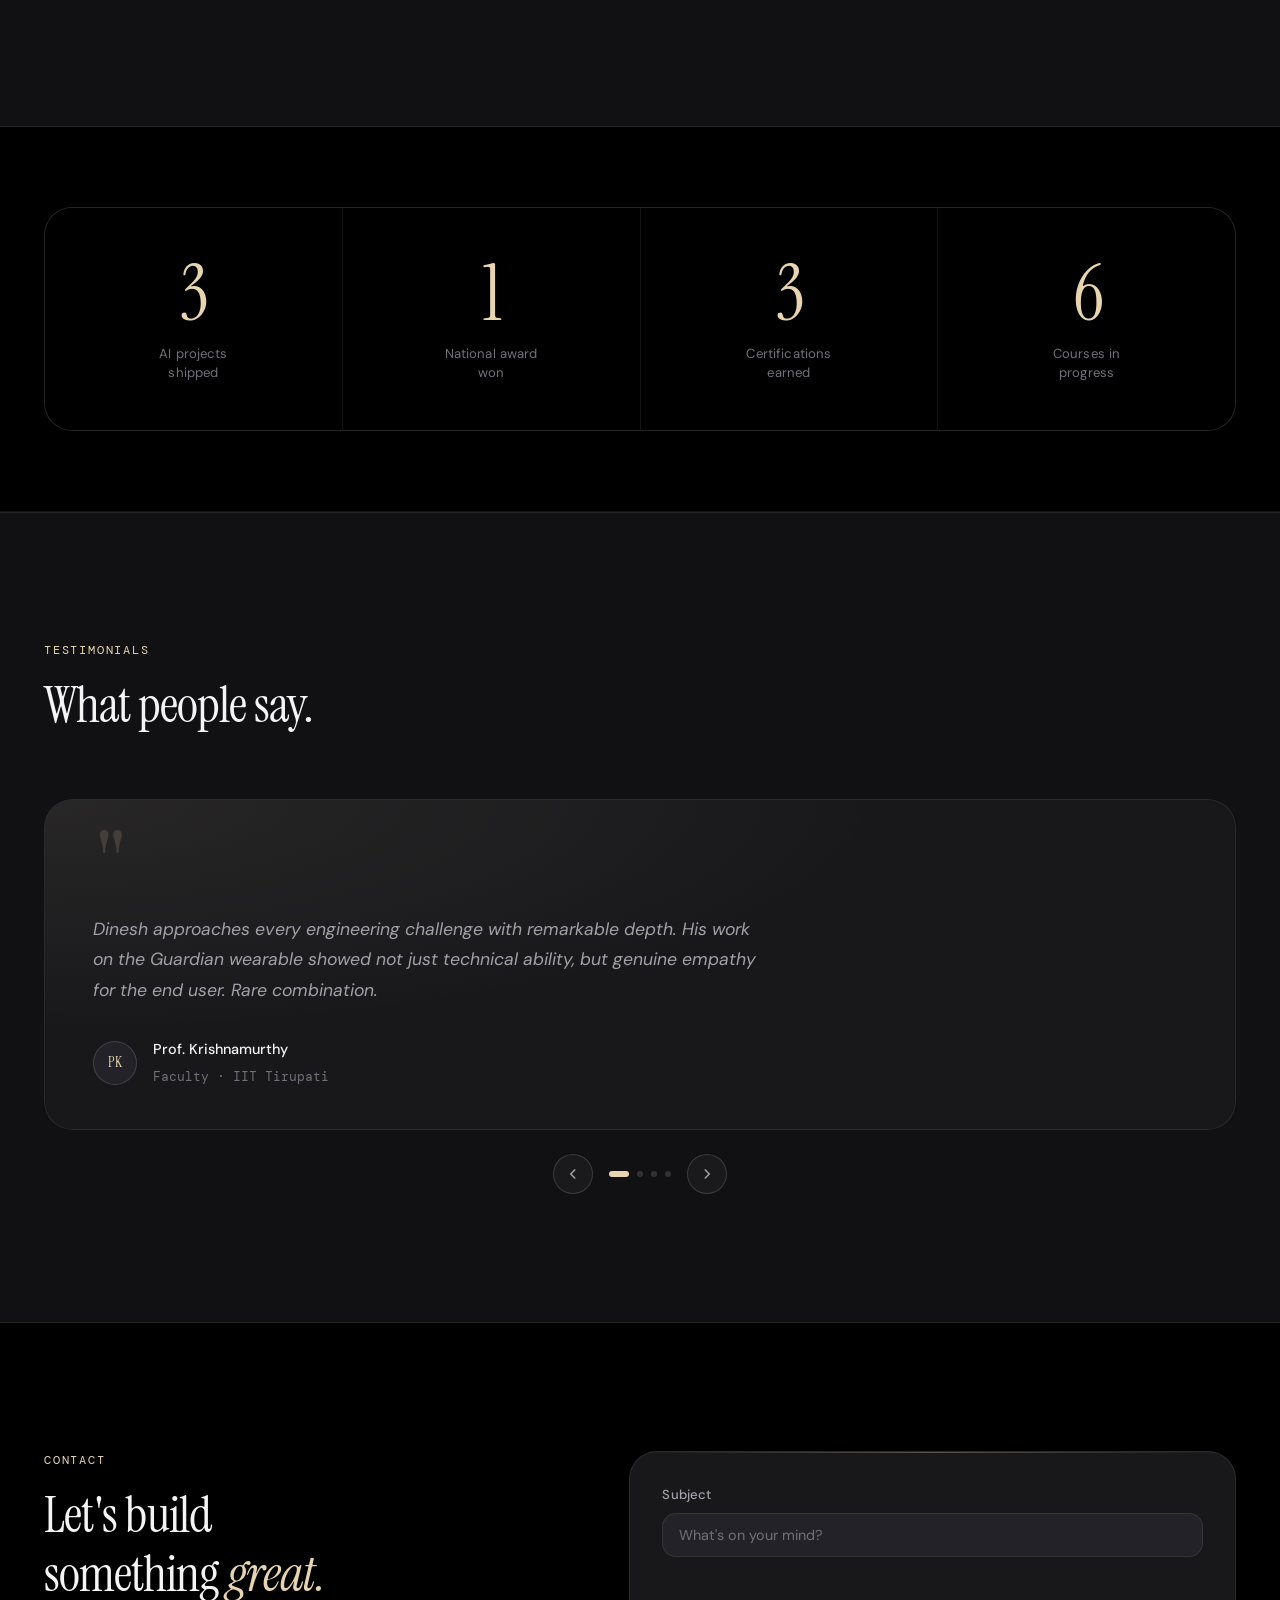
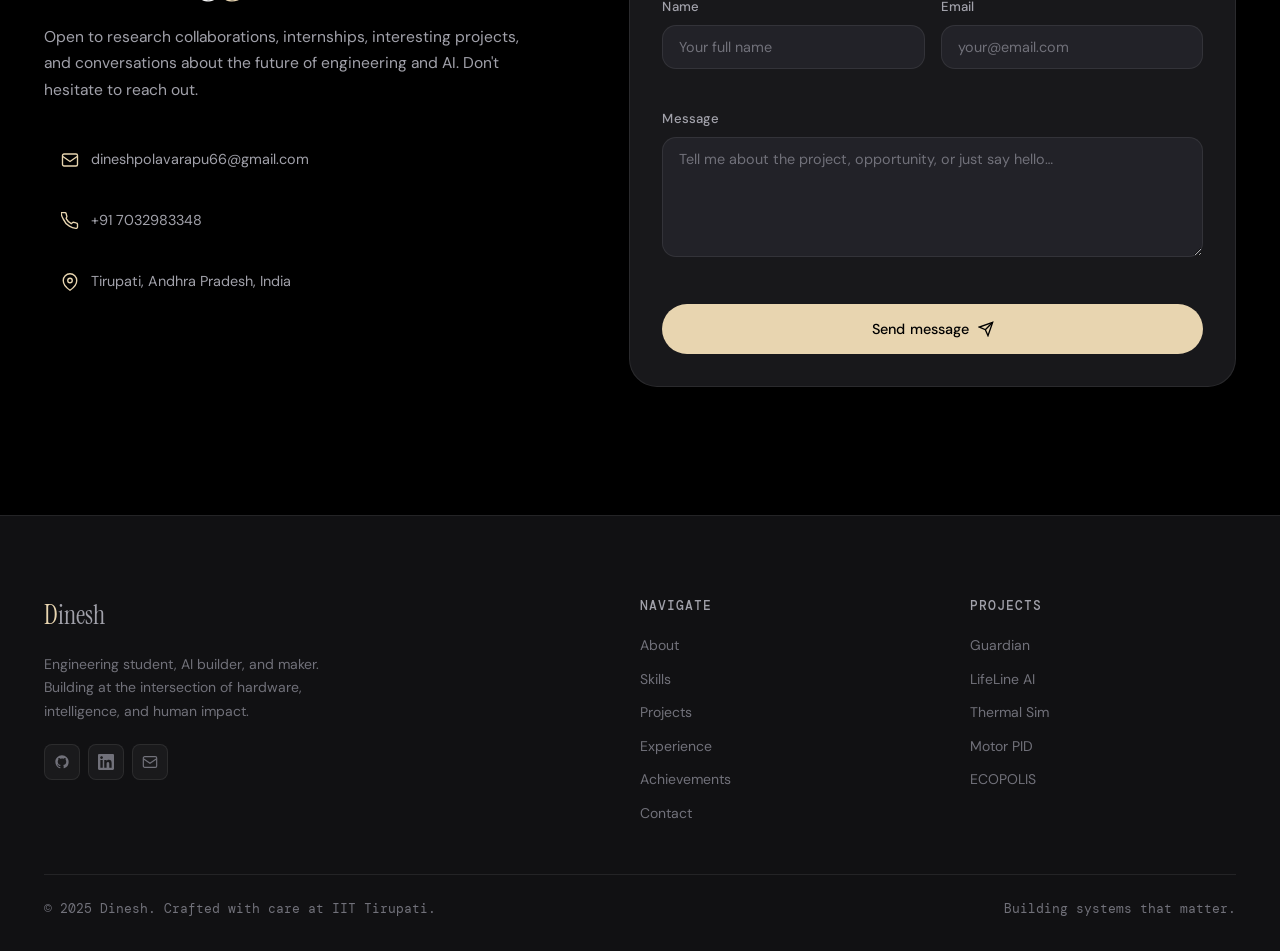
==== commit bfef3d3d: "Thank you page added" ====
--- a/index.html
+++ b/index.html
@@ -757,9 +757,9 @@
                 <svg viewBox="0 0 24 24" fill="none" stroke="currentColor" stroke-width="1.8" aria-hidden="true"><rect x="2" y="4" width="20" height="16" rx="2"/><path d="m22 7-10 7L2 7"/></svg>
                 <span>dineshpolavarapu66@gmail.com</span>
               </a>
-              <a href="tel:+91" class="contact-info-item">
+              <a href="tel:+91 7032983348" class="contact-info-item">
                 <svg viewBox="0 0 24 24" fill="none" stroke="currentColor" stroke-width="1.8" aria-hidden="true"><path d="M22 16.92v3a2 2 0 01-2.18 2 19.79 19.79 0 01-8.63-3.07A19.5 19.5 0 013.07 9.5a19.79 19.79 0 01-3.07-8.63A2 2 0 012 .82h3a2 2 0 012 1.72c.127.96.361 1.903.7 2.81a2 2 0 01-.45 2.11L6.91 8.91a16 16 0 006.72 6.72l1.56-1.34a2 2 0 012.11-.45c.907.339 1.85.573 2.81.7A2 2 0 0122 16.92z"/></svg>
-                <span>Available on request</span>
+                <span>+91 7032983348</span>
               </a>
               <div class="contact-info-item">
                 <svg viewBox="0 0 24 24" fill="none" stroke="currentColor" stroke-width="1.8" aria-hidden="true"><path d="M21 10c0 7-9 13-9 13s-9-6-9-13a9 9 0 0118 0z"/><circle cx="12" cy="10" r="3"/></svg>
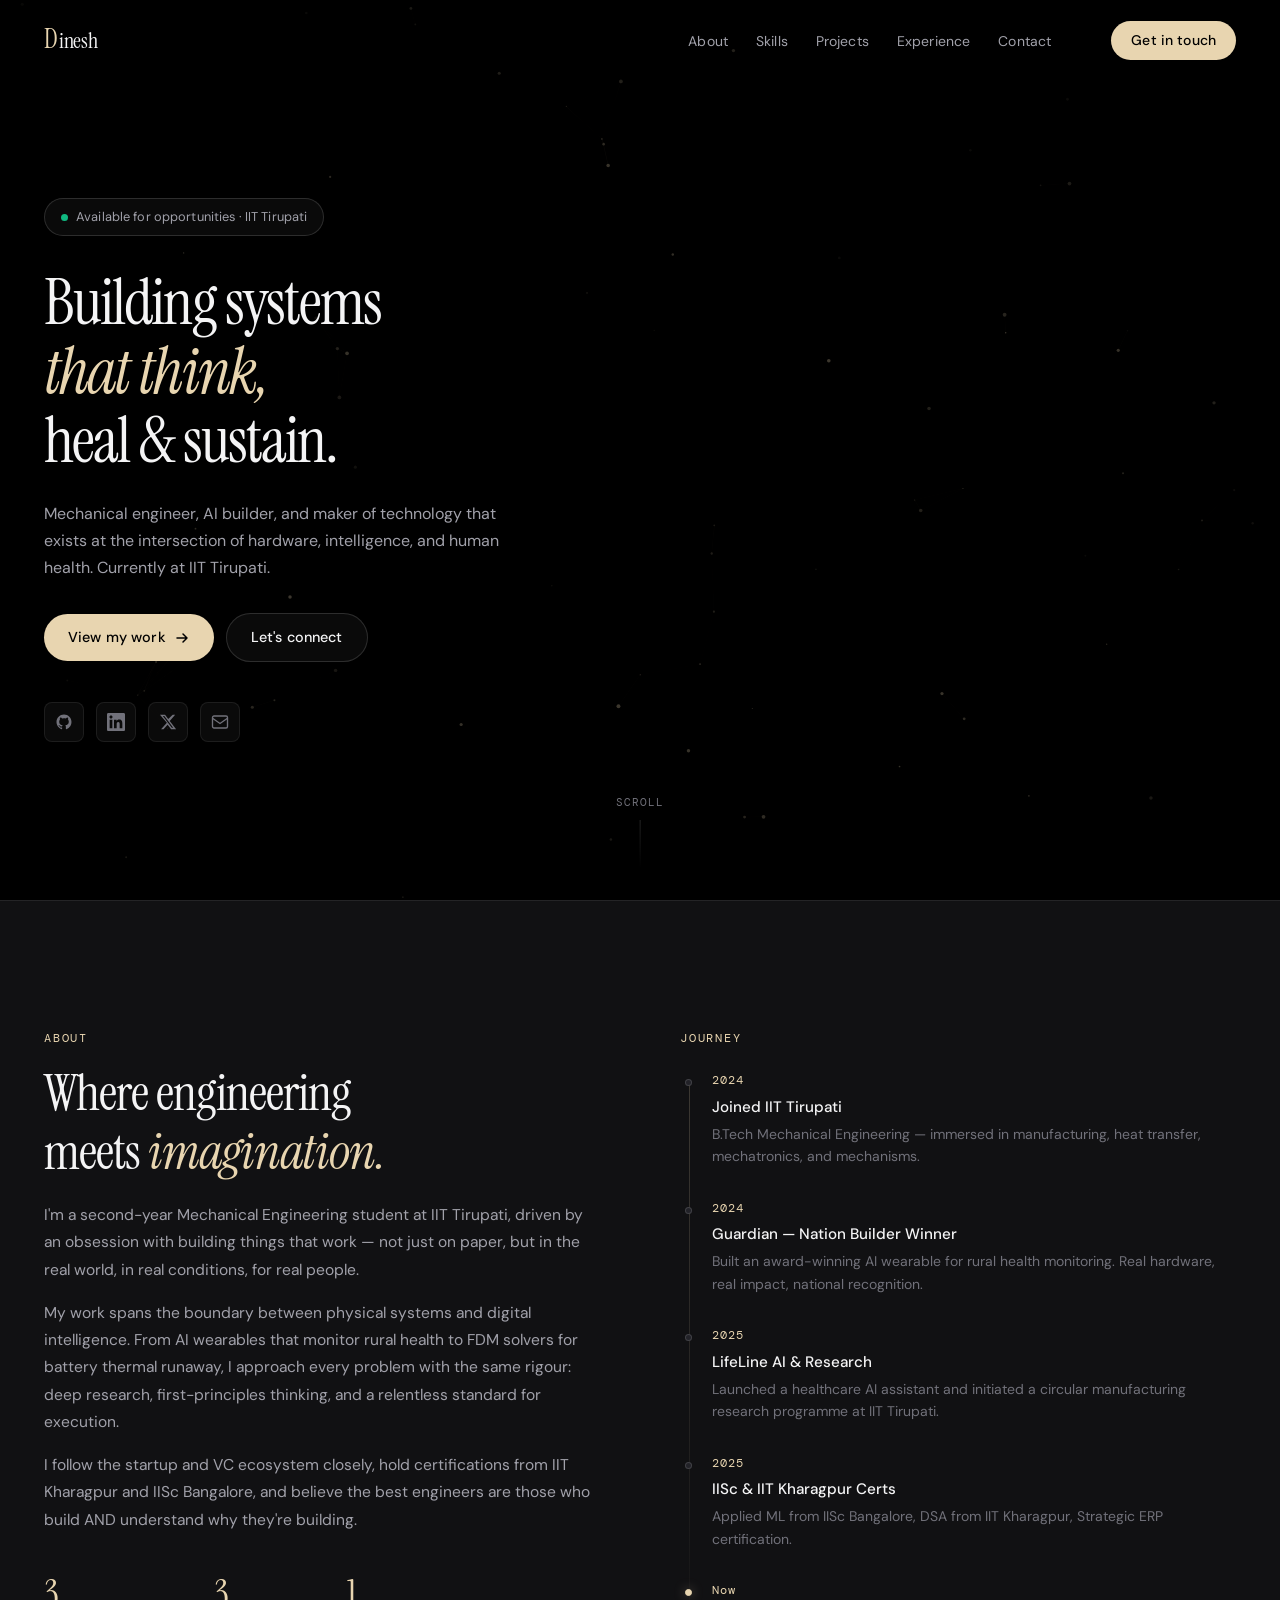
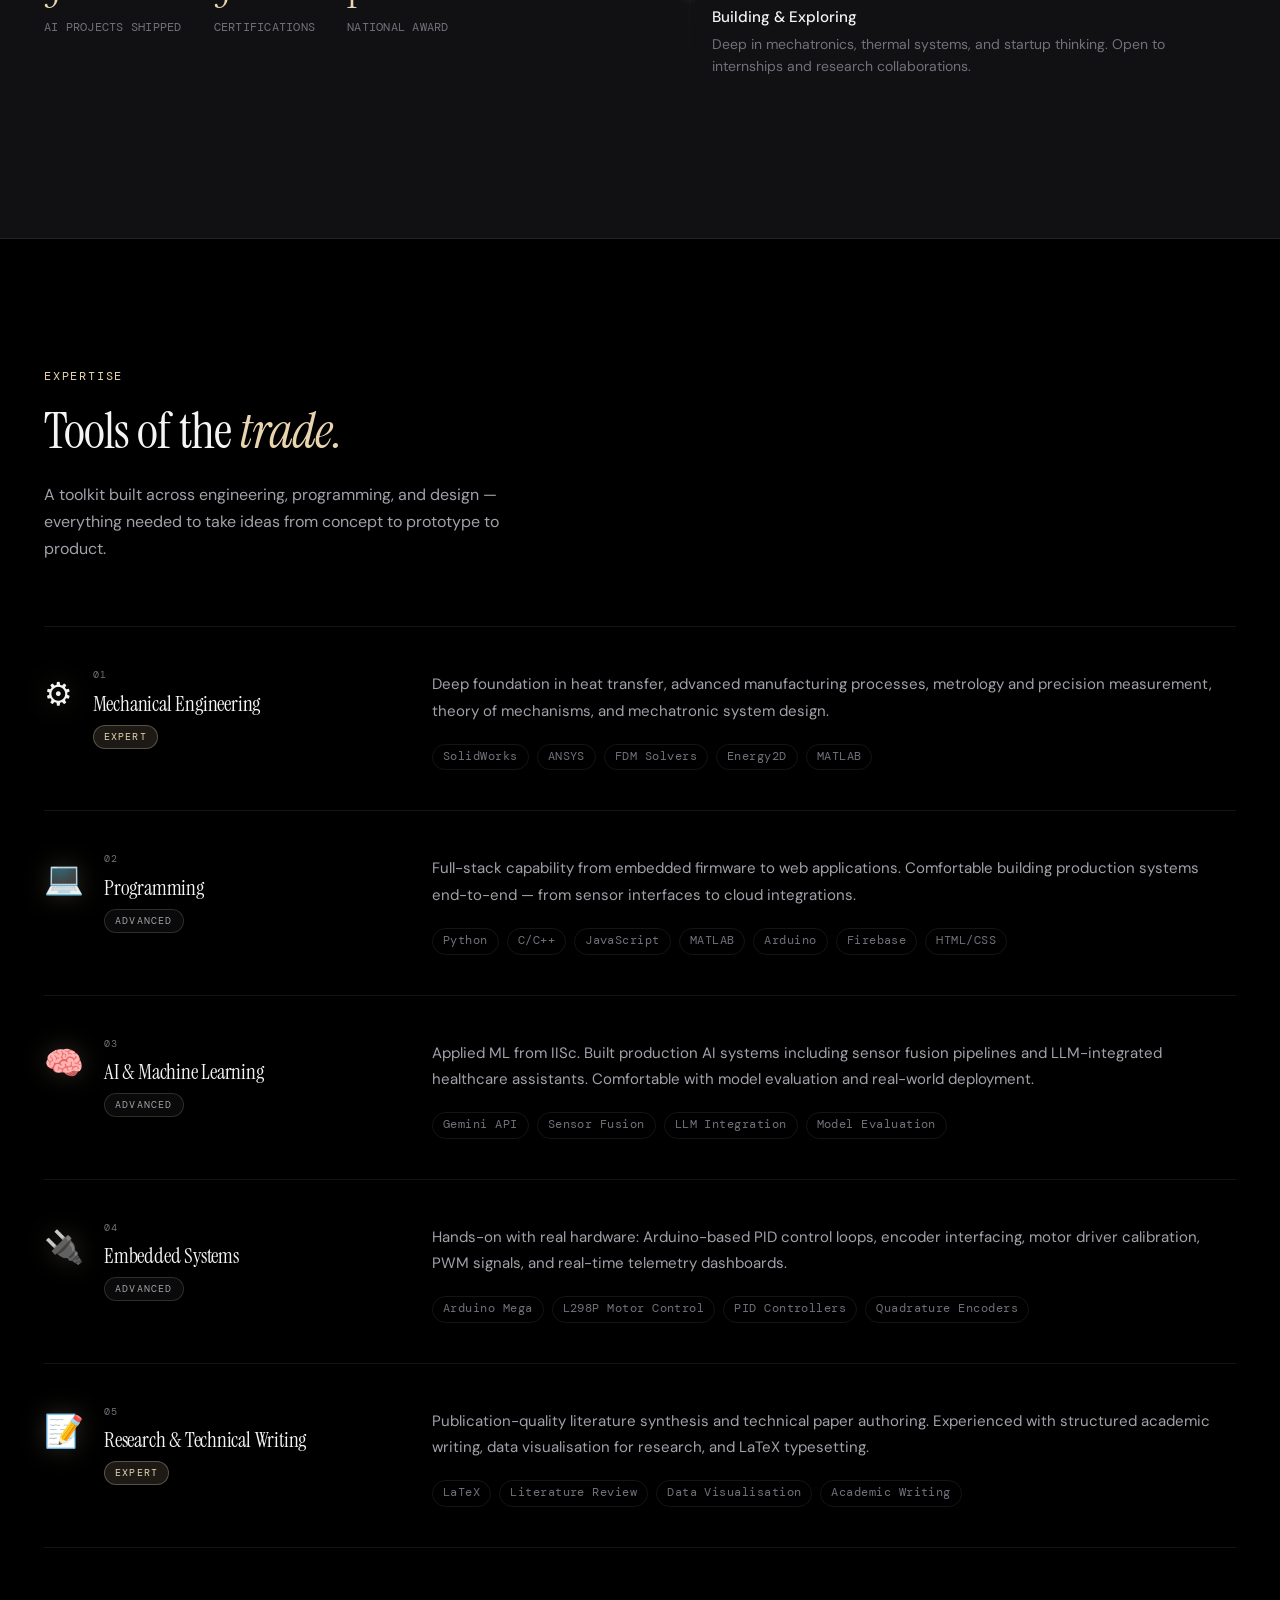
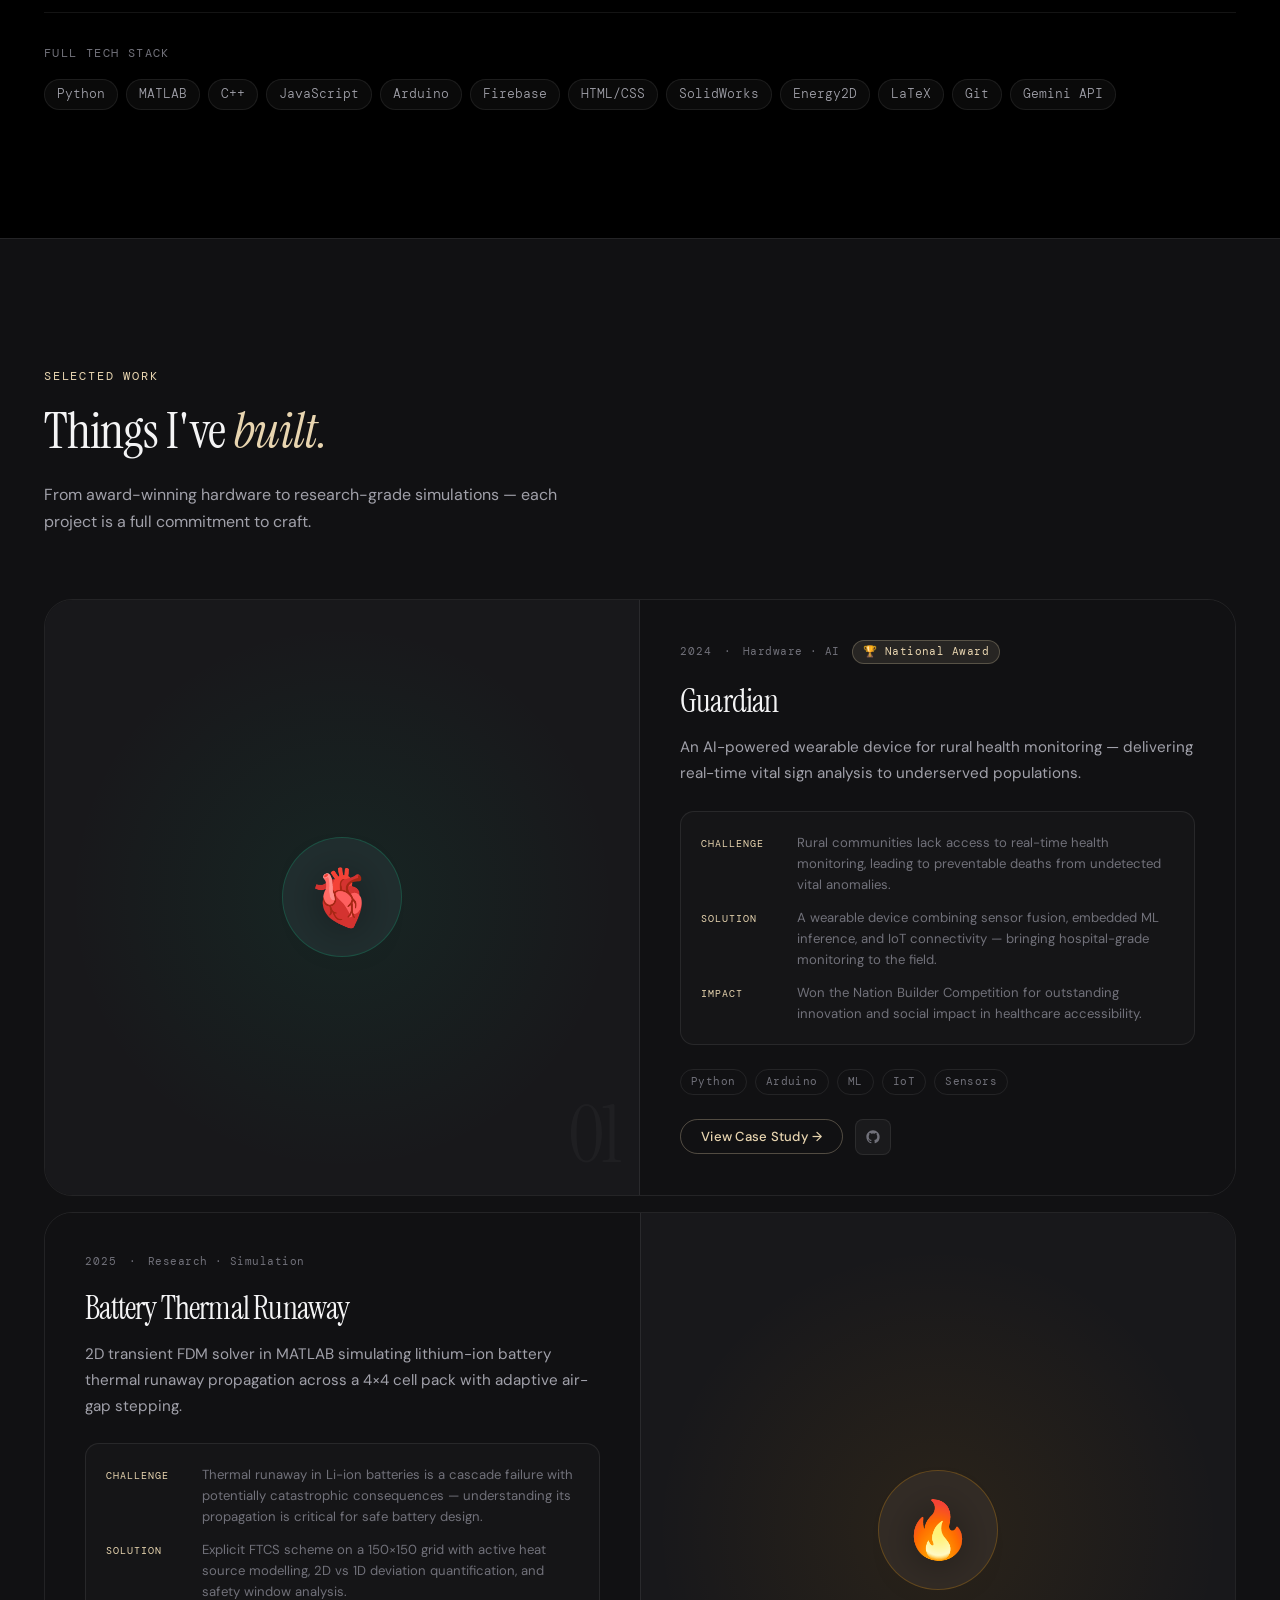
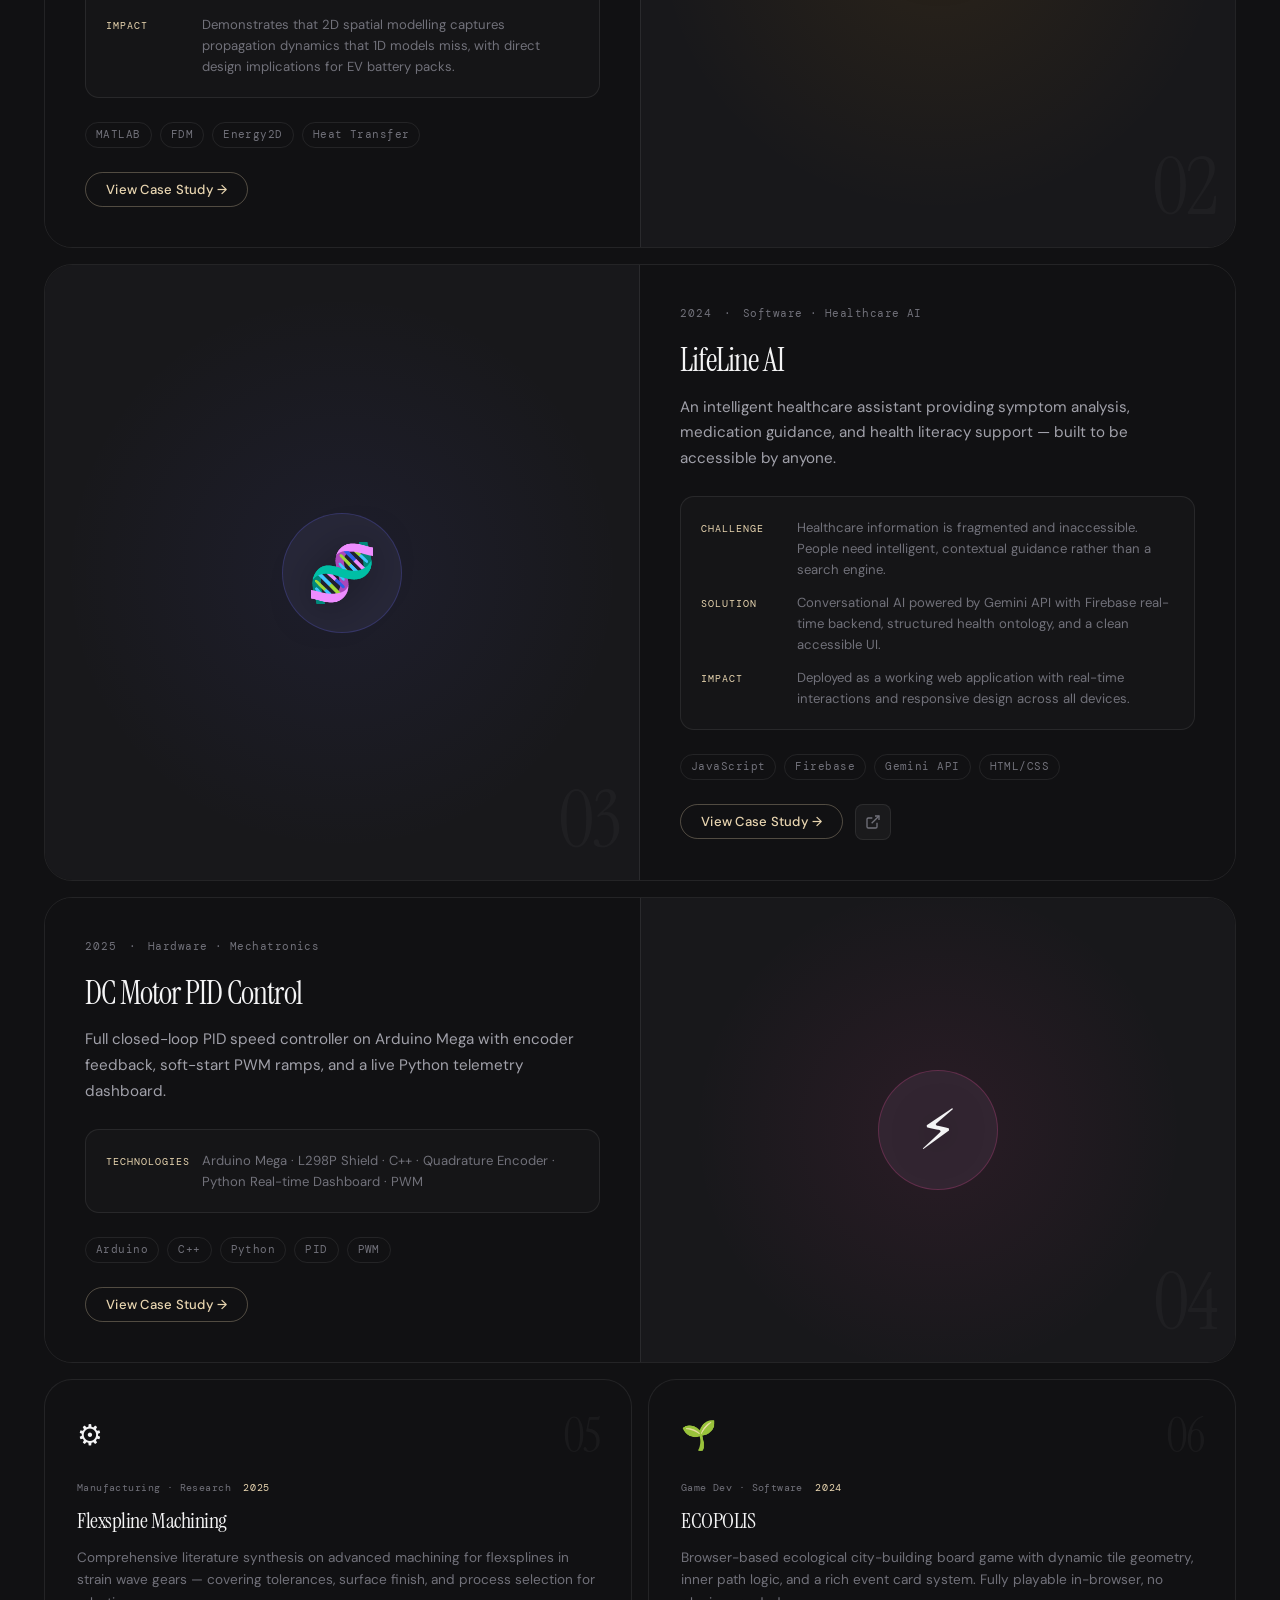
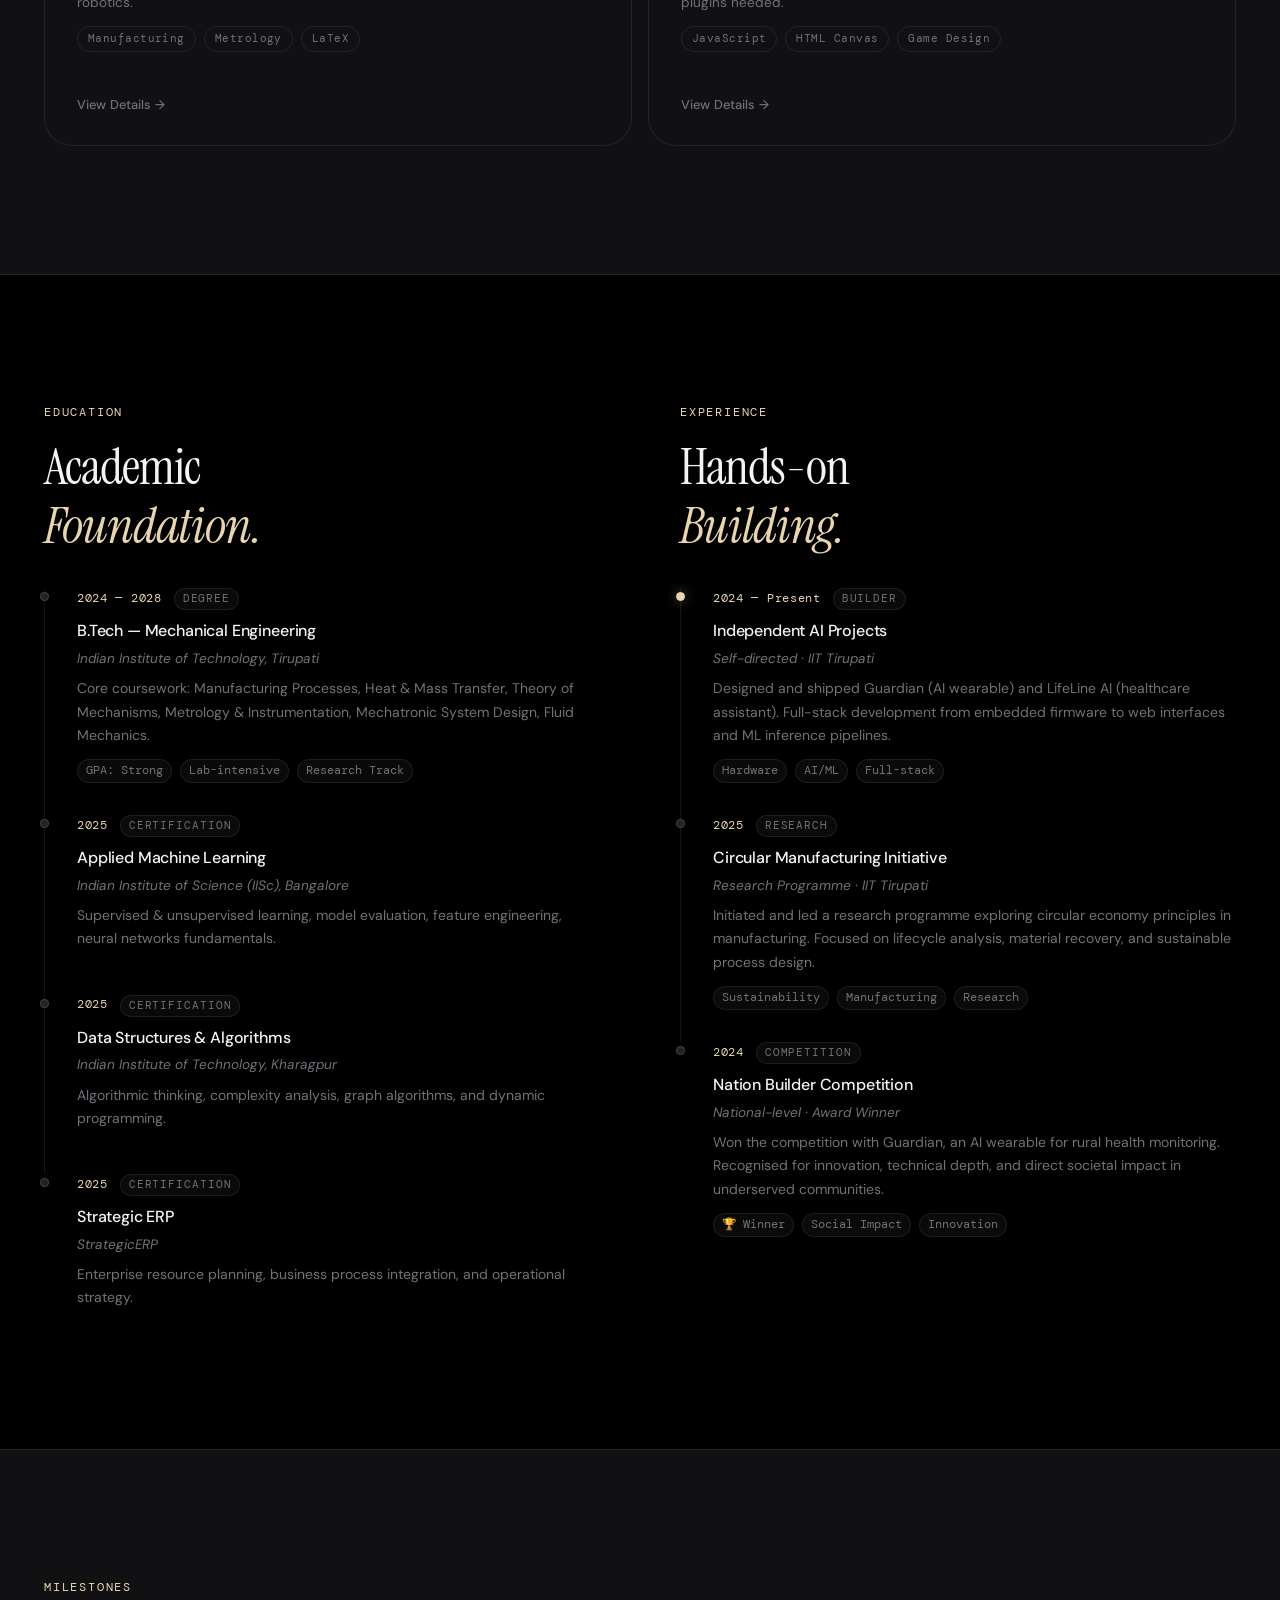
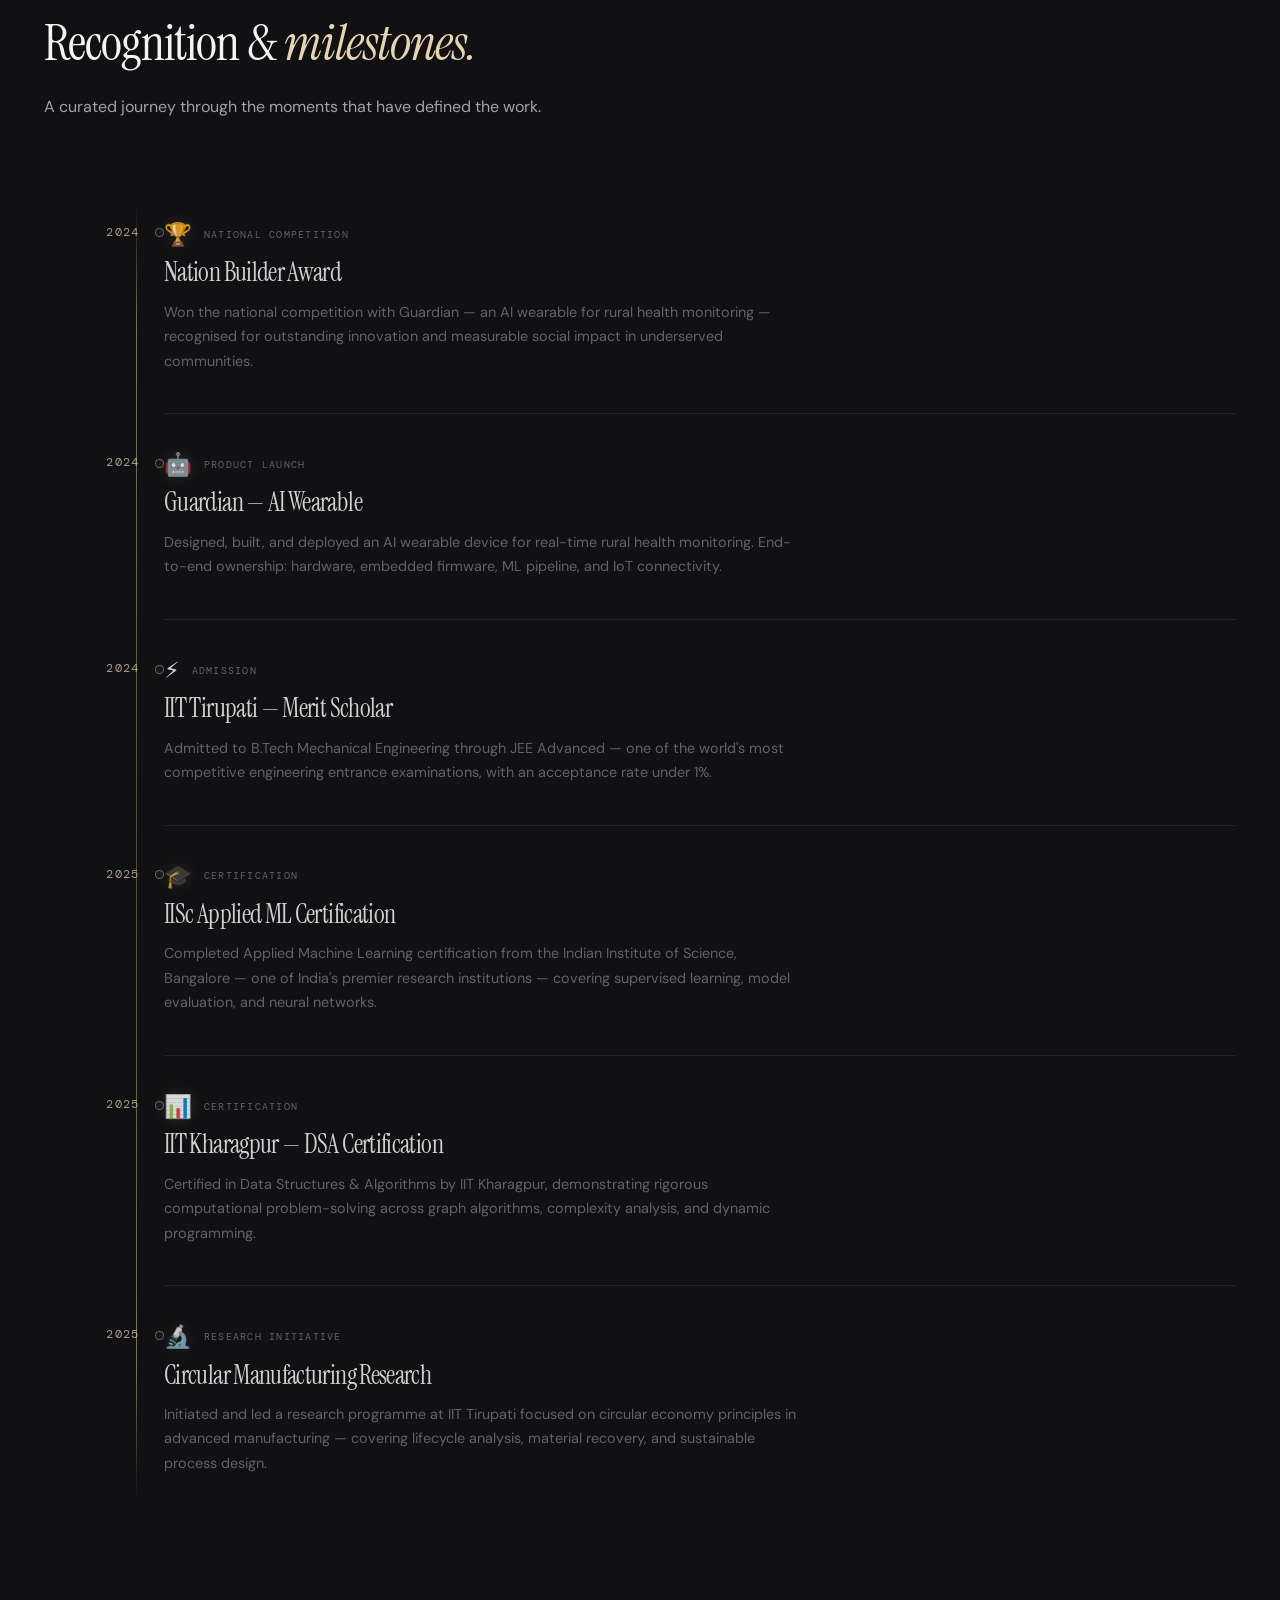
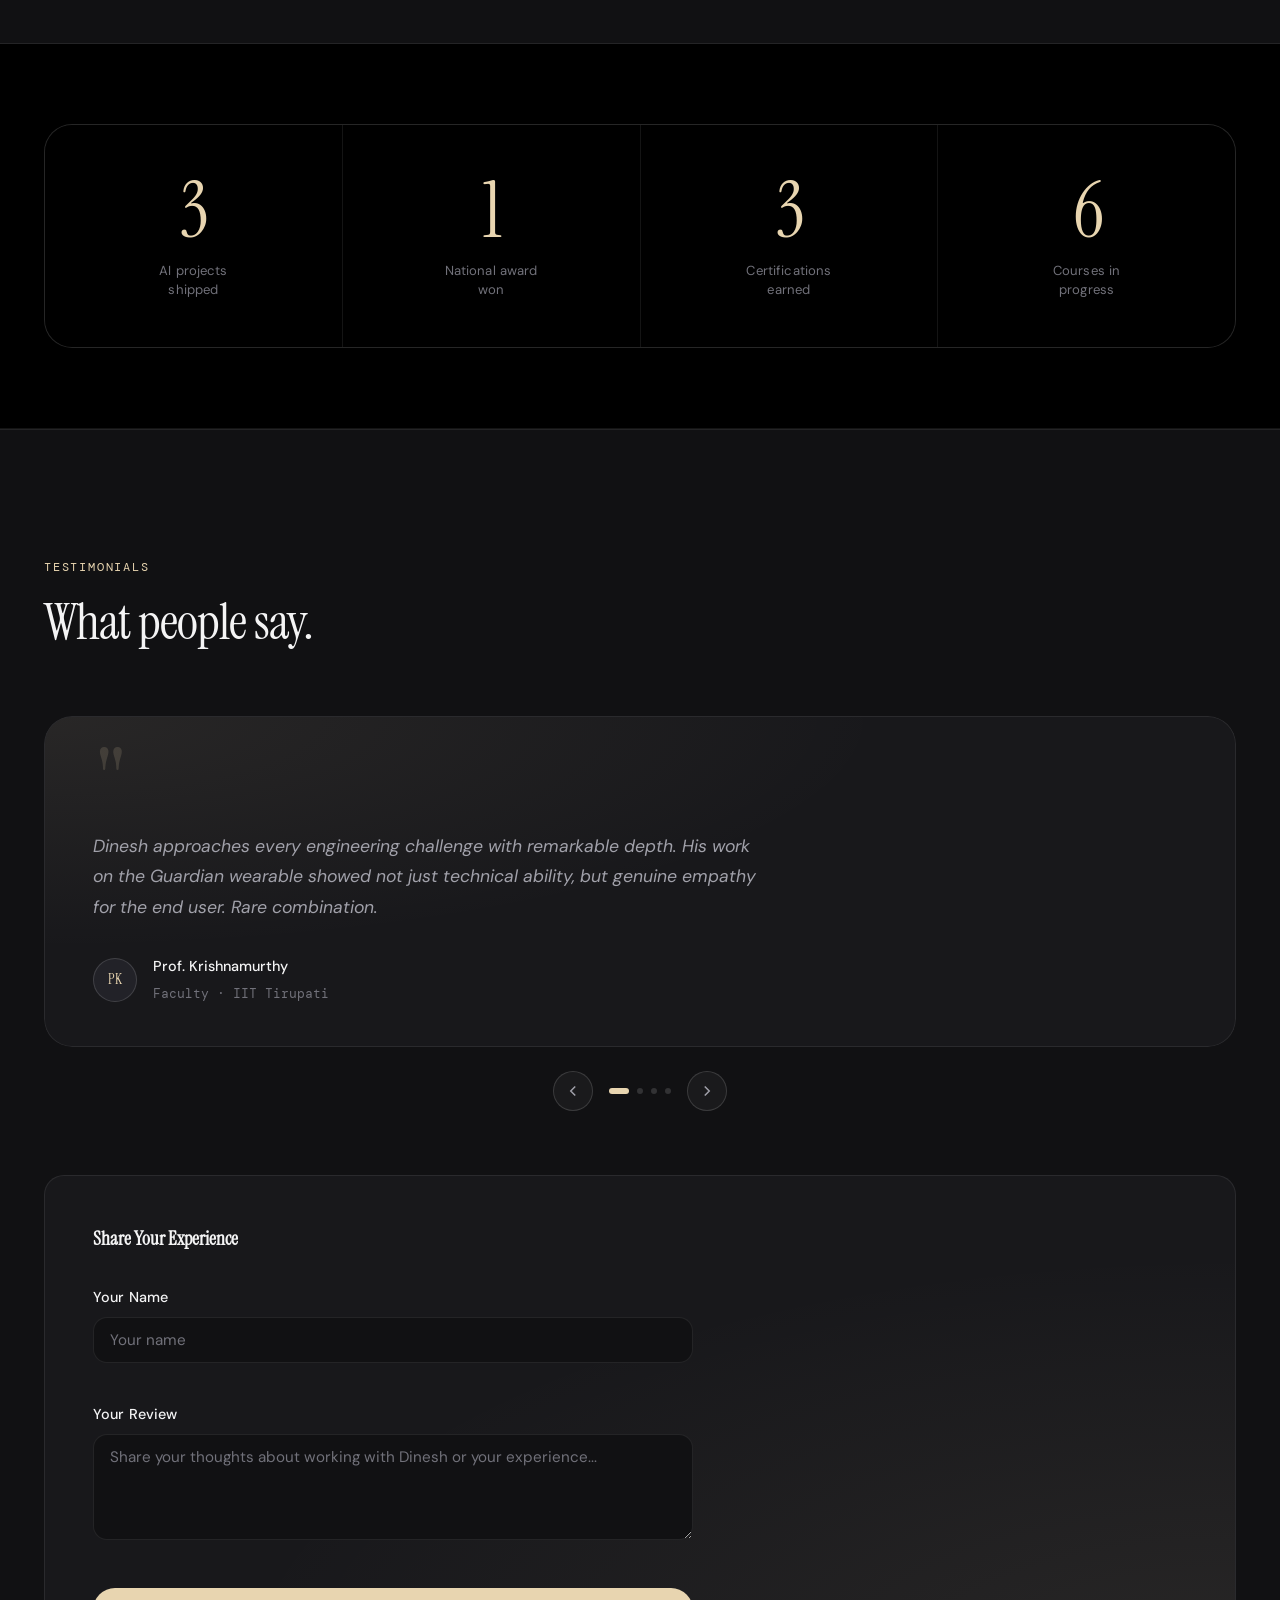
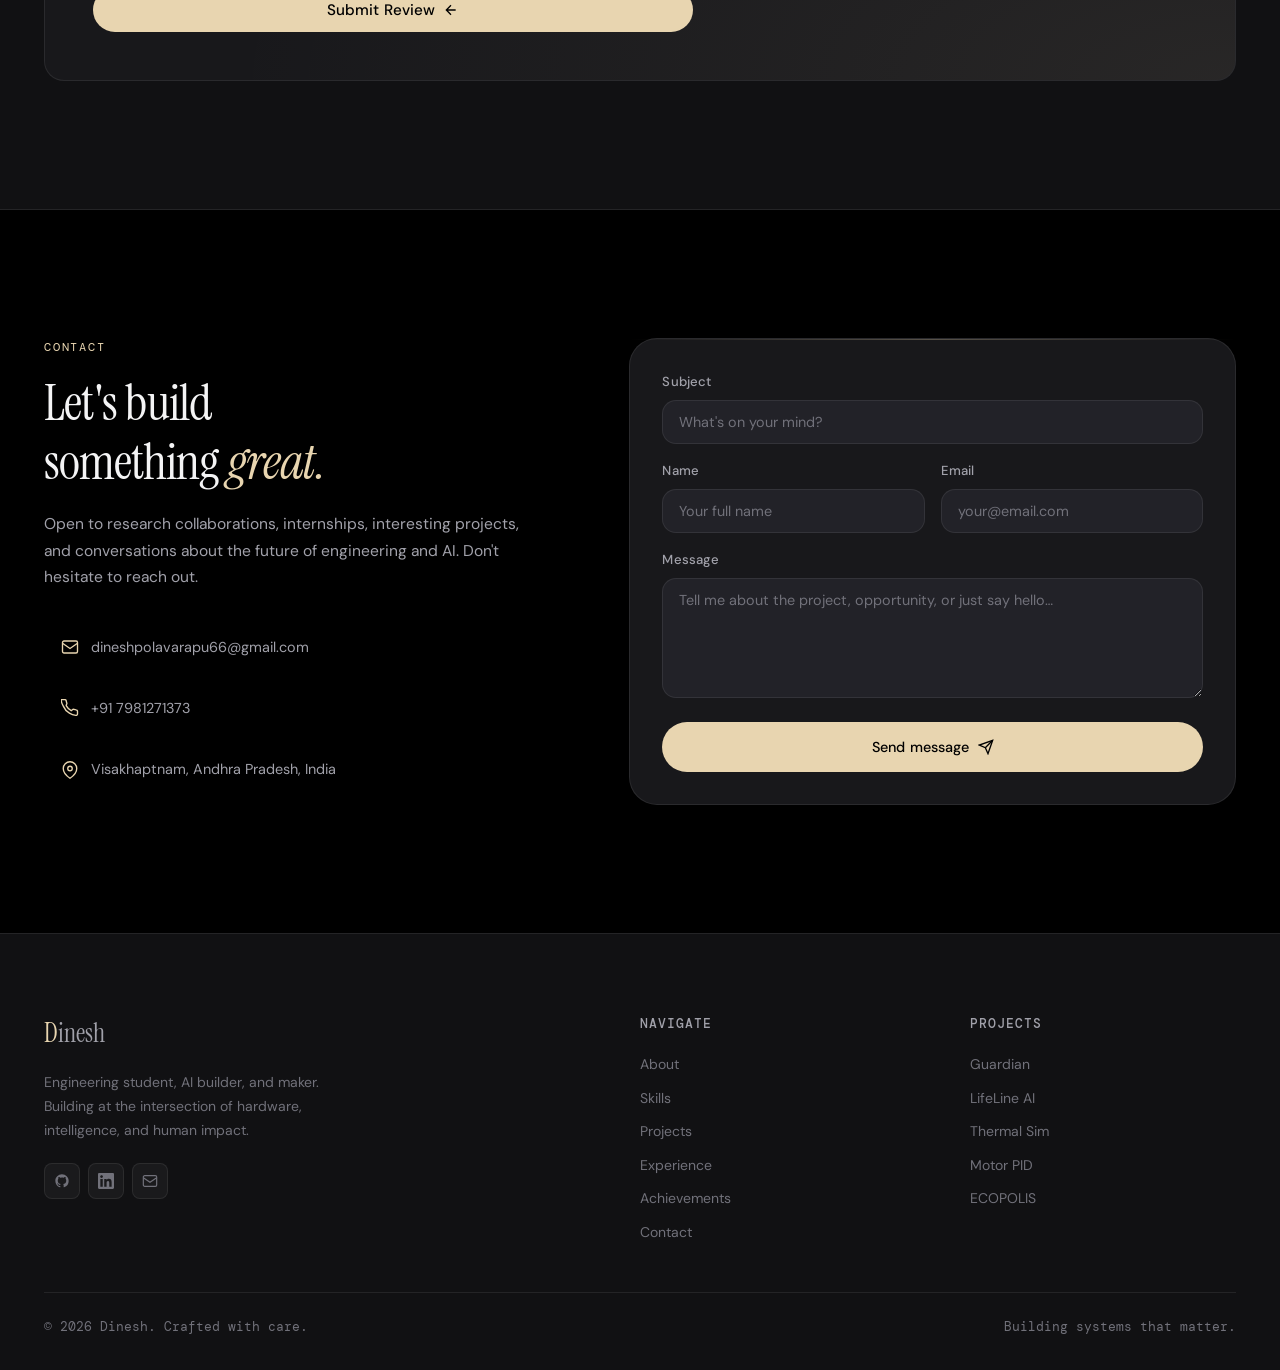
==== commit 280f5a4a: "Improved presentation of section blocks" ====
--- a/index.html
+++ b/index.html
@@ -111,16 +111,16 @@
         </div>
 
         <div class="hero-socials reveal-up" style="--delay: 0.4s">
-          <a href="#" class="social-link" aria-label="GitHub" target="_blank" rel="noopener">
+          <a href="https://github.com/WentiQ" class="social-link" aria-label="GitHub" target="_blank" rel="noopener">
             <svg viewBox="0 0 24 24" fill="currentColor" aria-hidden="true"><path d="M12 2C6.477 2 2 6.484 2 12.017c0 4.425 2.865 8.18 6.839 9.504.5.092.682-.217.682-.483 0-.237-.008-.868-.013-1.703-2.782.605-3.369-1.343-3.369-1.343-.454-1.158-1.11-1.466-1.11-1.466-.908-.62.069-.608.069-.608 1.003.07 1.531 1.032 1.531 1.032.892 1.53 2.341 1.088 2.91.832.092-.647.35-1.088.636-1.338-2.22-.253-4.555-1.113-4.555-4.951 0-1.093.39-1.988 1.029-2.688-.103-.253-.446-1.272.098-2.65 0 0 .84-.27 2.75 1.026A9.564 9.564 0 0112 6.844c.85.004 1.705.115 2.504.337 1.909-1.296 2.747-1.027 2.747-1.027.546 1.379.202 2.398.1 2.651.64.7 1.028 1.595 1.028 2.688 0 3.848-2.339 4.695-4.566 4.943.359.309.678.92.678 1.855 0 1.338-.012 2.419-.012 2.747 0 .268.18.58.688.482A10.019 10.019 0 0022 12.017C22 6.484 17.522 2 12 2z"/></svg>
           </a>
-          <a href="#" class="social-link" aria-label="LinkedIn" target="_blank" rel="noopener">
+          <a href="https://www.linkedin.com/in/dinesh-polavarapu-134029306" class="social-link" aria-label="LinkedIn" target="_blank" rel="noopener">
             <svg viewBox="0 0 24 24" fill="currentColor" aria-hidden="true"><path d="M20.447 20.452h-3.554v-5.569c0-1.328-.027-3.037-1.852-3.037-1.853 0-2.136 1.445-2.136 2.939v5.667H9.351V9h3.414v1.561h.046c.477-.9 1.637-1.85 3.37-1.85 3.601 0 4.267 2.37 4.267 5.455v6.286zM5.337 7.433c-1.144 0-2.063-.926-2.063-2.065 0-1.138.92-2.063 2.063-2.063 1.14 0 2.064.925 2.064 2.063 0 1.139-.925 2.065-2.064 2.065zm1.782 13.019H3.555V9h3.564v11.452zM22.225 0H1.771C.792 0 0 .774 0 1.729v20.542C0 23.227.792 24 1.771 24h20.451C23.2 24 24 23.227 24 22.271V1.729C24 .774 23.2 0 22.222 0h.003z"/></svg>
           </a>
-          <a href="#" class="social-link" aria-label="Twitter / X" target="_blank" rel="noopener">
+          <a href="https://x.com/DINESH600282IIT" class="social-link" aria-label="Twitter / X" target="_blank" rel="noopener">
             <svg viewBox="0 0 24 24" fill="currentColor" aria-hidden="true"><path d="M18.244 2.25h3.308l-7.227 8.26 8.502 11.24H16.17l-4.714-6.231-5.401 6.231H2.744l7.73-8.835L1.254 2.25H8.08l4.253 5.622 5.911-5.622zm-1.161 17.52h1.833L7.084 4.126H5.117z"/></svg>
           </a>
-          <a href="mailto:dinesh@example.com" class="social-link" aria-label="Email">
+          <a href="mailto:dineshpolavarapu66@gmail.com" class="social-link" aria-label="Email">
             <svg viewBox="0 0 24 24" fill="none" stroke="currentColor" stroke-width="1.8" aria-hidden="true"><rect x="2" y="4" width="20" height="16" rx="2"/><path d="m22 7-10 7L2 7"/></svg>
           </a>
         </div>
@@ -213,83 +213,109 @@
     ═══════════════════════════════════════ -->
     <section id="skills" class="skills section" aria-label="Skills and technologies">
       <div class="container">
-        <div class="section-header">
-          <div class="section-label reveal-up">Skills</div>
-          <h2 class="section-title reveal-up" style="--delay:0.05s">Tools of the trade.</h2>
-          <p class="section-sub reveal-up" style="--delay:0.1s">A toolkit built across engineering, programming, and design — everything needed to take ideas from concept to prototype to product.</p>
-        </div>
-
-        <div class="skills-grid">
-          <!-- Engineering -->
-          <div class="skill-card reveal-up" style="--delay:0.0s">
-            <div class="skill-icon" aria-hidden="true">⚙️</div>
-            <h3 class="skill-name">Mechanical Engineering</h3>
-            <p class="skill-desc">Heat transfer, manufacturing processes, metrology, mechanisms & machines, mechatronics</p>
-            <div class="skill-bar" role="progressbar" aria-valuenow="85" aria-valuemin="0" aria-valuemax="100" aria-label="Mechanical Engineering proficiency 85%">
-              <div class="skill-fill" data-width="85"></div>
-            </div>
-            <span class="skill-percent">85%</span>
-          </div>
-
-          <!-- CAD / Simulation -->
-          <div class="skill-card reveal-up" style="--delay:0.05s">
-            <div class="skill-icon" aria-hidden="true">🖥️</div>
-            <h3 class="skill-name">CAD & Simulation</h3>
-            <p class="skill-desc">MATLAB, FDM solvers, Energy2D thermal simulation, SolidWorks, ANSYS basics</p>
-            <div class="skill-bar" role="progressbar" aria-valuenow="78" aria-valuemin="0" aria-valuemax="100" aria-label="CAD and Simulation proficiency 78%">
-              <div class="skill-fill" data-width="78"></div>
-            </div>
-            <span class="skill-percent">78%</span>
+        <div class="skills-editorial-header reveal-up">
+          <div class="section-label">Expertise</div>
+          <h2 class="section-title" style="--delay:0.05s">Tools of the <em>trade.</em></h2>
+          <p class="section-sub" style="--delay:0.1s">A toolkit built across engineering, programming, and design — everything needed to take ideas from concept to prototype to product.</p>
+        </div>
+
+        <div class="expertise-list">
+
+          <!-- Mechanical Engineering -->
+          <div class="expertise-row reveal-up" style="--delay:0.05s">
+            <div class="expertise-left">
+              <div class="expertise-icon" aria-hidden="true">⚙️</div>
+              <div class="expertise-identity">
+                <div class="expertise-number">01</div>
+                <h3 class="expertise-name">Mechanical Engineering</h3>
+                <span class="expertise-badge expert">Expert</span>
+              </div>
+            </div>
+            <div class="expertise-right">
+              <p class="expertise-desc">Deep foundation in heat transfer, advanced manufacturing processes, metrology and precision measurement, theory of mechanisms, and mechatronic system design.</p>
+              <div class="expertise-techs">
+                <span>SolidWorks</span><span>ANSYS</span><span>FDM Solvers</span><span>Energy2D</span><span>MATLAB</span>
+              </div>
+            </div>
           </div>
 
           <!-- Programming -->
-          <div class="skill-card reveal-up" style="--delay:0.1s">
-            <div class="skill-icon" aria-hidden="true">💻</div>
-            <h3 class="skill-name">Programming</h3>
-            <p class="skill-desc">Python, C/C++, JavaScript, Arduino, MATLAB, HTML/CSS, Firebase</p>
-            <div class="skill-bar" role="progressbar" aria-valuenow="82" aria-valuemin="0" aria-valuemax="100" aria-label="Programming proficiency 82%">
-              <div class="skill-fill" data-width="82"></div>
-            </div>
-            <span class="skill-percent">82%</span>
-          </div>
-
-          <!-- AI / ML -->
-          <div class="skill-card reveal-up" style="--delay:0.15s">
-            <div class="skill-icon" aria-hidden="true">🧠</div>
-            <h3 class="skill-name">AI & Machine Learning</h3>
-            <p class="skill-desc">Applied ML (IISc), AI wearable development, LLM integration, Gemini API, sensor fusion</p>
-            <div class="skill-bar" role="progressbar" aria-valuenow="75" aria-valuemin="0" aria-valuemax="100" aria-label="AI and ML proficiency 75%">
-              <div class="skill-fill" data-width="75"></div>
-            </div>
-            <span class="skill-percent">75%</span>
+          <div class="expertise-row reveal-up" style="--delay:0.1s">
+            <div class="expertise-left">
+              <div class="expertise-icon" aria-hidden="true">💻</div>
+              <div class="expertise-identity">
+                <div class="expertise-number">02</div>
+                <h3 class="expertise-name">Programming</h3>
+                <span class="expertise-badge advanced">Advanced</span>
+              </div>
+            </div>
+            <div class="expertise-right">
+              <p class="expertise-desc">Full-stack capability from embedded firmware to web applications. Comfortable building production systems end-to-end — from sensor interfaces to cloud integrations.</p>
+              <div class="expertise-techs">
+                <span>Python</span><span>C/C++</span><span>JavaScript</span><span>MATLAB</span><span>Arduino</span><span>Firebase</span><span>HTML/CSS</span>
+              </div>
+            </div>
+          </div>
+
+          <!-- AI & Machine Learning -->
+          <div class="expertise-row reveal-up" style="--delay:0.15s">
+            <div class="expertise-left">
+              <div class="expertise-icon" aria-hidden="true">🧠</div>
+              <div class="expertise-identity">
+                <div class="expertise-number">03</div>
+                <h3 class="expertise-name">AI & Machine Learning</h3>
+                <span class="expertise-badge advanced">Advanced</span>
+              </div>
+            </div>
+            <div class="expertise-right">
+              <p class="expertise-desc">Applied ML from IISc. Built production AI systems including sensor fusion pipelines and LLM-integrated healthcare assistants. Comfortable with model evaluation and real-world deployment.</p>
+              <div class="expertise-techs">
+                <span>Gemini API</span><span>Sensor Fusion</span><span>LLM Integration</span><span>Model Evaluation</span>
+              </div>
+            </div>
           </div>
 
           <!-- Embedded Systems -->
-          <div class="skill-card reveal-up" style="--delay:0.2s">
-            <div class="skill-icon" aria-hidden="true">🔌</div>
-            <h3 class="skill-name">Embedded Systems</h3>
-            <p class="skill-desc">Arduino Mega, L298P motor control, PID controllers, encoder interfacing, PWM signals</p>
-            <div class="skill-bar" role="progressbar" aria-valuenow="80" aria-valuemin="0" aria-valuemax="100" aria-label="Embedded Systems proficiency 80%">
-              <div class="skill-fill" data-width="80"></div>
-            </div>
-            <span class="skill-percent">80%</span>
+          <div class="expertise-row reveal-up" style="--delay:0.2s">
+            <div class="expertise-left">
+              <div class="expertise-icon" aria-hidden="true">🔌</div>
+              <div class="expertise-identity">
+                <div class="expertise-number">04</div>
+                <h3 class="expertise-name">Embedded Systems</h3>
+                <span class="expertise-badge advanced">Advanced</span>
+              </div>
+            </div>
+            <div class="expertise-right">
+              <p class="expertise-desc">Hands-on with real hardware: Arduino-based PID control loops, encoder interfacing, motor driver calibration, PWM signals, and real-time telemetry dashboards.</p>
+              <div class="expertise-techs">
+                <span>Arduino Mega</span><span>L298P Motor Control</span><span>PID Controllers</span><span>Quadrature Encoders</span>
+              </div>
+            </div>
           </div>
 
           <!-- Research & Writing -->
-          <div class="skill-card reveal-up" style="--delay:0.25s">
-            <div class="skill-icon" aria-hidden="true">📝</div>
-            <h3 class="skill-name">Research & Technical Writing</h3>
-            <p class="skill-desc">Literature synthesis, term paper authoring, data visualisation, LaTeX, structured presentations</p>
-            <div class="skill-bar" role="progressbar" aria-valuenow="88" aria-valuemin="0" aria-valuemax="100" aria-label="Research and Writing proficiency 88%">
-              <div class="skill-fill" data-width="88"></div>
-            </div>
-            <span class="skill-percent">88%</span>
-          </div>
-        </div>
-
-        <!-- Tech Stack Pills -->
+          <div class="expertise-row reveal-up" style="--delay:0.25s">
+            <div class="expertise-left">
+              <div class="expertise-icon" aria-hidden="true">📝</div>
+              <div class="expertise-identity">
+                <div class="expertise-number">05</div>
+                <h3 class="expertise-name">Research & Technical Writing</h3>
+                <span class="expertise-badge expert">Expert</span>
+              </div>
+            </div>
+            <div class="expertise-right">
+              <p class="expertise-desc">Publication-quality literature synthesis and technical paper authoring. Experienced with structured academic writing, data visualisation for research, and LaTeX typesetting.</p>
+              <div class="expertise-techs">
+                <span>LaTeX</span><span>Literature Review</span><span>Data Visualisation</span><span>Academic Writing</span>
+              </div>
+            </div>
+          </div>
+
+        </div>
+
+        <!-- Tech Stack -->
         <div class="stack-section reveal-up" style="--delay:0.3s">
-          <div class="stack-label">Tech Stack</div>
+          <div class="stack-label">Full Tech Stack</div>
           <div class="stack-pills" role="list">
             <span role="listitem">Python</span>
             <span role="listitem">MATLAB</span>
@@ -314,149 +340,214 @@
     <section id="projects" class="projects section" aria-label="Projects portfolio">
       <div class="container">
         <div class="section-header">
-          <div class="section-label reveal-up">Projects</div>
-          <h2 class="section-title reveal-up" style="--delay:0.05s">Things I've built.</h2>
+          <div class="section-label reveal-up">Selected Work</div>
+          <h2 class="section-title reveal-up" style="--delay:0.05s">Things I've <em>built.</em></h2>
           <p class="section-sub reveal-up" style="--delay:0.1s">From award-winning hardware to research-grade simulations — each project is a full commitment to craft.</p>
         </div>
 
-        <!-- Filter Bar -->
-        <div class="filter-bar reveal-up" style="--delay:0.15s" role="tablist" aria-label="Project category filter">
-          <button class="filter-btn active" data-filter="all" role="tab" aria-selected="true">All</button>
-          <button class="filter-btn" data-filter="hardware" role="tab" aria-selected="false">Hardware</button>
-          <button class="filter-btn" data-filter="software" role="tab" aria-selected="false">Software</button>
-          <button class="filter-btn" data-filter="research" role="tab" aria-selected="false">Research</button>
-        </div>
-
-        <div class="projects-grid" id="projectsGrid">
-          <!-- Guardian -->
-          <article class="project-card reveal-up" data-category="hardware" style="--delay:0.0s" tabindex="0" aria-label="Guardian project">
-            <div class="project-visual" style="--accent: #10b981">
-              <div class="project-visual-icon" aria-hidden="true">🫀</div>
-              <div class="project-visual-bg" aria-hidden="true"></div>
-            </div>
-            <div class="project-content">
-              <div class="project-tags">
-                <span class="project-tag">AI Wearable</span>
-                <span class="project-tag">Hardware</span>
-                <span class="project-tag award-tag">🏆 National Award</span>
-              </div>
-              <h3 class="project-title">Guardian</h3>
-              <p class="project-desc">An AI-powered wearable device for rural health monitoring. Guardian delivers real-time vital sign analysis to underserved populations, winning the Nation Builder Competition for its social impact.</p>
-              <div class="project-stack">Python · Sensors · Arduino · ML · IoT</div>
-              <div class="project-links">
-                <button class="project-detail-btn" data-project="guardian" aria-label="View Guardian details">View Details</button>
-                <a href="#" class="project-link-icon" aria-label="GitHub" target="_blank" rel="noopener">
-                  <svg viewBox="0 0 24 24" fill="currentColor" aria-hidden="true"><path d="M12 2C6.477 2 2 6.484 2 12.017c0 4.425 2.865 8.18 6.839 9.504.5.092.682-.217.682-.483 0-.237-.008-.868-.013-1.703-2.782.605-3.369-1.343-3.369-1.343-.454-1.158-1.11-1.466-1.11-1.466-.908-.62.069-.608.069-.608 1.003.07 1.531 1.032 1.531 1.032.892 1.53 2.341 1.088 2.91.832.092-.647.35-1.088.636-1.338-2.22-.253-4.555-1.113-4.555-4.951 0-1.093.39-1.988 1.029-2.688-.103-.253-.446-1.272.098-2.65 0 0 .84-.27 2.75 1.026A9.564 9.564 0 0112 6.844c.85.004 1.705.115 2.504.337 1.909-1.296 2.747-1.027 2.747-1.027.546 1.379.202 2.398.1 2.651.64.7 1.028 1.595 1.028 2.688 0 3.848-2.339 4.695-4.566 4.943.359.309.678.92.678 1.855 0 1.338-.012 2.419-.012 2.747 0 .268.18.58.688.482A10.019 10.019 0 0022 12.017C22 6.484 17.522 2 12 2z"/></svg>
+        <!-- Featured Projects — Alternating Layout -->
+        <div class="featured-projects">
+
+          <!-- Project 01 — Guardian -->
+          <article class="featured-project fp-left reveal-up" data-category="hardware" style="--delay:0.0s">
+            <div class="fp-visual">
+              <div class="fp-visual-inner">
+                <div class="fp-visual-glow" style="--proj-color: #10b981"></div>
+                <div class="fp-icon-wrap" style="--proj-color: #10b981">
+                  <span class="fp-icon" aria-hidden="true">🫀</span>
+                </div>
+                <div class="fp-number-bg">01</div>
+              </div>
+            </div>
+            <div class="fp-content">
+              <div class="fp-meta">
+                <span class="fp-year">2024</span>
+                <span class="fp-cat">Hardware · AI</span>
+                <span class="fp-award">🏆 National Award</span>
+              </div>
+              <h3 class="fp-title">Guardian</h3>
+              <p class="fp-lead">An AI-powered wearable device for rural health monitoring — delivering real-time vital sign analysis to underserved populations.</p>
+              <div class="fp-details">
+                <div class="fp-detail-row">
+                  <span class="fp-detail-label">Challenge</span>
+                  <p class="fp-detail-text">Rural communities lack access to real-time health monitoring, leading to preventable deaths from undetected vital anomalies.</p>
+                </div>
+                <div class="fp-detail-row">
+                  <span class="fp-detail-label">Solution</span>
+                  <p class="fp-detail-text">A wearable device combining sensor fusion, embedded ML inference, and IoT connectivity — bringing hospital-grade monitoring to the field.</p>
+                </div>
+                <div class="fp-detail-row">
+                  <span class="fp-detail-label">Impact</span>
+                  <p class="fp-detail-text">Won the Nation Builder Competition for outstanding innovation and social impact in healthcare accessibility.</p>
+                </div>
+              </div>
+              <div class="fp-tech-row">
+                <span>Python</span><span>Arduino</span><span>ML</span><span>IoT</span><span>Sensors</span>
+              </div>
+              <div class="fp-actions">
+                <button class="fp-case-btn" data-project="guardian">View Case Study →</button>
+                <a href="#" class="fp-link" aria-label="GitHub" target="_blank" rel="noopener">
+                  <svg viewBox="0 0 24 24" fill="currentColor" width="16" height="16"><path d="M12 2C6.477 2 2 6.484 2 12.017c0 4.425 2.865 8.18 6.839 9.504.5.092.682-.217.682-.483 0-.237-.008-.868-.013-1.703-2.782.605-3.369-1.343-3.369-1.343-.454-1.158-1.11-1.466-1.11-1.466-.908-.62.069-.608.069-.608 1.003.07 1.531 1.032 1.531 1.032.892 1.53 2.341 1.088 2.91.832.092-.647.35-1.088.636-1.338-2.22-.253-4.555-1.113-4.555-4.951 0-1.093.39-1.988 1.029-2.688-.103-.253-.446-1.272.098-2.65 0 0 .84-.27 2.75 1.026A9.564 9.564 0 0112 6.844c.85.004 1.705.115 2.504.337 1.909-1.296 2.747-1.027 2.747-1.027.546 1.379.202 2.398.1 2.651.64.7 1.028 1.595 1.028 2.688 0 3.848-2.339 4.695-4.566 4.943.359.309.678.92.678 1.855 0 1.338-.012 2.419-.012 2.747 0 .268.18.58.688.482A10.019 10.019 0 0022 12.017C22 6.484 17.522 2 12 2z"/></svg>
                 </a>
               </div>
             </div>
           </article>
 
-          <!-- LifeLine AI -->
-          <article class="project-card reveal-up" data-category="software" style="--delay:0.05s" tabindex="0" aria-label="LifeLine AI project">
-            <div class="project-visual" style="--accent: #6366f1">
-              <div class="project-visual-icon" aria-hidden="true">🧬</div>
-              <div class="project-visual-bg" aria-hidden="true"></div>
-            </div>
-            <div class="project-content">
-              <div class="project-tags">
-                <span class="project-tag">Healthcare AI</span>
-                <span class="project-tag">Software</span>
-              </div>
-              <h3 class="project-title">LifeLine AI</h3>
-              <p class="project-desc">An intelligent healthcare assistant that provides symptom analysis, medication guidance, and health literacy support. Built with Gemini API and Firebase for real-time interactions.</p>
-              <div class="project-stack">JavaScript · Firebase · Gemini API · HTML/CSS</div>
-              <div class="project-links">
-                <button class="project-detail-btn" data-project="lifeline" aria-label="View LifeLine AI details">View Details</button>
-                <a href="#" class="project-link-icon" aria-label="Live demo" target="_blank" rel="noopener">
-                  <svg viewBox="0 0 24 24" fill="none" stroke="currentColor" stroke-width="2" aria-hidden="true"><path d="M18 13v6a2 2 0 01-2 2H5a2 2 0 01-2-2V8a2 2 0 012-2h6"/><polyline points="15 3 21 3 21 9"/><line x1="10" y1="14" x2="21" y2="3"/></svg>
+          <!-- Project 02 — Battery Thermal Runaway -->
+          <article class="featured-project fp-right reveal-up" data-category="research" style="--delay:0.05s">
+            <div class="fp-content">
+              <div class="fp-meta">
+                <span class="fp-year">2025</span>
+                <span class="fp-cat">Research · Simulation</span>
+              </div>
+              <h3 class="fp-title">Battery Thermal Runaway</h3>
+              <p class="fp-lead">2D transient FDM solver in MATLAB simulating lithium-ion battery thermal runaway propagation across a 4×4 cell pack with adaptive air-gap stepping.</p>
+              <div class="fp-details">
+                <div class="fp-detail-row">
+                  <span class="fp-detail-label">Challenge</span>
+                  <p class="fp-detail-text">Thermal runaway in Li-ion batteries is a cascade failure with potentially catastrophic consequences — understanding its propagation is critical for safe battery design.</p>
+                </div>
+                <div class="fp-detail-row">
+                  <span class="fp-detail-label">Solution</span>
+                  <p class="fp-detail-text">Explicit FTCS scheme on a 150×150 grid with active heat source modelling, 2D vs 1D deviation quantification, and safety window analysis.</p>
+                </div>
+                <div class="fp-detail-row">
+                  <span class="fp-detail-label">Impact</span>
+                  <p class="fp-detail-text">Demonstrates that 2D spatial modelling captures propagation dynamics that 1D models miss, with direct design implications for EV battery packs.</p>
+                </div>
+              </div>
+              <div class="fp-tech-row">
+                <span>MATLAB</span><span>FDM</span><span>Energy2D</span><span>Heat Transfer</span>
+              </div>
+              <div class="fp-actions">
+                <button class="fp-case-btn" data-project="thermal">View Case Study →</button>
+              </div>
+            </div>
+            <div class="fp-visual">
+              <div class="fp-visual-inner">
+                <div class="fp-visual-glow" style="--proj-color: #f59e0b"></div>
+                <div class="fp-icon-wrap" style="--proj-color: #f59e0b">
+                  <span class="fp-icon" aria-hidden="true">🔥</span>
+                </div>
+                <div class="fp-number-bg">02</div>
+              </div>
+            </div>
+          </article>
+
+          <!-- Project 03 — LifeLine AI -->
+          <article class="featured-project fp-left reveal-up" data-category="software" style="--delay:0.1s">
+            <div class="fp-visual">
+              <div class="fp-visual-inner">
+                <div class="fp-visual-glow" style="--proj-color: #6366f1"></div>
+                <div class="fp-icon-wrap" style="--proj-color: #6366f1">
+                  <span class="fp-icon" aria-hidden="true">🧬</span>
+                </div>
+                <div class="fp-number-bg">03</div>
+              </div>
+            </div>
+            <div class="fp-content">
+              <div class="fp-meta">
+                <span class="fp-year">2024</span>
+                <span class="fp-cat">Software · Healthcare AI</span>
+              </div>
+              <h3 class="fp-title">LifeLine AI</h3>
+              <p class="fp-lead">An intelligent healthcare assistant providing symptom analysis, medication guidance, and health literacy support — built to be accessible by anyone.</p>
+              <div class="fp-details">
+                <div class="fp-detail-row">
+                  <span class="fp-detail-label">Challenge</span>
+                  <p class="fp-detail-text">Healthcare information is fragmented and inaccessible. People need intelligent, contextual guidance rather than a search engine.</p>
+                </div>
+                <div class="fp-detail-row">
+                  <span class="fp-detail-label">Solution</span>
+                  <p class="fp-detail-text">Conversational AI powered by Gemini API with Firebase real-time backend, structured health ontology, and a clean accessible UI.</p>
+                </div>
+                <div class="fp-detail-row">
+                  <span class="fp-detail-label">Impact</span>
+                  <p class="fp-detail-text">Deployed as a working web application with real-time interactions and responsive design across all devices.</p>
+                </div>
+              </div>
+              <div class="fp-tech-row">
+                <span>JavaScript</span><span>Firebase</span><span>Gemini API</span><span>HTML/CSS</span>
+              </div>
+              <div class="fp-actions">
+                <button class="fp-case-btn" data-project="lifeline">View Case Study →</button>
+                <a href="#" class="fp-link" aria-label="Live demo" target="_blank" rel="noopener">
+                  <svg viewBox="0 0 24 24" fill="none" stroke="currentColor" stroke-width="2" width="16" height="16"><path d="M18 13v6a2 2 0 01-2 2H5a2 2 0 01-2-2V8a2 2 0 012-2h6"/><polyline points="15 3 21 3 21 9"/><line x1="10" y1="14" x2="21" y2="3"/></svg>
                 </a>
               </div>
             </div>
           </article>
 
-          <!-- Battery Thermal Runaway -->
-          <article class="project-card reveal-up" data-category="research" style="--delay:0.1s" tabindex="0" aria-label="Battery Thermal Runaway Simulation project">
-            <div class="project-visual" style="--accent: #f59e0b">
-              <div class="project-visual-icon" aria-hidden="true">🔥</div>
-              <div class="project-visual-bg" aria-hidden="true"></div>
-            </div>
-            <div class="project-content">
-              <div class="project-tags">
-                <span class="project-tag">Heat Transfer</span>
-                <span class="project-tag">Research</span>
-              </div>
-              <h3 class="project-title">Battery Thermal Runaway Simulation</h3>
-              <p class="project-desc">2D transient FDM solver in MATLAB for simulating lithium-ion battery thermal runaway. Features active heat source modelling, safety window analysis, and 2D vs 1D deviation quantification.</p>
-              <div class="project-stack">MATLAB · FDM · Energy2D · Heat Transfer</div>
-              <div class="project-links">
-                <button class="project-detail-btn" data-project="thermal" aria-label="View Thermal project details">View Details</button>
+          <!-- Project 04 — DC Motor PID -->
+          <article class="featured-project fp-right reveal-up" data-category="hardware" style="--delay:0.15s">
+            <div class="fp-content">
+              <div class="fp-meta">
+                <span class="fp-year">2025</span>
+                <span class="fp-cat">Hardware · Mechatronics</span>
+              </div>
+              <h3 class="fp-title">DC Motor PID Control</h3>
+              <p class="fp-lead">Full closed-loop PID speed controller on Arduino Mega with encoder feedback, soft-start PWM ramps, and a live Python telemetry dashboard.</p>
+              <div class="fp-details">
+                <div class="fp-detail-row">
+                  <span class="fp-detail-label">Technologies</span>
+                  <p class="fp-detail-text">Arduino Mega · L298P Shield · C++ · Quadrature Encoder · Python Real-time Dashboard · PWM</p>
+                </div>
+              </div>
+              <div class="fp-tech-row">
+                <span>Arduino</span><span>C++</span><span>Python</span><span>PID</span><span>PWM</span>
+              </div>
+              <div class="fp-actions">
+                <button class="fp-case-btn" data-project="motor">View Case Study →</button>
+              </div>
+            </div>
+            <div class="fp-visual">
+              <div class="fp-visual-inner">
+                <div class="fp-visual-glow" style="--proj-color: #ec4899"></div>
+                <div class="fp-icon-wrap" style="--proj-color: #ec4899">
+                  <span class="fp-icon" aria-hidden="true">⚡</span>
+                </div>
+                <div class="fp-number-bg">04</div>
               </div>
             </div>
           </article>
 
-          <!-- DC Motor PID Control -->
-          <article class="project-card reveal-up" data-category="hardware" style="--delay:0.15s" tabindex="0" aria-label="DC Motor PID Control project">
-            <div class="project-visual" style="--accent: #ec4899">
-              <div class="project-visual-icon" aria-hidden="true">⚡</div>
-              <div class="project-visual-bg" aria-hidden="true"></div>
-            </div>
-            <div class="project-content">
-              <div class="project-tags">
-                <span class="project-tag">Mechatronics</span>
-                <span class="project-tag">Hardware</span>
-              </div>
-              <h3 class="project-title">DC Motor PID Control System</h3>
-              <p class="project-desc">Full PID speed controller on Arduino Mega with L298P shield, encoder feedback, PWM soft-start ramps, IR sensing, and a Python real-time dashboard for live telemetry.</p>
-              <div class="project-stack">Arduino · C++ · Python · PID · PWM</div>
-              <div class="project-links">
-                <button class="project-detail-btn" data-project="motor" aria-label="View Motor PID project details">View Details</button>
-              </div>
-            </div>
-          </article>
-
-          <!-- Flexspline Machining Research -->
-          <article class="project-card reveal-up" data-category="research" style="--delay:0.2s" tabindex="0" aria-label="Flexspline Machining Research project">
-            <div class="project-visual" style="--accent: #14b8a6">
-              <div class="project-visual-icon" aria-hidden="true">⚙️</div>
-              <div class="project-visual-bg" aria-hidden="true"></div>
-            </div>
-            <div class="project-content">
-              <div class="project-tags">
-                <span class="project-tag">Manufacturing</span>
-                <span class="project-tag">Research</span>
-              </div>
-              <h3 class="project-title">Flexspline Machining — Strain Wave Gears</h3>
-              <p class="project-desc">Comprehensive literature synthesis on advanced machining processes for flexsplines in strain wave gears, covering tolerances, surface finish, and process selection for robotics applications.</p>
-              <div class="project-stack">Manufacturing · Metrology · Literature Review</div>
-              <div class="project-links">
-                <button class="project-detail-btn" data-project="flexspline" aria-label="View Flexspline project details">View Details</button>
-              </div>
-            </div>
-          </article>
-
-          <!-- ECOPOLIS -->
-          <article class="project-card reveal-up" data-category="software" style="--delay:0.25s" tabindex="0" aria-label="ECOPOLIS game project">
-            <div class="project-visual" style="--accent: #22c55e">
-              <div class="project-visual-icon" aria-hidden="true">🌱</div>
-              <div class="project-visual-bg" aria-hidden="true"></div>
-            </div>
-            <div class="project-content">
-              <div class="project-tags">
-                <span class="project-tag">Game Dev</span>
-                <span class="project-tag">Software</span>
-              </div>
-              <h3 class="project-title">ECOPOLIS</h3>
-              <p class="project-desc">Browser-based ecological city-building board game with dynamic tile placement geometry, inner path logic, and a rich event card system. Fully playable in-browser, no plugins needed.</p>
-              <div class="project-stack">JavaScript · HTML Canvas · CSS · Game Design</div>
-              <div class="project-links">
-                <button class="project-detail-btn" data-project="ecopolis" aria-label="View ECOPOLIS details">View Details</button>
-                <a href="#" class="project-link-icon" aria-label="Live demo" target="_blank" rel="noopener">
-                  <svg viewBox="0 0 24 24" fill="none" stroke="currentColor" stroke-width="2" aria-hidden="true"><path d="M18 13v6a2 2 0 01-2 2H5a2 2 0 01-2-2V8a2 2 0 012-2h6"/><polyline points="15 3 21 3 21 9"/><line x1="10" y1="14" x2="21" y2="3"/></svg>
-                </a>
-              </div>
-            </div>
-          </article>
+          <!-- Project 05 — Flexspline + ECOPOLIS as compact secondary row -->
+          <div class="fp-secondary-row reveal-up" style="--delay:0.2s">
+            <article class="fp-secondary-card" data-category="research">
+              <div class="fps-header">
+                <span class="fps-icon">⚙️</span>
+                <span class="fps-num">05</span>
+              </div>
+              <div class="fps-meta">
+                <span class="fps-cat">Manufacturing · Research</span>
+                <span class="fps-year">2025</span>
+              </div>
+              <h3 class="fps-title">Flexspline Machining</h3>
+              <p class="fps-desc">Comprehensive literature synthesis on advanced machining for flexsplines in strain wave gears — covering tolerances, surface finish, and process selection for robotics.</p>
+              <div class="fp-tech-row">
+                <span>Manufacturing</span><span>Metrology</span><span>LaTeX</span>
+              </div>
+              <button class="fps-btn" data-project="flexspline">View Details →</button>
+            </article>
+
+            <article class="fp-secondary-card" data-category="software">
+              <div class="fps-header">
+                <span class="fps-icon">🌱</span>
+                <span class="fps-num">06</span>
+              </div>
+              <div class="fps-meta">
+                <span class="fps-cat">Game Dev · Software</span>
+                <span class="fps-year">2024</span>
+              </div>
+              <h3 class="fps-title">ECOPOLIS</h3>
+              <p class="fps-desc">Browser-based ecological city-building board game with dynamic tile geometry, inner path logic, and a rich event card system. Fully playable in-browser, no plugins needed.</p>
+              <div class="fp-tech-row">
+                <span>JavaScript</span><span>HTML Canvas</span><span>Game Design</span>
+              </div>
+              <button class="fps-btn" data-project="ecopolis">View Details →</button>
+            </article>
+          </div>
+
         </div>
       </div>
     </section>
@@ -589,52 +680,111 @@
     <section id="achievements" class="achievements section" aria-label="Achievements and certifications">
       <div class="container">
         <div class="section-header">
-          <div class="section-label reveal-up">Achievements</div>
-          <h2 class="section-title reveal-up" style="--delay:0.05s">Recognition & milestones.</h2>
-        </div>
-
-        <div class="achievements-grid">
-          <div class="achievement-card reveal-up" style="--delay:0.0s">
-            <div class="ach-icon" aria-hidden="true">🏆</div>
-            <h3>Nation Builder Award</h3>
-            <p>Won the national competition with Guardian — an AI wearable for rural health monitoring — for outstanding innovation and social impact.</p>
-            <span class="ach-year">2024</span>
-          </div>
-
-          <div class="achievement-card reveal-up" style="--delay:0.08s">
-            <div class="ach-icon" aria-hidden="true">🎓</div>
-            <h3>IISc Applied ML Certification</h3>
-            <p>Completed Applied Machine Learning certification from the Indian Institute of Science, Bangalore — one of India's premier research institutions.</p>
-            <span class="ach-year">2025</span>
-          </div>
-
-          <div class="achievement-card reveal-up" style="--delay:0.16s">
-            <div class="ach-icon" aria-hidden="true">📊</div>
-            <h3>IIT Kharagpur DSA Certification</h3>
-            <p>Certified in Data Structures & Algorithms by IIT Kharagpur, demonstrating rigorous computational problem-solving fundamentals.</p>
-            <span class="ach-year">2025</span>
-          </div>
-
-          <div class="achievement-card reveal-up" style="--delay:0.24s">
-            <div class="ach-icon" aria-hidden="true">🔬</div>
-            <h3>Circular Manufacturing Research</h3>
-            <p>Initiated and led a research programme at IIT Tirupati focused on circular economy principles in advanced manufacturing systems.</p>
-            <span class="ach-year">2025</span>
-          </div>
-
-          <div class="achievement-card reveal-up" style="--delay:0.32s">
-            <div class="ach-icon" aria-hidden="true">🤖</div>
-            <h3>Guardian — AI Wearable</h3>
-            <p>Designed, built, and deployed an AI wearable device for real-time rural health monitoring. Hardware + software + ML in a single product.</p>
-            <span class="ach-year">2024</span>
-          </div>
-
-          <div class="achievement-card reveal-up" style="--delay:0.4s">
-            <div class="ach-icon" aria-hidden="true">⚡</div>
-            <h3>IIT Tirupati — Merit Scholar</h3>
-            <p>Admitted to B.Tech Mechanical Engineering at IIT Tirupati through the JEE Advanced examination — one of the most competitive tests in the world.</p>
-            <span class="ach-year">2024</span>
-          </div>
+          <div class="section-label reveal-up">Milestones</div>
+          <h2 class="section-title reveal-up" style="--delay:0.05s">Recognition &amp; <em>milestones.</em></h2>
+          <p class="section-sub reveal-up" style="--delay:0.1s">A curated journey through the moments that have defined the work.</p>
+        </div>
+
+        <div class="ach-timeline">
+          <!-- Gold accent line -->
+          <div class="ach-timeline-line" aria-hidden="true"></div>
+
+          <!-- 2024 — Nation Builder Award -->
+          <div class="ach-milestone reveal-up" style="--delay:0.0s">
+            <div class="ach-year-marker">
+              <span class="ach-year-label">2024</span>
+              <div class="ach-dot" aria-hidden="true"></div>
+            </div>
+            <div class="ach-milestone-content">
+              <div class="ach-icon-row">
+                <span class="ach-emoji" aria-hidden="true">🏆</span>
+                <span class="ach-type">National Competition</span>
+              </div>
+              <h3 class="ach-title">Nation Builder Award</h3>
+              <p class="ach-desc">Won the national competition with Guardian — an AI wearable for rural health monitoring — recognised for outstanding innovation and measurable social impact in underserved communities.</p>
+            </div>
+          </div>
+
+          <!-- 2024 — Guardian Deployed -->
+          <div class="ach-milestone reveal-up" style="--delay:0.08s">
+            <div class="ach-year-marker">
+              <span class="ach-year-label">2024</span>
+              <div class="ach-dot" aria-hidden="true"></div>
+            </div>
+            <div class="ach-milestone-content">
+              <div class="ach-icon-row">
+                <span class="ach-emoji" aria-hidden="true">🤖</span>
+                <span class="ach-type">Product Launch</span>
+              </div>
+              <h3 class="ach-title">Guardian — AI Wearable</h3>
+              <p class="ach-desc">Designed, built, and deployed an AI wearable device for real-time rural health monitoring. End-to-end ownership: hardware, embedded firmware, ML pipeline, and IoT connectivity.</p>
+            </div>
+          </div>
+
+          <!-- 2024 — IIT Tirupati -->
+          <div class="ach-milestone reveal-up" style="--delay:0.16s">
+            <div class="ach-year-marker">
+              <span class="ach-year-label">2024</span>
+              <div class="ach-dot" aria-hidden="true"></div>
+            </div>
+            <div class="ach-milestone-content">
+              <div class="ach-icon-row">
+                <span class="ach-emoji" aria-hidden="true">⚡</span>
+                <span class="ach-type">Admission</span>
+              </div>
+              <h3 class="ach-title">IIT Tirupati — Merit Scholar</h3>
+              <p class="ach-desc">Admitted to B.Tech Mechanical Engineering through JEE Advanced — one of the world's most competitive engineering entrance examinations, with an acceptance rate under 1%.</p>
+            </div>
+          </div>
+
+          <!-- 2025 — IISc ML -->
+          <div class="ach-milestone reveal-up" style="--delay:0.24s">
+            <div class="ach-year-marker">
+              <span class="ach-year-label">2025</span>
+              <div class="ach-dot" aria-hidden="true"></div>
+            </div>
+            <div class="ach-milestone-content">
+              <div class="ach-icon-row">
+                <span class="ach-emoji" aria-hidden="true">🎓</span>
+                <span class="ach-type">Certification</span>
+              </div>
+              <h3 class="ach-title">IISc Applied ML Certification</h3>
+              <p class="ach-desc">Completed Applied Machine Learning certification from the Indian Institute of Science, Bangalore — one of India's premier research institutions — covering supervised learning, model evaluation, and neural networks.</p>
+            </div>
+          </div>
+
+          <!-- 2025 — IIT KGP DSA -->
+          <div class="ach-milestone reveal-up" style="--delay:0.32s">
+            <div class="ach-year-marker">
+              <span class="ach-year-label">2025</span>
+              <div class="ach-dot" aria-hidden="true"></div>
+            </div>
+            <div class="ach-milestone-content">
+              <div class="ach-icon-row">
+                <span class="ach-emoji" aria-hidden="true">📊</span>
+                <span class="ach-type">Certification</span>
+              </div>
+              <h3 class="ach-title">IIT Kharagpur — DSA Certification</h3>
+              <p class="ach-desc">Certified in Data Structures &amp; Algorithms by IIT Kharagpur, demonstrating rigorous computational problem-solving across graph algorithms, complexity analysis, and dynamic programming.</p>
+            </div>
+          </div>
+
+          <!-- 2025 — Circular Manufacturing -->
+          <div class="ach-milestone reveal-up" style="--delay:0.4s">
+            <div class="ach-year-marker">
+              <span class="ach-year-label">2025</span>
+              <div class="ach-dot" aria-hidden="true"></div>
+            </div>
+            <div class="ach-milestone-content">
+              <div class="ach-icon-row">
+                <span class="ach-emoji" aria-hidden="true">🔬</span>
+                <span class="ach-type">Research Initiative</span>
+              </div>
+              <h3 class="ach-title">Circular Manufacturing Research</h3>
+              <p class="ach-desc">Initiated and led a research programme at IIT Tirupati focused on circular economy principles in advanced manufacturing — covering lifecycle analysis, material recovery, and sustainable process design.</p>
+            </div>
+          </div>
+
         </div>
       </div>
     </section>
@@ -735,6 +885,32 @@
           <button class="test-btn" id="testNext" aria-label="Next testimonial">
             <svg viewBox="0 0 24 24" fill="none" stroke="currentColor" stroke-width="2" aria-hidden="true"><path d="M9 18l6-6-6-6"/></svg>
           </button>
+        </div>
+
+        <!-- Add Your Review Form -->
+        <div class="add-review-container reveal-up" style="--delay:0.2s">
+          <h3 class="add-review-title">Share Your Experience</h3>
+          <form class="add-review-form" id="reviewForm" novalidate aria-label="Submit your review">
+            <div class="form-group">
+              <label for="review-name" class="form-label">Your Name</label>
+              <input type="text" id="review-name" name="review-name" class="form-input" placeholder="Your name" maxlength="50" required aria-required="true" />
+              <span class="form-error" role="alert" aria-live="polite"></span>
+            </div>
+            <div class="form-group">
+              <label for="review-text" class="form-label">Your Review</label>
+              <textarea id="review-text" name="review-text" class="form-input form-textarea" placeholder="Share your thoughts about working with Dinesh or your experience..." rows="4" maxlength="300" required aria-required="true"></textarea>
+              <span class="char-count"><span id="charCount">0</span>/300</span>
+              <span class="form-error" role="alert" aria-live="polite"></span>
+            </div>
+            <button type="submit" class="btn btn-primary form-submit magnetic-btn" aria-label="Submit review">
+              <span>Submit Review</span>
+              <svg width="16" height="16" viewBox="0 0 24 24" fill="none" stroke="currentColor" stroke-width="2" aria-hidden="true"><path d="M19 12H5M12 19l-7-7 7-7"/></svg>
+            </button>
+            <div class="form-success" id="reviewSuccess" role="status" aria-live="polite" aria-atomic="true">
+              <svg viewBox="0 0 24 24" fill="none" stroke="currentColor" stroke-width="2" aria-hidden="true"><polyline points="20 6 9 17 4 12"/></svg>
+              <span>Thank you! Your review has been added and will appear for future visitors.</span>
+            </div>
+          </form>
         </div>
       </div>
     </section>
@@ -757,13 +933,13 @@
                 <svg viewBox="0 0 24 24" fill="none" stroke="currentColor" stroke-width="1.8" aria-hidden="true"><rect x="2" y="4" width="20" height="16" rx="2"/><path d="m22 7-10 7L2 7"/></svg>
                 <span>dineshpolavarapu66@gmail.com</span>
               </a>
-              <a href="tel:+91 7032983348" class="contact-info-item">
+              <a href="tel:+91 7981271373" class="contact-info-item">
                 <svg viewBox="0 0 24 24" fill="none" stroke="currentColor" stroke-width="1.8" aria-hidden="true"><path d="M22 16.92v3a2 2 0 01-2.18 2 19.79 19.79 0 01-8.63-3.07A19.5 19.5 0 013.07 9.5a19.79 19.79 0 01-3.07-8.63A2 2 0 012 .82h3a2 2 0 012 1.72c.127.96.361 1.903.7 2.81a2 2 0 01-.45 2.11L6.91 8.91a16 16 0 006.72 6.72l1.56-1.34a2 2 0 012.11-.45c.907.339 1.85.573 2.81.7A2 2 0 0122 16.92z"/></svg>
-                <span>+91 7032983348</span>
+                <span>+91 7981271373</span>
               </a>
               <div class="contact-info-item">
                 <svg viewBox="0 0 24 24" fill="none" stroke="currentColor" stroke-width="1.8" aria-hidden="true"><path d="M21 10c0 7-9 13-9 13s-9-6-9-13a9 9 0 0118 0z"/><circle cx="12" cy="10" r="3"/></svg>
-                <span>Tirupati, Andhra Pradesh, India</span>
+                <span>Visakhaptnam, Andhra Pradesh, India</span>
               </div>
             </div>
           </div>
@@ -793,11 +969,6 @@
                   <span class="form-error" role="alert" aria-live="polite"></span>
                 </div>
               </div>
-              <!-- <div class="form-group">
-              <label for="subject_field" class="form-label">Subject</label>
-              <input type="text" id="subject_field" name="subject_field" class="form-input" placeholder="What's on your mind?" required aria-required="true" />
-                <span class="form-error" role="alert" aria-live="polite"></span>
-              </div> -->
               <div class="form-group">
                 <label for="message" class="form-label">Message</label>
                 <textarea id="message" name="message" class="form-input form-textarea" placeholder="Tell me about the project, opportunity, or just say hello…" rows="5" required aria-required="true"></textarea>
@@ -826,13 +997,13 @@
           <a href="#hero" class="footer-logo" aria-label="Back to top">D<span>inesh</span></a>
           <p>Engineering student, AI builder, and maker. Building at the intersection of hardware, intelligence, and human impact.</p>
           <div class="footer-socials">
-            <a href="#" aria-label="GitHub" target="_blank" rel="noopener">
+            <a href="https://github.com/WentiQ" aria-label="GitHub" target="_blank" rel="noopener">
               <svg viewBox="0 0 24 24" fill="currentColor" aria-hidden="true"><path d="M12 2C6.477 2 2 6.484 2 12.017c0 4.425 2.865 8.18 6.839 9.504.5.092.682-.217.682-.483 0-.237-.008-.868-.013-1.703-2.782.605-3.369-1.343-3.369-1.343-.454-1.158-1.11-1.466-1.11-1.466-.908-.62.069-.608.069-.608 1.003.07 1.531 1.032 1.531 1.032.892 1.53 2.341 1.088 2.91.832.092-.647.35-1.088.636-1.338-2.22-.253-4.555-1.113-4.555-4.951 0-1.093.39-1.988 1.029-2.688-.103-.253-.446-1.272.098-2.65 0 0 .84-.27 2.75 1.026A9.564 9.564 0 0112 6.844c.85.004 1.705.115 2.504.337 1.909-1.296 2.747-1.027 2.747-1.027.546 1.379.202 2.398.1 2.651.64.7 1.028 1.595 1.028 2.688 0 3.848-2.339 4.695-4.566 4.943.359.309.678.92.678 1.855 0 1.338-.012 2.419-.012 2.747 0 .268.18.58.688.482A10.019 10.019 0 0022 12.017C22 6.484 17.522 2 12 2z"/></svg>
             </a>
-            <a href="#" aria-label="LinkedIn" target="_blank" rel="noopener">
+            <a href="https://www.linkedin.com/in/dinesh-polavarapu-134029306" aria-label="LinkedIn" target="_blank" rel="noopener">
               <svg viewBox="0 0 24 24" fill="currentColor" aria-hidden="true"><path d="M20.447 20.452h-3.554v-5.569c0-1.328-.027-3.037-1.852-3.037-1.853 0-2.136 1.445-2.136 2.939v5.667H9.351V9h3.414v1.561h.046c.477-.9 1.637-1.85 3.37-1.85 3.601 0 4.267 2.37 4.267 5.455v6.286zM5.337 7.433c-1.144 0-2.063-.926-2.063-2.065 0-1.138.92-2.063 2.063-2.063 1.14 0 2.064.925 2.064 2.063 0 1.139-.925 2.065-2.064 2.065zm1.782 13.019H3.555V9h3.564v11.452zM22.225 0H1.771C.792 0 0 .774 0 1.729v20.542C0 23.227.792 24 1.771 24h20.451C23.2 24 24 23.227 24 22.271V1.729C24 .774 23.2 0 22.222 0h.003z"/></svg>
             </a>
-            <a href="mailto:dinesh@iitt.ac.in" aria-label="Email">
+            <a href="mailto:dineshpolavarapu66@gmail.com" aria-label="Email">
               <svg viewBox="0 0 24 24" fill="none" stroke="currentColor" stroke-width="1.8" aria-hidden="true"><rect x="2" y="4" width="20" height="16" rx="2"/><path d="m22 7-10 7L2 7"/></svg>
             </a>
           </div>
@@ -863,7 +1034,7 @@
       </div>
 
       <div class="footer-bottom">
-        <span>© 2025 Dinesh. Crafted with care at IIT Tirupati.</span>
+        <span>© 2026 Dinesh. Crafted with care.</span>
         <span>Building systems that matter.</span>
       </div>
     </div>
--- a/style.css
+++ b/style.css
@@ -1623,6 +1623,131 @@
 }
 
 /* ══════════════════════════════════════════════════════════════
+   ADD REVIEW SECTION
+══════════════════════════════════════════════════════════════ */
+.add-review-container {
+  margin-top: var(--sp-16);
+  padding: var(--sp-12);
+  background: var(--bg-3);
+  border: 1px solid var(--border);
+  border-radius: var(--r-lg);
+  position: relative;
+  overflow: hidden;
+}
+
+.add-review-container::before {
+  content: '';
+  position: absolute;
+  top: 0; left: 0; right: 0; bottom: 0;
+  background: radial-gradient(ellipse at 100% 100%, var(--accent-glow) 0%, transparent 60%);
+  pointer-events: none;
+}
+
+.add-review-title {
+  font-family: var(--font-serif);
+  font-size: 1.2rem;
+  color: var(--text-1);
+  margin-bottom: var(--sp-8);
+  position: relative;
+  z-index: 1;
+}
+
+.add-review-form {
+  display: flex;
+  flex-direction: column;
+  gap: var(--sp-6);
+  position: relative;
+  z-index: 1;
+  max-width: 600px;
+}
+
+.add-review-form .form-group {
+  display: flex;
+  flex-direction: column;
+  gap: var(--sp-2);
+}
+
+.add-review-form .form-label {
+  font-size: 0.9rem;
+  font-weight: 500;
+  color: var(--text-1);
+}
+
+.add-review-form .form-input {
+  background: var(--bg-2);
+  border: 1px solid var(--border);
+  border-radius: var(--r-md);
+  padding: var(--sp-3) var(--sp-4);
+  color: var(--text-1);
+  font-family: var(--font-sans);
+  font-size: 0.95rem;
+  transition: all var(--dur-fast);
+}
+
+.add-review-form .form-input:focus {
+  outline: none;
+  border-color: var(--accent);
+  background: var(--bg-4);
+  box-shadow: 0 0 0 2px var(--accent-dim);
+}
+
+.add-review-form .form-textarea {
+  resize: vertical;
+  min-height: 100px;
+}
+
+.char-count {
+  font-size: 0.8rem;
+  color: var(--text-3);
+  position: absolute;
+  bottom: var(--sp-3);
+  right: var(--sp-4);
+}
+
+.add-review-form .form-submit {
+  align-self: flex-start;
+  padding: var(--sp-3) var(--sp-6);
+  font-size: 0.95rem;
+}
+
+.form-error {
+  font-size: 0.8rem;
+  color: var(--rose);
+  display: none;
+}
+
+.form-input.error {
+  border-color: var(--rose);
+}
+
+.form-input.error ~ .form-error {
+  display: block;
+}
+
+.form-success {
+  display: none;
+  align-items: center;
+  gap: var(--sp-3);
+  padding: var(--sp-4) var(--sp-6);
+  background: rgba(16, 185, 129, 0.1);
+  border: 1px solid var(--green);
+  border-radius: var(--r-md);
+  color: var(--green);
+  font-size: 0.95rem;
+  animation: slideIn 0.4s var(--ease-out);
+}
+
+.form-success.show {
+  display: flex;
+}
+
+.form-success svg {
+  width: 20px;
+  height: 20px;
+  flex-shrink: 0;
+}
+
+/* ══════════════════════════════════════════════════════════════
    CONTACT SECTION
 ══════════════════════════════════════════════════════════════ */
 .contact-grid {
@@ -2030,6 +2155,11 @@
 
   .testimonial-card { padding: var(--sp-6); }
   .test-text { font-size: 0.95rem; }
+  
+  .add-review-container { padding: var(--sp-8); }
+  .add-review-form { max-width: 100%; }
+  
+  .contact-grid { grid-template-columns: 1fr; gap: var(--sp-10); }
 }
 
 @media (max-width: 480px) {
@@ -2058,3 +2188,727 @@
   background: var(--accent-dim);
   color: var(--accent);
 }
+
+/* ══════════════════════════════════════════════════════════════
+   EDITORIAL REDESIGN — SKILLS, PROJECTS, ACHIEVEMENTS
+   Premium Luxury Aesthetic · Content-first · Minimal
+══════════════════════════════════════════════════════════════ */
+
+/* ── SKILLS — Expertise Rows ──────────────────────────────── */
+.skills-editorial-header {
+  margin-bottom: var(--sp-16);
+}
+
+.expertise-list {
+  display: flex;
+  flex-direction: column;
+  margin-bottom: var(--sp-16);
+}
+
+.expertise-row {
+  display: grid;
+  grid-template-columns: 340px 1fr;
+  gap: var(--sp-12);
+  align-items: start;
+  padding: var(--sp-10) 0;
+  border-bottom: 1px solid var(--border);
+  position: relative;
+  transition: background var(--dur-med);
+}
+
+.expertise-row::before {
+  content: '';
+  position: absolute;
+  inset: 0;
+  background: radial-gradient(ellipse at 0% 50%, rgba(232,213,176,0.03) 0%, transparent 60%);
+  opacity: 0;
+  transition: opacity var(--dur-med);
+  pointer-events: none;
+  border-radius: var(--r-sm);
+}
+
+.expertise-row:first-child {
+  border-top: 1px solid var(--border);
+}
+
+.expertise-row:hover::before { opacity: 1; }
+
+.expertise-left {
+  display: flex;
+  align-items: flex-start;
+  gap: var(--sp-5);
+}
+
+.expertise-icon {
+  font-size: 2rem;
+  flex-shrink: 0;
+  margin-top: 2px;
+  filter: drop-shadow(0 0 12px rgba(232,213,176,0.2));
+  transition: transform var(--dur-med) var(--ease-out);
+}
+
+.expertise-row:hover .expertise-icon {
+  transform: scale(1.15) rotate(-3deg);
+}
+
+.expertise-identity {
+  display: flex;
+  flex-direction: column;
+  gap: var(--sp-2);
+}
+
+.expertise-number {
+  font-family: var(--font-mono);
+  font-size: 0.65rem;
+  color: var(--text-3);
+  letter-spacing: 0.12em;
+}
+
+.expertise-name {
+  font-family: var(--font-serif);
+  font-size: 1.3rem;
+  font-weight: 400;
+  color: var(--text-1);
+  line-height: 1.2;
+  letter-spacing: -0.01em;
+}
+
+.expertise-badge {
+  display: inline-block;
+  font-family: var(--font-mono);
+  font-size: 0.62rem;
+  letter-spacing: 0.12em;
+  text-transform: uppercase;
+  padding: 3px 10px;
+  border-radius: var(--r-full);
+  width: fit-content;
+}
+
+.expertise-badge.expert {
+  background: rgba(232,213,176,0.12);
+  border: 1px solid rgba(232,213,176,0.3);
+  color: var(--accent);
+}
+
+.expertise-badge.advanced {
+  background: rgba(255,255,255,0.04);
+  border: 1px solid var(--border-2);
+  color: var(--text-2);
+}
+
+.expertise-badge.proficient {
+  background: rgba(255,255,255,0.02);
+  border: 1px solid var(--border);
+  color: var(--text-3);
+}
+
+.expertise-right {
+  padding-top: var(--sp-1);
+}
+
+.expertise-desc {
+  font-size: 0.94rem;
+  color: var(--text-2);
+  line-height: 1.75;
+  margin-bottom: var(--sp-5);
+}
+
+.expertise-techs {
+  display: flex;
+  flex-wrap: wrap;
+  gap: var(--sp-2);
+}
+
+.expertise-techs span {
+  font-family: var(--font-mono);
+  font-size: 0.72rem;
+  color: var(--text-3);
+  padding: 3px 10px;
+  border: 1px solid var(--border);
+  border-radius: var(--r-full);
+  transition: all var(--dur-fast);
+  letter-spacing: 0.04em;
+}
+
+.expertise-techs span:hover {
+  color: var(--accent);
+  border-color: rgba(232,213,176,0.3);
+  background: rgba(232,213,176,0.05);
+}
+
+/* ── PROJECTS — Featured Showcase ─────────────────────────── */
+.featured-projects {
+  display: flex;
+  flex-direction: column;
+  gap: var(--sp-4);
+}
+
+.featured-project {
+  display: grid;
+  grid-template-columns: 1fr 1fr;
+  gap: 0;
+  min-height: 440px;
+  border: 1px solid var(--border);
+  border-radius: var(--r-xl);
+  overflow: hidden;
+  transition: border-color var(--dur-med), box-shadow var(--dur-med);
+  position: relative;
+}
+
+.featured-project:hover {
+  border-color: rgba(232,213,176,0.2);
+  box-shadow: 0 24px 80px rgba(0,0,0,0.4), 0 4px 24px rgba(0,0,0,0.3);
+}
+
+/* Visual Panel */
+.fp-visual {
+  position: relative;
+  background: var(--bg-3);
+  display: flex;
+  align-items: center;
+  justify-content: center;
+  overflow: hidden;
+  min-height: 320px;
+}
+
+.fp-left .fp-visual { border-right: 1px solid var(--border); }
+.fp-right .fp-visual { border-left: 1px solid var(--border); }
+
+.fp-visual-inner {
+  position: relative;
+  display: flex;
+  align-items: center;
+  justify-content: center;
+  width: 100%;
+  height: 100%;
+}
+
+.fp-visual-glow {
+  position: absolute;
+  inset: 0;
+  background: radial-gradient(circle at 50% 50%, color-mix(in srgb, var(--proj-color) 12%, transparent) 0%, transparent 65%);
+  transition: opacity var(--dur-slow);
+  opacity: 0.7;
+}
+
+.featured-project:hover .fp-visual-glow { opacity: 1; }
+
+.fp-icon-wrap {
+  position: relative;
+  z-index: 2;
+  width: 120px;
+  height: 120px;
+  border-radius: 50%;
+  background: color-mix(in srgb, var(--proj-color) 8%, var(--bg-4));
+  border: 1px solid color-mix(in srgb, var(--proj-color) 25%, transparent);
+  display: flex;
+  align-items: center;
+  justify-content: center;
+  transition: transform var(--dur-med) var(--ease-out), box-shadow var(--dur-med);
+  box-shadow: 0 0 0 0 color-mix(in srgb, var(--proj-color) 20%, transparent);
+}
+
+.featured-project:hover .fp-icon-wrap {
+  transform: scale(1.08);
+  box-shadow: 0 0 40px color-mix(in srgb, var(--proj-color) 25%, transparent);
+}
+
+.fp-icon {
+  font-size: 3.5rem;
+  filter: drop-shadow(0 4px 20px rgba(0,0,0,0.4));
+}
+
+.fp-number-bg {
+  position: absolute;
+  bottom: var(--sp-5);
+  right: var(--sp-5);
+  font-family: var(--font-serif);
+  font-size: 5rem;
+  font-weight: 400;
+  color: rgba(255,255,255,0.03);
+  line-height: 1;
+  letter-spacing: -0.04em;
+  pointer-events: none;
+  user-select: none;
+}
+
+/* Content Panel */
+.fp-content {
+  padding: var(--sp-10) var(--sp-10);
+  display: flex;
+  flex-direction: column;
+  justify-content: center;
+  background: var(--bg-2);
+}
+
+.fp-meta {
+  display: flex;
+  align-items: center;
+  gap: var(--sp-3);
+  margin-bottom: var(--sp-5);
+  flex-wrap: wrap;
+}
+
+.fp-year {
+  font-family: var(--font-mono);
+  font-size: 0.7rem;
+  color: var(--text-3);
+  letter-spacing: 0.08em;
+}
+
+.fp-cat {
+  font-family: var(--font-mono);
+  font-size: 0.7rem;
+  color: var(--text-3);
+  letter-spacing: 0.04em;
+}
+
+.fp-meta .fp-year + .fp-cat::before {
+  content: '·';
+  margin-right: var(--sp-3);
+  color: var(--text-3);
+}
+
+.fp-award {
+  font-size: 0.7rem;
+  font-family: var(--font-mono);
+  padding: 2px 10px;
+  background: rgba(232,213,176,0.1);
+  border: 1px solid rgba(232,213,176,0.25);
+  border-radius: var(--r-full);
+  color: var(--accent);
+  letter-spacing: 0.04em;
+}
+
+.fp-title {
+  font-family: var(--font-serif);
+  font-size: clamp(1.8rem, 2.5vw, 2.4rem);
+  font-weight: 400;
+  color: var(--text-1);
+  line-height: 1.1;
+  letter-spacing: -0.025em;
+  margin-bottom: var(--sp-4);
+}
+
+.fp-lead {
+  font-size: 0.95rem;
+  color: var(--text-2);
+  line-height: 1.7;
+  margin-bottom: var(--sp-6);
+}
+
+.fp-details {
+  display: flex;
+  flex-direction: column;
+  gap: var(--sp-3);
+  margin-bottom: var(--sp-6);
+  padding: var(--sp-5);
+  background: rgba(255,255,255,0.02);
+  border: 1px solid var(--border);
+  border-radius: var(--r-md);
+}
+
+.fp-detail-row {
+  display: grid;
+  grid-template-columns: 80px 1fr;
+  gap: var(--sp-4);
+  align-items: baseline;
+}
+
+.fp-detail-label {
+  font-family: var(--font-mono);
+  font-size: 0.65rem;
+  color: var(--accent);
+  text-transform: uppercase;
+  letter-spacing: 0.1em;
+  flex-shrink: 0;
+}
+
+.fp-detail-text {
+  font-size: 0.82rem;
+  color: var(--text-3);
+  line-height: 1.6;
+  margin: 0;
+}
+
+.fp-tech-row {
+  display: flex;
+  flex-wrap: wrap;
+  gap: var(--sp-2);
+  margin-bottom: var(--sp-6);
+}
+
+.fp-tech-row span, .fps-card .fp-tech-row span {
+  font-family: var(--font-mono);
+  font-size: 0.7rem;
+  color: var(--text-3);
+  padding: 3px 10px;
+  border: 1px solid var(--border);
+  border-radius: var(--r-full);
+  letter-spacing: 0.04em;
+  transition: all var(--dur-fast);
+}
+
+.fp-tech-row span:hover {
+  color: var(--accent);
+  border-color: rgba(232,213,176,0.3);
+}
+
+.fp-actions {
+  display: flex;
+  align-items: center;
+  gap: var(--sp-3);
+}
+
+.fp-case-btn {
+  background: none;
+  border: 1px solid rgba(232,213,176,0.3);
+  border-radius: var(--r-full);
+  padding: var(--sp-2) var(--sp-5);
+  font-size: 0.82rem;
+  font-weight: 500;
+  color: var(--accent);
+  letter-spacing: 0.02em;
+  transition: all 220ms var(--ease-out);
+  font-family: var(--font-sans);
+}
+
+.fp-case-btn:hover {
+  background: rgba(232,213,176,0.1);
+  border-color: rgba(232,213,176,0.5);
+  transform: translateX(3px);
+}
+
+.fp-link {
+  width: 36px;
+  height: 36px;
+  display: flex;
+  align-items: center;
+  justify-content: center;
+  background: var(--surface);
+  border: 1px solid var(--border);
+  border-radius: var(--r-sm);
+  color: var(--text-3);
+  transition: all var(--dur-fast);
+}
+
+.fp-link:hover {
+  background: var(--surface-2);
+  border-color: var(--border-2);
+  color: var(--text-1);
+}
+
+/* Secondary Cards Row */
+.fp-secondary-row {
+  display: grid;
+  grid-template-columns: 1fr 1fr;
+  gap: var(--sp-4);
+}
+
+.fp-secondary-card {
+  border: 1px solid var(--border);
+  border-radius: var(--r-xl);
+  padding: var(--sp-8);
+  background: var(--bg-2);
+  display: flex;
+  flex-direction: column;
+  gap: var(--sp-3);
+  transition: border-color var(--dur-med), box-shadow var(--dur-med);
+  position: relative;
+  overflow: hidden;
+}
+
+.fp-secondary-card::before {
+  content: '';
+  position: absolute;
+  top: 0; left: 0; right: 0;
+  height: 1px;
+  background: linear-gradient(90deg, transparent, rgba(232,213,176,0.2), transparent);
+  opacity: 0;
+  transition: opacity var(--dur-med);
+}
+
+.fp-secondary-card:hover {
+  border-color: rgba(232,213,176,0.15);
+  box-shadow: var(--shadow-md);
+}
+
+.fp-secondary-card:hover::before { opacity: 1; }
+
+.fps-header {
+  display: flex;
+  align-items: center;
+  justify-content: space-between;
+  margin-bottom: var(--sp-2);
+}
+
+.fps-icon { font-size: 1.8rem; }
+
+.fps-num {
+  font-family: var(--font-serif);
+  font-size: 3rem;
+  color: rgba(255,255,255,0.04);
+  line-height: 1;
+  letter-spacing: -0.04em;
+}
+
+.fps-meta {
+  display: flex;
+  gap: var(--sp-3);
+  align-items: center;
+}
+
+.fps-cat {
+  font-family: var(--font-mono);
+  font-size: 0.65rem;
+  color: var(--text-3);
+  letter-spacing: 0.04em;
+}
+
+.fps-year {
+  font-family: var(--font-mono);
+  font-size: 0.65rem;
+  color: var(--accent);
+  letter-spacing: 0.08em;
+}
+
+.fps-title {
+  font-family: var(--font-serif);
+  font-size: 1.4rem;
+  font-weight: 400;
+  color: var(--text-1);
+  line-height: 1.2;
+  letter-spacing: -0.02em;
+}
+
+.fps-desc {
+  font-size: 0.85rem;
+  color: var(--text-3);
+  line-height: 1.65;
+  flex: 1;
+}
+
+.fps-btn {
+  background: none;
+  border: none;
+  padding: 0;
+  font-size: 0.8rem;
+  font-weight: 500;
+  color: var(--text-3);
+  font-family: var(--font-sans);
+  transition: color var(--dur-fast), transform var(--dur-fast);
+  text-align: left;
+  margin-top: var(--sp-2);
+  letter-spacing: 0.01em;
+}
+
+.fps-btn:hover {
+  color: var(--accent);
+  transform: translateX(4px);
+}
+
+/* ── ACHIEVEMENTS — Luxury Timeline ───────────────────────── */
+.ach-timeline {
+  position: relative;
+  padding-left: 120px;
+  margin-top: var(--sp-12);
+}
+
+.ach-timeline-line {
+  position: absolute;
+  left: 92px;
+  top: 16px;
+  bottom: 16px;
+  width: 1px;
+  background: linear-gradient(to bottom,
+    transparent 0%,
+    rgba(232,213,176,0.5) 10%,
+    rgba(232,213,176,0.3) 50%,
+    rgba(232,213,176,0.5) 90%,
+    transparent 100%
+  );
+}
+
+.ach-milestone {
+  display: flex;
+  gap: var(--sp-10);
+  padding: var(--sp-10) 0;
+  border-bottom: 1px solid var(--border);
+  position: relative;
+  align-items: flex-start;
+  transition: opacity var(--dur-med);
+}
+
+.ach-milestone:last-child { border-bottom: none; }
+
+.ach-milestone:hover .ach-milestone-content { opacity: 1; }
+
+.ach-year-marker {
+  position: absolute;
+  left: -120px;
+  top: var(--sp-10);
+  display: flex;
+  align-items: center;
+  gap: var(--sp-4);
+  width: 120px;
+  justify-content: flex-end;
+}
+
+.ach-year-label {
+  font-family: var(--font-mono);
+  font-size: 0.72rem;
+  color: var(--accent);
+  letter-spacing: 0.1em;
+  opacity: 0.7;
+}
+
+.ach-dot {
+  width: 9px;
+  height: 9px;
+  border-radius: 50%;
+  background: var(--bg-3);
+  border: 1.5px solid rgba(232,213,176,0.4);
+  position: relative;
+  flex-shrink: 0;
+  transition: all var(--dur-med);
+}
+
+.ach-milestone:hover .ach-dot {
+  background: var(--accent);
+  border-color: var(--accent);
+  box-shadow: 0 0 16px rgba(232,213,176,0.4);
+}
+
+.ach-milestone-content {
+  flex: 1;
+  opacity: 0.85;
+  transition: opacity var(--dur-med);
+}
+
+.ach-icon-row {
+  display: flex;
+  align-items: center;
+  gap: var(--sp-3);
+  margin-bottom: var(--sp-3);
+}
+
+.ach-emoji {
+  font-size: 1.4rem;
+  line-height: 1;
+  filter: drop-shadow(0 0 8px rgba(232,213,176,0.15));
+}
+
+.ach-type {
+  font-family: var(--font-mono);
+  font-size: 0.65rem;
+  color: var(--text-3);
+  text-transform: uppercase;
+  letter-spacing: 0.12em;
+}
+
+.ach-title {
+  font-family: var(--font-serif);
+  font-size: clamp(1.4rem, 2vw, 1.9rem);
+  font-weight: 400;
+  color: var(--text-1);
+  line-height: 1.15;
+  letter-spacing: -0.025em;
+  margin-bottom: var(--sp-3);
+}
+
+.ach-desc {
+  font-size: 0.9rem;
+  color: var(--text-3);
+  line-height: 1.7;
+  max-width: 640px;
+}
+
+/* ── Responsive Overrides ─────────────────────────────────── */
+@media (max-width: 1024px) {
+  .expertise-row {
+    grid-template-columns: 1fr;
+    gap: var(--sp-5);
+  }
+
+  .featured-project {
+    grid-template-columns: 1fr;
+    min-height: auto;
+  }
+
+  .fp-left .fp-visual,
+  .fp-right .fp-visual {
+    border-right: none;
+    border-left: none;
+    border-bottom: 1px solid var(--border);
+    min-height: 240px;
+  }
+
+  .fp-right {
+    direction: ltr;
+  }
+
+  .fp-right .fp-content {
+    order: 1;
+  }
+
+  .fp-right .fp-visual {
+    order: 2;
+    border-top: 1px solid var(--border);
+    border-bottom: none;
+  }
+
+  .fp-secondary-row {
+    grid-template-columns: 1fr;
+  }
+
+  .ach-timeline {
+    padding-left: 80px;
+  }
+
+  .ach-year-marker {
+    left: -80px;
+    width: 80px;
+  }
+
+  .ach-timeline-line {
+    left: 64px;
+  }
+}
+
+@media (max-width: 768px) {
+  .expertise-row {
+    padding: var(--sp-8) 0;
+  }
+
+  .ach-timeline {
+    padding-left: 0;
+    padding-top: var(--sp-6);
+  }
+
+  .ach-timeline-line { display: none; }
+
+  .ach-year-marker {
+    position: static;
+    width: auto;
+    margin-bottom: var(--sp-2);
+    justify-content: flex-start;
+  }
+
+  .ach-milestone {
+    flex-direction: column;
+    gap: var(--sp-3);
+  }
+
+  .fp-content {
+    padding: var(--sp-6);
+  }
+
+  .fp-detail-row {
+    grid-template-columns: 1fr;
+    gap: var(--sp-1);
+  }
+
+  .fp-title {
+    font-size: 1.6rem;
+  }
+}
